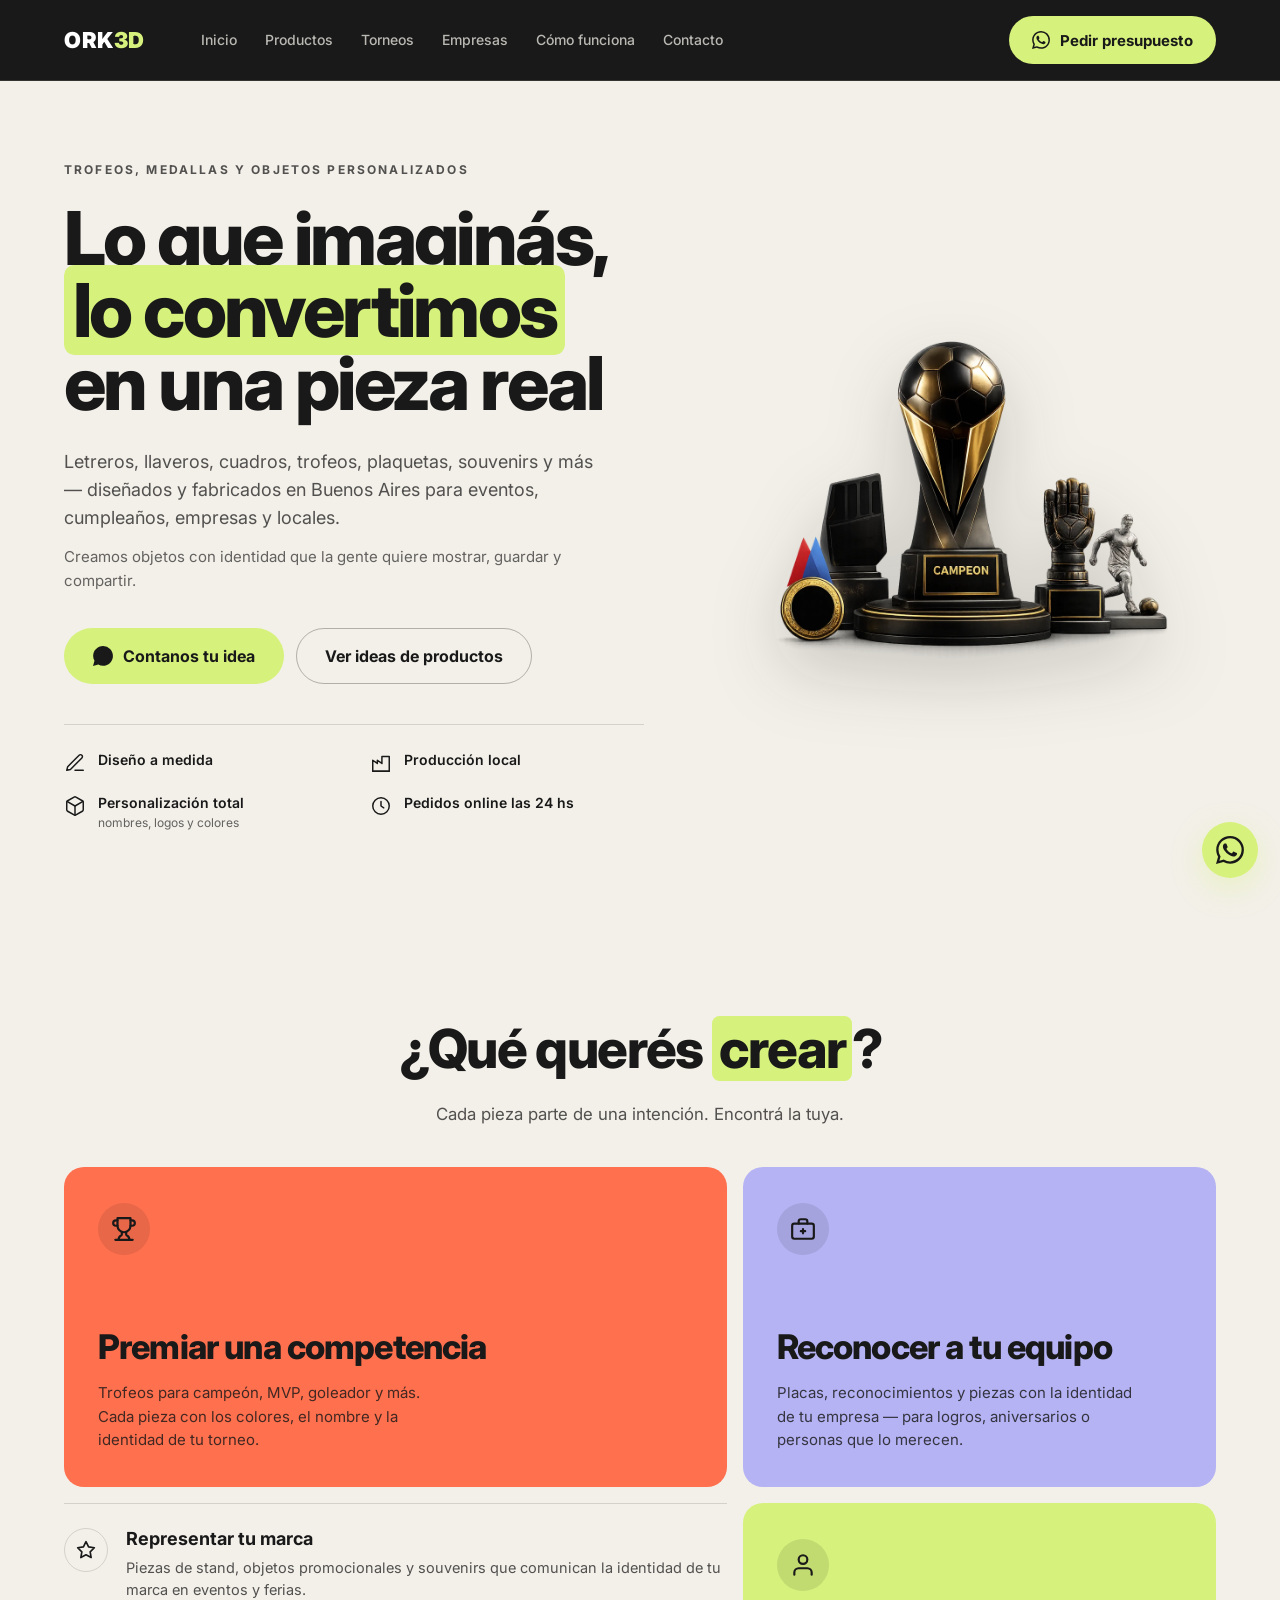
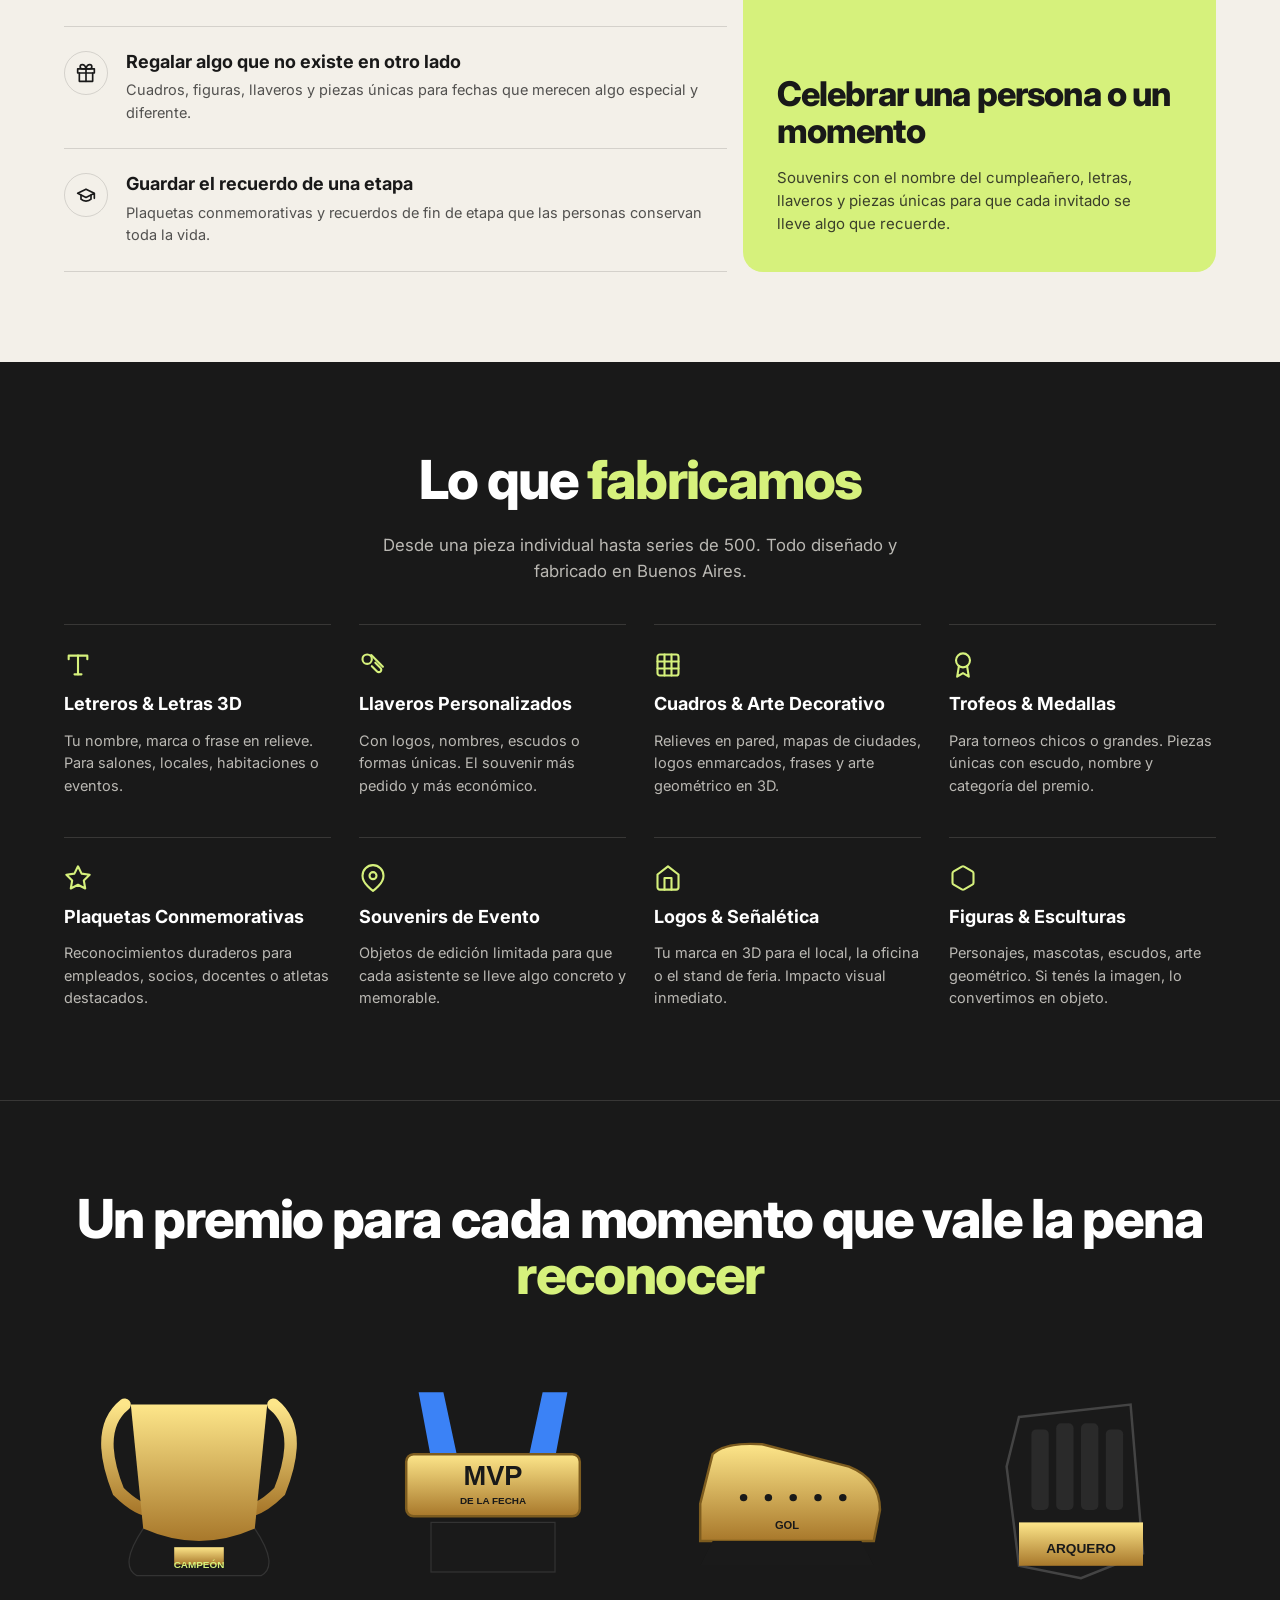
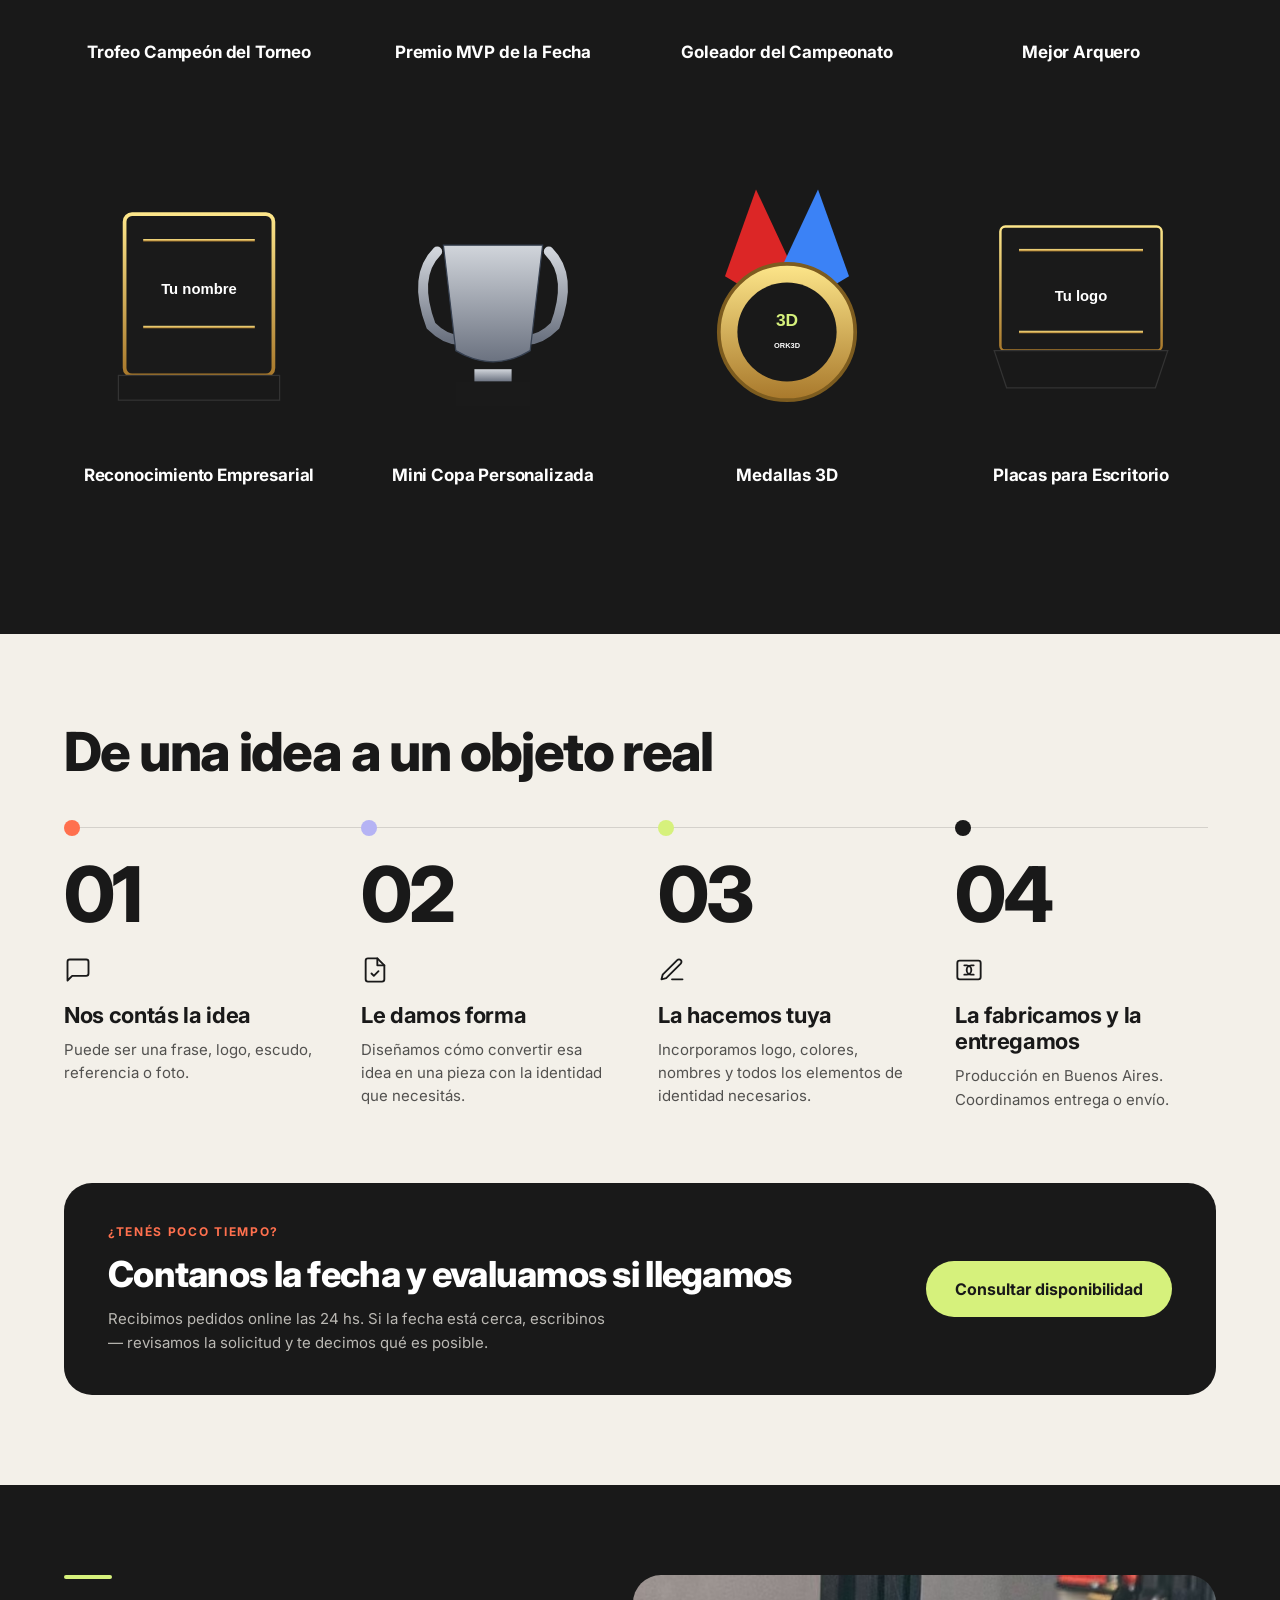
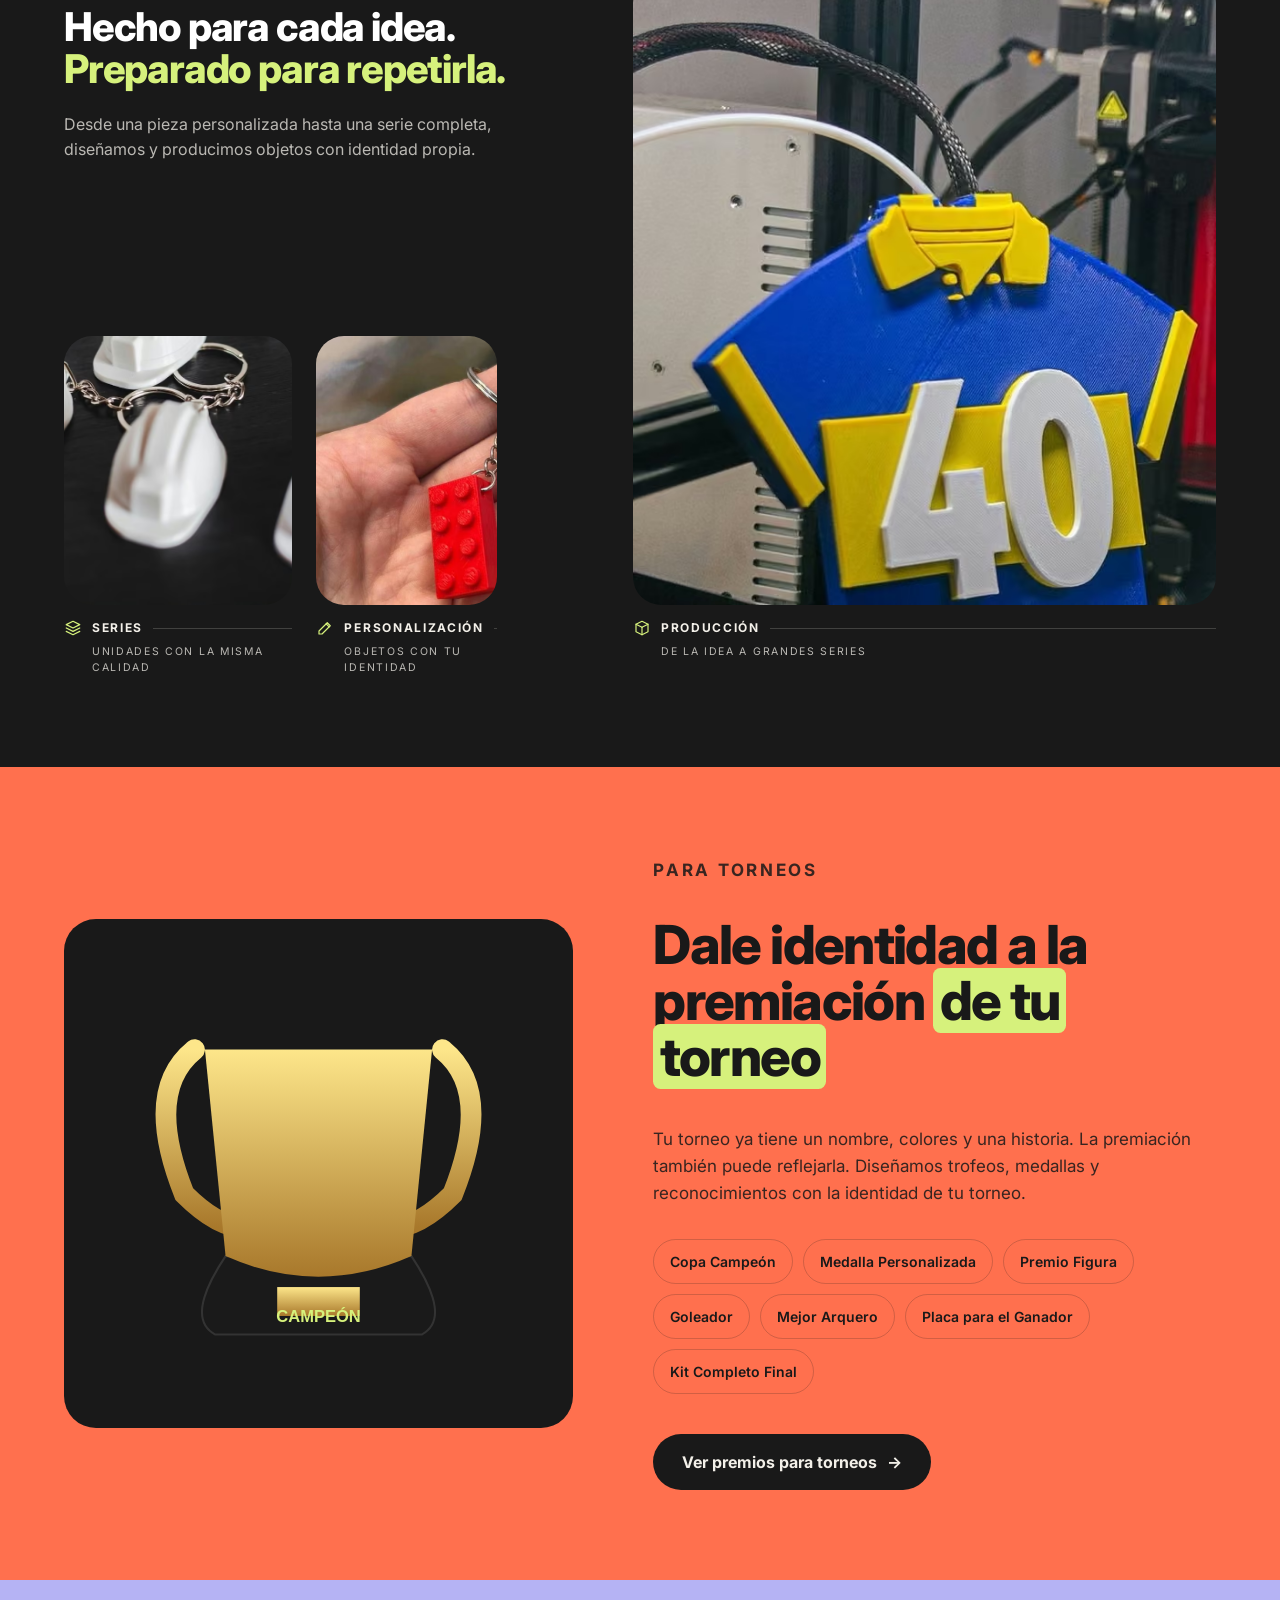
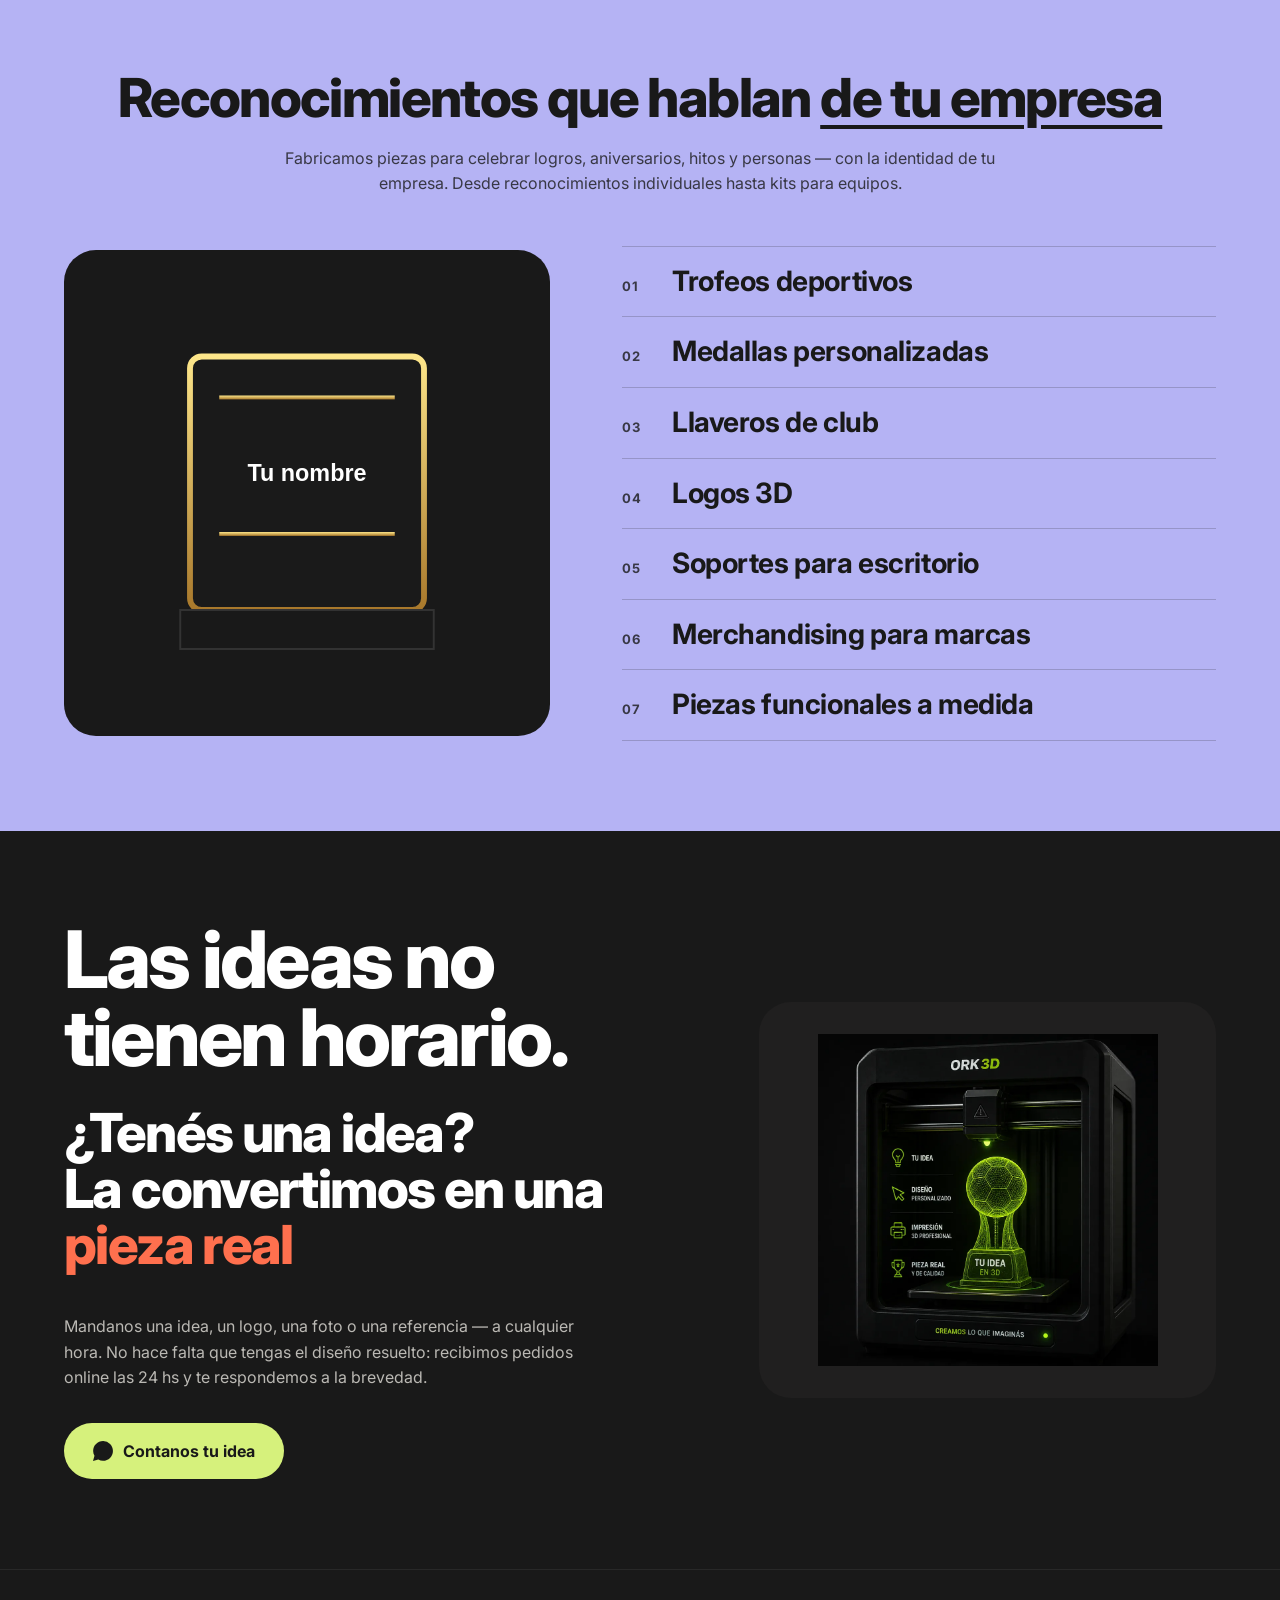
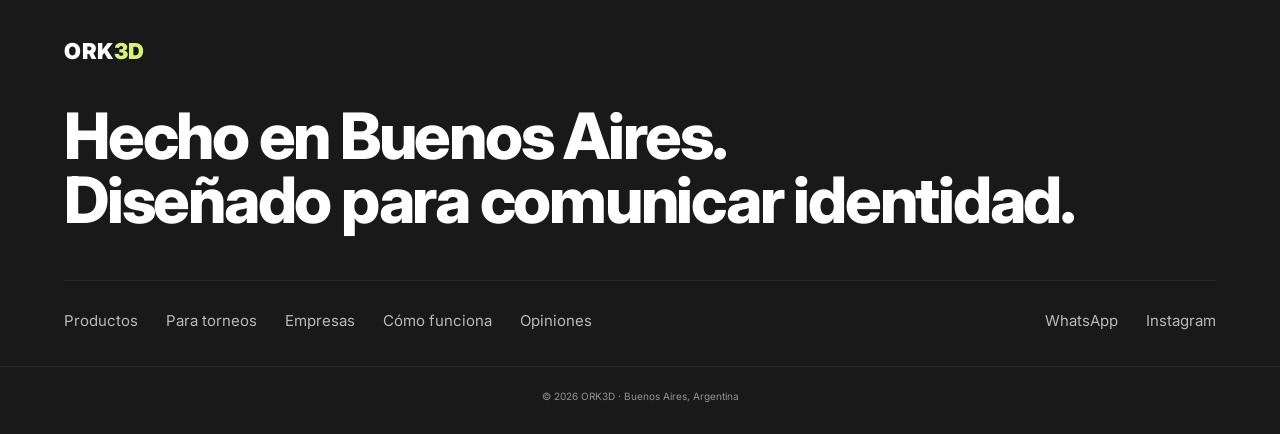
==== index.html @ e8052cde "feat(resenas): lanza pagina publica de opiniones /opiniones pasa de página técnicamente accesible a " ====
<!DOCTYPE html>
<html lang="es">
<head>
<meta charset="UTF-8" />
<meta name="viewport" content="width=device-width, initial-scale=1.0" />
<meta name="theme-color" content="#191919" />

<title>ORK3D · Trofeos, medallas y objetos 3D personalizados en Buenos Aires</title>
<meta name="description" content="Diseñamos trofeos, medallas, reconocimientos y objetos personalizados en Buenos Aires. Pedidos online las 24 hs, diseño a medida y producción local." />
<meta name="keywords" content="trofeos 3D, medallas personalizadas, premios torneos, impresión 3D Buenos Aires, regalos corporativos, ORK3D" />
<link rel="canonical" href="https://ork3d.com/" />

<meta property="og:type" content="website" />
<meta property="og:url" content="https://ork3d.com/" />
<meta property="og:title" content="ORK3D · Trofeos y objetos 3D personalizados" />
<meta property="og:description" content="Objetos con identidad: trofeos, reconocimientos y piezas personalizadas diseñadas y fabricadas en Buenos Aires." />
<meta property="og:image" content="https://ork3d.com/assets/img/og-cover.svg" />
<meta property="og:locale" content="es_AR" />

<meta name="twitter:card" content="summary_large_image" />
<meta name="twitter:title" content="ORK3D · Trofeos y objetos 3D personalizados" />
<meta name="twitter:description" content="Objetos con identidad: trofeos, reconocimientos y piezas personalizadas diseñadas y fabricadas en Buenos Aires." />
<meta name="twitter:image" content="https://ork3d.com/assets/img/og-cover.svg" />

<link rel="icon" type="image/svg+xml" href="/assets/img/favicon.svg" />
<link rel="preconnect" href="https://fonts.googleapis.com" />
<link rel="preconnect" href="https://fonts.gstatic.com" crossorigin />
<link href="https://fonts.googleapis.com/css2?family=Inter:wght@400;500;600;700;800;900&display=swap" rel="stylesheet" />
<link rel="stylesheet" href="/assets/css/styles.css?v=13" />

<script type="application/ld+json">
{
  "@context": "https://schema.org",
  "@type": "LocalBusiness",
  "name": "ORK3D",
  "description": "Diseño y fabricación de trofeos, medallas, reconocimientos y objetos personalizados en Buenos Aires.",
  "url": "https://ork3d.com",
  "telephone": "5491132543998",
  "areaServed": "Buenos Aires, Argentina",
  "address": {
    "@type": "PostalAddress",
    "addressLocality": "Buenos Aires",
    "addressCountry": "AR"
  }
}
</script>
</head>
<body>

<header class="nav" id="nav">
  <div class="container nav__inner">
    <a href="#hero" class="nav__logo" aria-label="ORK3D inicio">
      <span class="nav__logo-text">ORK<span class="accent">3D</span></span>
    </a>
    <nav class="nav__links" id="navLinks" aria-label="Navegación principal">
      <a href="#hero">Inicio</a>
      <a href="#fabricamos">Productos</a>
      <a href="/torneos">Torneos</a>
      <a href="#empresas">Empresas</a>
      <a href="#proceso">Cómo funciona</a>
      <a href="#contacto">Contacto</a>
    </nav>
    <a href="#" class="btn btn--primary nav__cta" data-wa>
      <svg viewBox="0 0 24 24" width="18" height="18" aria-hidden="true"><path fill="currentColor" d="M20.52 3.48A11.83 11.83 0 0 0 12.05 0C5.5 0 .18 5.32.18 11.87c0 2.09.55 4.13 1.6 5.93L0 24l6.34-1.66a11.86 11.86 0 0 0 5.7 1.45h.01c6.55 0 11.87-5.32 11.87-11.87 0-3.17-1.23-6.15-3.4-8.44Zm-8.47 18.27h-.01a9.85 9.85 0 0 1-5.02-1.37l-.36-.21-3.76.99 1-3.66-.23-.38a9.83 9.83 0 0 1-1.5-5.25c0-5.44 4.43-9.86 9.88-9.86 2.64 0 5.12 1.03 6.99 2.9a9.8 9.8 0 0 1 2.89 6.97c0 5.45-4.43 9.87-9.88 9.87Zm5.4-7.38c-.3-.15-1.76-.87-2.04-.97-.27-.1-.47-.15-.67.15s-.77.97-.94 1.17c-.17.2-.35.22-.65.07-.3-.15-1.27-.47-2.42-1.5-.89-.79-1.5-1.77-1.67-2.07-.17-.3-.02-.46.13-.61.13-.13.3-.35.45-.52.15-.17.2-.3.3-.5.1-.2.05-.37-.02-.52-.07-.15-.67-1.62-.92-2.22-.24-.58-.49-.5-.67-.51l-.57-.01c-.2 0-.52.07-.79.37s-1.04 1.02-1.04 2.49 1.07 2.89 1.22 3.09c.15.2 2.1 3.21 5.1 4.5.71.31 1.27.5 1.7.64.71.23 1.36.2 1.87.12.57-.08 1.76-.72 2-1.41.25-.7.25-1.29.18-1.41-.07-.13-.27-.2-.57-.35Z"/></svg>
      Pedir presupuesto
    </a>
    <button class="nav__toggle" id="navToggle" aria-label="Abrir menú" aria-expanded="false">
      <span></span><span></span><span></span>
    </button>
  </div>
</header>

<main>

<!-- HERO -->
<section class="hero hero--cream theme-cream" id="hero">
  <div class="container hero__inner">
    <div class="hero__copy">
      <p class="hero__eyebrow">Trofeos, medallas y objetos personalizados</p>
      <h1 class="hero__title">
        Lo que imaginás,
        <span class="hl">lo convertimos</span>
        en una pieza real
      </h1>
      <p class="hero__sub">
        Letreros, llaveros, cuadros, trofeos, plaquetas, souvenirs y más — diseñados y fabricados en Buenos Aires para eventos, cumpleaños, empresas y locales.
      </p>
      <p class="hero__pitch">
        Creamos objetos con identidad que la gente quiere mostrar, guardar y compartir.
      </p>
      <div class="hero__ctas">
        <a href="#" class="btn btn--primary btn--lg" data-wa>
          <svg viewBox="0 0 24 24" width="20" height="20" aria-hidden="true"><path fill="currentColor" d="M20.52 3.48A11.83 11.83 0 0 0 12.05 0C5.5 0 .18 5.32.18 11.87c0 2.09.55 4.13 1.6 5.93L0 24l6.34-1.66a11.86 11.86 0 0 0 5.7 1.45h.01c6.55 0 11.87-5.32 11.87-11.87 0-3.17-1.23-6.15-3.4-8.44Z"/></svg>
          Contanos tu idea
        </a>
        <a href="#productos" class="btn btn--ghost btn--lg">Ver ideas de productos</a>
      </div>
      <ul class="hero__micro">
        <li><svg viewBox="0 0 24 24" fill="none" stroke="currentColor" stroke-width="1.6" stroke-linecap="round" stroke-linejoin="round" aria-hidden="true"><path d="M12 20h9"/><path d="M16.5 3.5a2.121 2.121 0 0 1 3 3L7 19l-4 1 1-4Z"/></svg><span>Diseño a medida</span></li>
        <li><svg viewBox="0 0 24 24" fill="none" stroke="currentColor" stroke-width="1.6" stroke-linecap="round" stroke-linejoin="round" aria-hidden="true"><path d="M3 21V9l5 3.5V9l5 3.5V5h8v16z"/><path d="M3 21h18"/></svg><span>Producción local</span></li>
        <li><svg viewBox="0 0 24 24" fill="none" stroke="currentColor" stroke-width="1.6" stroke-linecap="round" stroke-linejoin="round" aria-hidden="true"><path d="M21 16V8a2 2 0 0 0-1-1.73l-7-4a2 2 0 0 0-2 0l-7 4A2 2 0 0 0 3 8v8a2 2 0 0 0 1 1.73l7 4a2 2 0 0 0 2 0l7-4A2 2 0 0 0 21 16z"/><path d="M3.27 6.96L12 12.01l8.73-5.05"/><path d="M12 22.08V12"/></svg><span>Personalización total<small>nombres, logos y colores</small></span></li>
        <li><svg viewBox="0 0 24 24" fill="none" stroke="currentColor" stroke-width="1.6" stroke-linecap="round" stroke-linejoin="round" aria-hidden="true"><circle cx="12" cy="12" r="9"/><path d="M12 7v5l3 2"/></svg><span>Pedidos online las 24&nbsp;hs</span></li>
      </ul>
    </div>
    <div class="hero__visual" aria-hidden="true">
      <picture>
        <source srcset="/assets/img/trofeos3D.webp?v=2" type="image/webp"/>
        <img src="/assets/img/trofeos3D.png?v=2" alt="" loading="eager" width="600" height="400" />
      </picture>
    </div>
  </div>
</section>

<!-- PARA CADA OCASIÓN -->
<section class="section theme-cream" id="ideal-para">
  <div class="container">
    <h2 class="section__title section__title--center" data-reveal>¿Qué querés <span class="hl">crear</span>?</h2>
    <p class="section__sub">Cada pieza parte de una intención. Encontrá la tuya.</p>
    <div class="ideal">
      <article class="ideal-tile ideal-tile--coral">
        <div class="ideal-tile__icon">
          <svg viewBox="0 0 24 24" fill="none" stroke="currentColor" stroke-width="2" stroke-linecap="round" stroke-linejoin="round" aria-hidden="true"><path d="M6 9H4.5a2.5 2.5 0 0 1 0-5H6"/><path d="M18 9h1.5a2.5 2.5 0 0 0 0-5H18"/><path d="M4 22h16"/><path d="M10 14.66V17c0 .55-.47.98-.97 1.21C7.85 18.75 7 20.24 7 22"/><path d="M14 14.66V17c0 .55.47.98.97 1.21C16.15 18.75 17 20.24 17 22"/><path d="M18 2H6v7a6 6 0 0 0 12 0V2Z"/></svg>
        </div>
        <h3>Premiar una competencia</h3>
        <p>Trofeos para campeón, MVP, goleador y más. Cada pieza con los colores, el nombre y la identidad de tu torneo.</p>
      </article>
      <article class="ideal-tile ideal-tile--lila">
        <div class="ideal-tile__icon">
          <svg viewBox="0 0 24 24" fill="none" stroke="currentColor" stroke-width="2" stroke-linecap="round" stroke-linejoin="round" aria-hidden="true"><rect x="2" y="7" width="20" height="14" rx="2"/><path d="M16 7V5a2 2 0 0 0-2-2h-4a2 2 0 0 0-2 2v2"/><line x1="12" y1="12" x2="12" y2="16"/><line x1="10" y1="14" x2="14" y2="14"/></svg>
        </div>
        <h3>Reconocer a tu equipo</h3>
        <p>Placas, reconocimientos y piezas con la identidad de tu empresa — para logros, aniversarios o personas que lo merecen.</p>
      </article>
      <ul class="ideal-list">
        <li class="ideal-list__item">
          <span class="ideal-list__ico"><svg viewBox="0 0 24 24" fill="none" stroke="currentColor" stroke-width="2" stroke-linecap="round" stroke-linejoin="round" aria-hidden="true"><polygon points="12 2 15.09 8.26 22 9.27 17 14.14 18.18 21.02 12 17.77 5.82 21.02 7 14.14 2 9.27 8.91 8.26 12 2"/></svg></span>
          <div>
            <h3>Representar tu marca</h3>
            <p>Piezas de stand, objetos promocionales y souvenirs que comunican la identidad de tu marca en eventos y ferias.</p>
          </div>
        </li>
        <li class="ideal-list__item">
          <span class="ideal-list__ico"><svg viewBox="0 0 24 24" fill="none" stroke="currentColor" stroke-width="2" stroke-linecap="round" stroke-linejoin="round" aria-hidden="true"><polyline points="20 12 20 22 4 22 4 12"/><rect x="2" y="7" width="20" height="5"/><line x1="12" y1="22" x2="12" y2="7"/><path d="M12 7H7.5a2.5 2.5 0 0 1 0-5C11 2 12 7 12 7Z"/><path d="M12 7h4.5a2.5 2.5 0 0 0 0-5C13 2 12 7 12 7Z"/></svg></span>
          <div>
            <h3>Regalar algo que no existe en otro lado</h3>
            <p>Cuadros, figuras, llaveros y piezas únicas para fechas que merecen algo especial y diferente.</p>
          </div>
        </li>
        <li class="ideal-list__item">
          <span class="ideal-list__ico"><svg viewBox="0 0 24 24" fill="none" stroke="currentColor" stroke-width="2" stroke-linecap="round" stroke-linejoin="round" aria-hidden="true"><path d="M22 10v6M2 10l10-5 10 5-10 5z"/><path d="M6 12v5c3 3 9 3 12 0v-5"/></svg></span>
          <div>
            <h3>Guardar el recuerdo de una etapa</h3>
            <p>Plaquetas conmemorativas y recuerdos de fin de etapa que las personas conservan toda la vida.</p>
          </div>
        </li>
      </ul>
      <article class="ideal-tile ideal-tile--lima">
        <div class="ideal-tile__icon">
          <svg viewBox="0 0 24 24" fill="none" stroke="currentColor" stroke-width="2" stroke-linecap="round" stroke-linejoin="round" aria-hidden="true"><path d="M20 21v-2a4 4 0 0 0-4-4H8a4 4 0 0 0-4 4v2"/><circle cx="12" cy="7" r="4"/></svg>
        </div>
        <h3>Celebrar una persona o un momento</h3>
        <p>Souvenirs con el nombre del cumpleañero, letras, llaveros y piezas únicas para que cada invitado se lleve algo que recuerde.</p>
      </article>
    </div>
  </div>
</section>

<!-- LO QUE FABRICAMOS -->
<section class="section theme-ink" id="fabricamos">
  <div class="container">
    <h2 class="section__title section__title--center" data-reveal>Lo que <span class="accent">fabricamos</span></h2>
    <p class="section__sub">Desde una pieza individual hasta series de 500. Todo diseñado y fabricado en Buenos Aires.</p>
    <div class="grid grid--4 grid--fab">
      <article class="card-fab">
        <div class="card-fab__icon"><svg width="28" height="28" viewBox="0 0 24 24" fill="none" stroke="currentColor" stroke-width="1.8" stroke-linecap="round" stroke-linejoin="round"><polyline points="4 7 4 4 20 4 20 7"/><line x1="9" y1="20" x2="15" y2="20"/><line x1="12" y1="4" x2="12" y2="20"/></svg></div>
        <h3>Letreros & Letras 3D</h3>
        <p>Tu nombre, marca o frase en relieve. Para salones, locales, habitaciones o eventos.</p>
      </article>
      <article class="card-fab">
        <div class="card-fab__icon"><svg width="28" height="28" viewBox="0 0 24 24" fill="none" stroke="currentColor" stroke-width="1.8" stroke-linecap="round" stroke-linejoin="round"><circle cx="7" cy="7" r="4"/><path d="M10.5 3.5l10 10"/><path d="M14 10l4.5 4.5a2.12 2.12 0 0 1-3 3L11 13"/></svg></div>
        <h3>Llaveros Personalizados</h3>
        <p>Con logos, nombres, escudos o formas únicas. El souvenir más pedido y más económico.</p>
      </article>
      <article class="card-fab">
        <div class="card-fab__icon"><svg width="28" height="28" viewBox="0 0 24 24" fill="none" stroke="currentColor" stroke-width="1.8" stroke-linecap="round" stroke-linejoin="round"><rect x="3" y="3" width="18" height="18" rx="2"/><path d="M3 9h18M3 15h18M9 3v18M15 3v18"/></svg></div>
        <h3>Cuadros & Arte Decorativo</h3>
        <p>Relieves en pared, mapas de ciudades, logos enmarcados, frases y arte geométrico en 3D.</p>
      </article>
      <article class="card-fab">
        <div class="card-fab__icon"><svg width="28" height="28" viewBox="0 0 24 24" fill="none" stroke="currentColor" stroke-width="1.8" stroke-linecap="round" stroke-linejoin="round"><circle cx="12" cy="8" r="6"/><path d="M15.477 12.89L17 22l-5-3-5 3 1.523-9.11"/></svg></div>
        <h3>Trofeos & Medallas</h3>
        <p>Para torneos chicos o grandes. Piezas únicas con escudo, nombre y categoría del premio.</p>
      </article>
      <article class="card-fab">
        <div class="card-fab__icon"><svg width="28" height="28" viewBox="0 0 24 24" fill="none" stroke="currentColor" stroke-width="1.8" stroke-linecap="round" stroke-linejoin="round"><path d="M12 2l3.09 6.26L22 9.27l-5 4.87 1.18 6.88L12 17.77l-6.18 3.25L7 14.14 2 9.27l6.91-1.01L12 2z"/></svg></div>
        <h3>Plaquetas Conmemorativas</h3>
        <p>Reconocimientos duraderos para empleados, socios, docentes o atletas destacados.</p>
      </article>
      <article class="card-fab">
        <div class="card-fab__icon"><svg width="28" height="28" viewBox="0 0 24 24" fill="none" stroke="currentColor" stroke-width="1.8" stroke-linecap="round" stroke-linejoin="round"><path d="M21 10c0 7-9 13-9 13s-9-6-9-13a9 9 0 0 1 18 0z"/><circle cx="12" cy="10" r="3"/></svg></div>
        <h3>Souvenirs de Evento</h3>
        <p>Objetos de edición limitada para que cada asistente se lleve algo concreto y memorable.</p>
      </article>
      <article class="card-fab">
        <div class="card-fab__icon"><svg width="28" height="28" viewBox="0 0 24 24" fill="none" stroke="currentColor" stroke-width="1.8" stroke-linecap="round" stroke-linejoin="round"><path d="M3 9l9-7 9 7v11a2 2 0 0 1-2 2H5a2 2 0 0 1-2-2z"/><polyline points="9 22 9 12 15 12 15 22"/></svg></div>
        <h3>Logos & Señalética</h3>
        <p>Tu marca en 3D para el local, la oficina o el stand de feria. Impacto visual inmediato.</p>
      </article>
      <article class="card-fab">
        <div class="card-fab__icon"><svg width="28" height="28" viewBox="0 0 24 24" fill="none" stroke="currentColor" stroke-width="1.8" stroke-linecap="round" stroke-linejoin="round"><path d="M21 16V8a2 2 0 0 0-1-1.73l-7-4a2 2 0 0 0-2 0l-7 4A2 2 0 0 0 3 8v8a2 2 0 0 0 1 1.73l7 4a2 2 0 0 0 2 0l7-4A2 2 0 0 0 21 16z"/></svg></div>
        <h3>Figuras & Esculturas</h3>
        <p>Personajes, mascotas, escudos, arte geométrico. Si tenés la imagen, lo convertimos en objeto.</p>
      </article>
    </div>
  </div>
</section>

<!-- PRODUCTOS -->
<section class="section theme-ink" id="productos">
  <div class="container">
    <h2 class="section__title section__title--center" data-reveal>
      Un premio para cada momento que vale la pena <span class="accent">reconocer</span>
    </h2>
    <div class="grid grid--4 grid--products">
      <article class="card-product">
        <div class="card-product__img"><img src="/assets/img/p-trofeo-campeon.svg?v=2" alt="Trofeo campeón del torneo" loading="lazy" width="200" height="200"/></div>
        <h3>Trofeo Campeón del Torneo</h3>
        <a href="https://wa.me/5491132543998?text=Hola%20ORK3D%20%F0%9F%91%8B%0A%0AQuiero%20consultar%20por%20el%20*Trofeo%20Campe%C3%B3n%20del%20Torneo*.%0A%0A*Lo%20necesito%20para%3A*%20%0A*Fecha%20del%20evento%3A*%20%0A*Cantidad%3A*%20%0A*Quiero%20personalizarlo%20con%3A*%20"
           class="card-product__cta" target="_blank" rel="noopener"
           data-product-id="trofeo-campeon" data-product-name="Trofeo Campeón del Torneo"
           aria-label="Consultar Trofeo Campeón del Torneo por WhatsApp">Consultar este premio</a>
      </article>
      <article class="card-product">
        <div class="card-product__img"><img src="/assets/img/p-mvp.svg?v=2" alt="Premio MVP de la fecha" loading="lazy" width="200" height="200"/></div>
        <h3>Premio MVP de la Fecha</h3>
        <a href="https://wa.me/5491132543998?text=Hola%20ORK3D%20%F0%9F%91%8B%0A%0AQuiero%20consultar%20por%20el%20*Premio%20MVP%20de%20la%20Fecha*.%0A%0A*Lo%20necesito%20para%3A*%20%0A*Fecha%3A*%20%0A*Cantidad%3A*%20%0A*Quiero%20personalizarlo%20con%3A*%20"
           class="card-product__cta" target="_blank" rel="noopener"
           data-product-id="mvp" data-product-name="Premio MVP de la Fecha"
           aria-label="Consultar Premio MVP de la Fecha por WhatsApp">Consultar este premio</a>
      </article>
      <article class="card-product">
        <div class="card-product__img"><img src="/assets/img/p-goleador.svg?v=2" alt="Premio goleador del campeonato" loading="lazy" width="200" height="200"/></div>
        <h3>Goleador del Campeonato</h3>
        <a href="https://wa.me/5491132543998?text=Hola%20ORK3D%20%F0%9F%91%8B%0A%0AQuiero%20consultar%20por%20el%20premio%20*Goleador%20del%20Campeonato*.%0A%0A*Lo%20necesito%20para%3A*%20%0A*Fecha%20del%20evento%3A*%20%0A*Cantidad%3A*%20%0A*Quiero%20personalizarlo%20con%3A*%20"
           class="card-product__cta" target="_blank" rel="noopener"
           data-product-id="goleador" data-product-name="Goleador del Campeonato"
           aria-label="Consultar premio Goleador del Campeonato por WhatsApp">Consultar este premio</a>
      </article>
      <article class="card-product">
        <div class="card-product__img"><img src="/assets/img/p-arquero.svg?v=2" alt="Premio mejor arquero" loading="lazy" width="200" height="200"/></div>
        <h3>Mejor Arquero</h3>
        <a href="https://wa.me/5491132543998?text=Hola%20ORK3D%20%F0%9F%91%8B%0A%0AQuiero%20consultar%20por%20el%20premio%20*Mejor%20Arquero*.%0A%0A*Lo%20necesito%20para%3A*%20%0A*Fecha%20del%20evento%3A*%20%0A*Cantidad%3A*%20%0A*Quiero%20personalizarlo%20con%3A*%20"
           class="card-product__cta" target="_blank" rel="noopener"
           data-product-id="arquero" data-product-name="Mejor Arquero"
           aria-label="Consultar premio Mejor Arquero por WhatsApp">Consultar este premio</a>
      </article>
      <article class="card-product">
        <div class="card-product__img"><img src="/assets/img/p-empresarial.svg?v=2" alt="Reconocimiento empresarial" loading="lazy" width="200" height="200"/></div>
        <h3>Reconocimiento Empresarial</h3>
        <a href="https://wa.me/5491132543998?text=Hola%20ORK3D%20%F0%9F%91%8B%0A%0AQuiero%20consultar%20por%20un%20*Reconocimiento%20Empresarial*.%0A%0A*Es%20para%3A*%20%0A*Fecha%20de%20entrega%3A*%20%0A*Cantidad%3A*%20%0A*Quiero%20personalizarlo%20con%3A*%20"
           class="card-product__cta" target="_blank" rel="noopener"
           data-product-id="empresarial" data-product-name="Reconocimiento Empresarial"
           aria-label="Consultar Reconocimiento Empresarial por WhatsApp">Consultar este premio</a>
      </article>
      <article class="card-product">
        <div class="card-product__img"><img src="/assets/img/p-minicopa.svg?v=2" alt="Mini copa personalizada" loading="lazy" width="200" height="200"/></div>
        <h3>Mini Copa Personalizada</h3>
        <a href="https://wa.me/5491132543998?text=Hola%20ORK3D%20%F0%9F%91%8B%0A%0AQuiero%20consultar%20por%20una%20*Mini%20Copa%20Personalizada*.%0A%0A*La%20necesito%20para%3A*%20%0A*Fecha%3A*%20%0A*Cantidad%3A*%20%0A*Quiero%20personalizarla%20con%3A*%20"
           class="card-product__cta" target="_blank" rel="noopener"
           data-product-id="minicopa" data-product-name="Mini Copa Personalizada"
           aria-label="Consultar Mini Copa Personalizada por WhatsApp">Consultar este premio</a>
      </article>
      <article class="card-product">
        <div class="card-product__img"><img src="/assets/img/p-medallas.svg?v=2" alt="Medallas 3D" loading="lazy" width="200" height="200"/></div>
        <h3>Medallas 3D</h3>
        <a href="https://wa.me/5491132543998?text=Hola%20ORK3D%20%F0%9F%91%8B%0A%0AQuiero%20consultar%20por%20*Medallas%203D*.%0A%0A*Las%20necesito%20para%3A*%20%0A*Fecha%3A*%20%0A*Cantidad%3A*%20%0A*Quiero%20personalizarlas%20con%3A*%20"
           class="card-product__cta" target="_blank" rel="noopener"
           data-product-id="medallas" data-product-name="Medallas 3D"
           aria-label="Consultar Medallas 3D por WhatsApp">Consultar este premio</a>
      </article>
      <article class="card-product">
        <div class="card-product__img"><img src="/assets/img/p-placas.svg?v=2" alt="Placas para escritorio" loading="lazy" width="200" height="200"/></div>
        <h3>Placas para Escritorio</h3>
        <a href="https://wa.me/5491132543998?text=Hola%20ORK3D%20%F0%9F%91%8B%0A%0AQuiero%20consultar%20por%20*Placas%20para%20Escritorio*.%0A%0A*Las%20necesito%20para%3A*%20%0A*Fecha%3A*%20%0A*Cantidad%3A*%20%0A*Quiero%20personalizarlas%20con%3A*%20"
           class="card-product__cta" target="_blank" rel="noopener"
           data-product-id="placas" data-product-name="Placas para Escritorio"
           aria-label="Consultar Placas para Escritorio por WhatsApp">Consultar este premio</a>
      </article>
    </div>
  </div>
</section>

<!-- PROCESO -->
<section class="section theme-cream" id="proceso">
  <div class="container">
    <h2 class="section__title" data-reveal>De una idea a un objeto real</h2>
    <ol class="journey">
      <li class="journey__step journey__step--coral" data-reveal>
        <span class="journey__num">01</span>
        <div class="journey__icon" aria-hidden="true">
          <svg viewBox="0 0 24 24" fill="none" stroke="currentColor" stroke-width="1.6" stroke-linecap="round" stroke-linejoin="round"><path d="M21 15a2 2 0 0 1-2 2H7l-4 4V5a2 2 0 0 1 2-2h14a2 2 0 0 1 2 2z"/></svg>
        </div>
        <h3>Nos contás la idea</h3>
        <p>Puede ser una frase, logo, escudo, referencia o foto.</p>
      </li>
      <li class="journey__step journey__step--lila" data-reveal>
        <span class="journey__num">02</span>
        <div class="journey__icon" aria-hidden="true">
          <svg viewBox="0 0 24 24" fill="none" stroke="currentColor" stroke-width="1.6" stroke-linecap="round" stroke-linejoin="round"><path d="M14 2H6a2 2 0 0 0-2 2v16a2 2 0 0 0 2 2h12a2 2 0 0 0 2-2V8z"/><polyline points="14 2 14 8 20 8"/><polyline points="9 15 11 17 15 13"/></svg>
        </div>
        <h3>Le damos forma</h3>
        <p>Diseñamos cómo convertir esa idea en una pieza con la identidad que necesitás.</p>
      </li>
      <li class="journey__step journey__step--lima" data-reveal>
        <span class="journey__num">03</span>
        <div class="journey__icon" aria-hidden="true">
          <svg viewBox="0 0 24 24" fill="none" stroke="currentColor" stroke-width="1.6" stroke-linecap="round" stroke-linejoin="round"><path d="M12 20h9"/><path d="M16.5 3.5a2.121 2.121 0 0 1 3 3L7 19l-4 1 1-4Z"/></svg>
        </div>
        <h3>La hacemos tuya</h3>
        <p>Incorporamos logo, colores, nombres y todos los elementos de identidad necesarios.</p>
      </li>
      <li class="journey__step journey__step--ink" data-reveal>
        <span class="journey__num">04</span>
        <div class="journey__icon" aria-hidden="true">
          <svg viewBox="0 0 24 24" fill="none" stroke="currentColor" stroke-width="1.6" stroke-linecap="round" stroke-linejoin="round"><path d="M16 16h-2a4 4 0 0 1 0-8h2"/><path d="M8 16h2a4 4 0 0 0 0-8H8"/><rect x="2" y="4" width="20" height="16" rx="2"/></svg>
        </div>
        <h3>La fabricamos y la entregamos</h3>
        <p>Producción en Buenos Aires. Coordinamos entrega o envío.</p>
      </li>
    </ol>
    <div class="urgent-strip" data-reveal>
      <div class="urgent-strip__copy">
        <p class="urgent-strip__label">¿Tenés poco tiempo?</p>
        <h3 class="urgent-strip__title">Contanos la fecha y evaluamos si llegamos</h3>
        <p class="urgent-strip__desc">Recibimos pedidos online las 24 hs. Si la fecha está cerca, escribinos — revisamos la solicitud y te decimos qué es posible.</p>
      </div>
      <a href="#"
         class="btn btn--primary btn--lg"
         data-wa
         data-wa-source="process_urgent"
         data-wa-msg="Hola ORK3D &#x1F44B;&#10;Necesito consultar disponibilidad para un pedido con fecha cercana.&#10;&#10;Fecha del evento: &#10;Tipo de pieza: &#10;Cantidad: "
         data-track="click_urgent_order"
         data-track-source="process_urgent">
        Consultar disponibilidad
      </a>
    </div>
  </div>
</section>

<!-- PIEZAS REALES -->
<section class="section theme-ink" id="piezas" aria-labelledby="piezas-titulo">
  <div class="container piezas">
    <div class="piezas__col">
      <div class="piezas__intro">
        <span class="piezas__bar" aria-hidden="true"></span>
        <h2 class="section__title piezas__title" id="piezas-titulo" data-reveal>Hecho para cada idea. <span class="accent">Preparado para repetirla.</span></h2>
        <p class="section__lead piezas__lead">Desde una pieza personalizada hasta una serie completa, diseñamos y producimos objetos con identidad propia.</p>
      </div>
      <div class="piezas__tiles">
        <figure class="mosaic__item mosaic__item--series" data-reveal>
          <picture>
            <source type="image/avif" sizes="(min-width: 1100px) 19vw, 100vw" srcset="/assets/img/fotos/series-640.avif 640w, /assets/img/fotos/series-800.avif 800w">
            <source type="image/webp" sizes="(min-width: 1100px) 19vw, 100vw" srcset="/assets/img/fotos/series-640.webp 640w, /assets/img/fotos/series-800.webp 800w">
            <img src="/assets/img/fotos/series-800.webp" width="800" height="769" loading="lazy" decoding="async" alt="Piezas blancas idénticas impresas en 3D sobre una superficie oscura">
          </picture>
          <figcaption class="mosaic__label">
            <span class="mosaic__head">
              <svg class="mosaic__icon" viewBox="0 0 24 24" aria-hidden="true" focusable="false"><path d="M12 3 3 7.5l9 4.5 9-4.5L12 3Z"/><path d="m3 12 9 4.5 9-4.5"/><path d="m3 16.5 9 4.5 9-4.5"/></svg>
              <span class="mosaic__name">Series</span>
              <span class="mosaic__rule" aria-hidden="true"></span>
            </span>
            <span class="mosaic__caption">Unidades con la misma calidad</span>
          </figcaption>
        </figure>
        <figure class="mosaic__item mosaic__item--small" data-reveal>
          <picture>
            <source type="image/avif" sizes="(min-width: 1100px) 16vw, 260px" srcset="/assets/img/fotos/personalizacion-470.avif 470w">
            <source type="image/webp" sizes="(min-width: 1100px) 16vw, 260px" srcset="/assets/img/fotos/personalizacion-470.webp 470w">
            <img src="/assets/img/fotos/personalizacion-470.webp" width="470" height="700" loading="lazy" decoding="async" alt="Llavero impreso en 3D con forma de ladrillo rojo, sostenido en una mano">
          </picture>
          <figcaption class="mosaic__label">
            <span class="mosaic__head">
              <svg class="mosaic__icon" viewBox="0 0 24 24" aria-hidden="true" focusable="false"><path d="M4 20h4L19 9l-4-4L4 16v4Z"/><path d="m13.5 6.5 4 4"/></svg>
              <span class="mosaic__name">Personalización</span>
              <span class="mosaic__rule" aria-hidden="true"></span>
            </span>
            <span class="mosaic__caption">Objetos con tu identidad</span>
          </figcaption>
        </figure>
      </div>
    </div>
    <figure class="mosaic__item mosaic__item--main" data-reveal>
      <picture>
        <source type="image/avif" sizes="(min-width: 1100px) 40vw, 100vw" srcset="/assets/img/fotos/produccion-retrato-640.avif 640w, /assets/img/fotos/produccion-retrato-740.avif 740w">
        <source type="image/webp" sizes="(min-width: 1100px) 40vw, 100vw" srcset="/assets/img/fotos/produccion-retrato-640.webp 640w, /assets/img/fotos/produccion-retrato-740.webp 740w">
        <img src="/assets/img/fotos/produccion-retrato-740.webp" width="740" height="800" loading="lazy" decoding="async" alt="Pieza personalizada con el número 40 frente a una impresora 3D en producción">
      </picture>
      <figcaption class="mosaic__label">
        <span class="mosaic__head">
          <svg class="mosaic__icon" viewBox="0 0 24 24" aria-hidden="true" focusable="false"><path d="M12 3 4 7v10l8 4 8-4V7l-8-4Z"/><path d="M4 7l8 4 8-4"/><path d="M12 11v10"/></svg>
          <span class="mosaic__name">Producción</span>
          <span class="mosaic__rule" aria-hidden="true"></span>
        </span>
        <span class="mosaic__caption">De la idea a grandes series</span>
      </figcaption>
    </figure>
  </div>
</section>

<!-- TORNEOS -->
<section class="section theme-coral" id="torneos">
  <div class="container feature">
    <div class="feature__tile" aria-hidden="true" data-reveal>
      <img src="/assets/img/p-trofeo-campeon.svg?v=2" alt="" loading="lazy" width="520" height="520"/>
    </div>
    <div class="feature__copy">
      <p class="feature__eyebrow">Para torneos</p>
      <h2 class="section__title" data-reveal>
        Dale identidad a la premiación <span class="hl">de tu torneo</span>
      </h2>
      <p>Tu torneo ya tiene un nombre, colores y una historia. La premiación también puede reflejarla. Diseñamos trofeos, medallas y reconocimientos con la identidad de tu torneo.</p>
      <ul class="kit">
        <li><strong>Copa Campeón</strong></li>
        <li><strong>Medalla Personalizada</strong></li>
        <li><strong>Premio Figura</strong></li>
        <li><strong>Goleador</strong></li>
        <li><strong>Mejor Arquero</strong></li>
        <li><strong>Placa para el Ganador</strong></li>
        <li><strong>Kit Completo Final</strong></li>
      </ul>
      <a href="/torneos" class="btn btn--ink btn--lg btn--arrow">Ver premios para torneos</a>
    </div>
  </div>
</section>

<!-- EMPRESAS -->
<section class="section theme-lila" id="empresas">
  <div class="container">
    <h2 class="section__title section__title--center" data-reveal>
      Reconocimientos que hablan <span class="ul">de tu empresa</span>
    </h2>
    <p class="section__lead">
      Fabricamos piezas para celebrar logros, aniversarios, hitos y personas — con la identidad de tu empresa. Desde reconocimientos individuales hasta kits para equipos.
    </p>
    <div class="empresas">
      <div class="empresas__tile" aria-hidden="true" data-reveal>
        <img src="/assets/img/p-empresarial.svg?v=2" alt="" loading="lazy" width="520" height="520"/>
      </div>
      <ol class="index-list" data-reveal>
        <li><span>01</span>Trofeos deportivos</li>
        <li><span>02</span>Medallas personalizadas</li>
        <li><span>03</span>Llaveros de club</li>
        <li><span>04</span>Logos 3D</li>
        <li><span>05</span>Soportes para escritorio</li>
        <li><span>06</span>Merchandising para marcas</li>
        <li><span>07</span>Piezas funcionales a medida</li>
      </ol>
    </div>
  </div>
</section>

<!-- CTA FINAL -->
<section class="section theme-ink" id="contacto">
  <div class="container cta-final">
    <div class="cta-final__copy">
      <p class="cta-final__tagline" data-reveal>Las ideas no tienen horario.</p>
      <h2 class="section__title" data-reveal>
        ¿Tenés una idea? <br/>La convertimos en una <span class="coral">pieza real</span>
      </h2>
      <p>Mandanos una idea, un logo, una foto o una referencia — a cualquier hora. No hace falta que tengas el diseño resuelto: recibimos pedidos online las 24 hs y te respondemos a la brevedad.</p>
      <a href="#" class="btn btn--primary btn--lg"
         data-wa
         data-wa-source="footer_24h"
         data-wa-msg="Hola, tengo una idea y quiero saber si pueden hacerla en ORK3D.">
        <svg viewBox="0 0 24 24" width="20" height="20" aria-hidden="true"><path fill="currentColor" d="M20.52 3.48A11.83 11.83 0 0 0 12.05 0C5.5 0 .18 5.32.18 11.87c0 2.09.55 4.13 1.6 5.93L0 24l6.34-1.66a11.86 11.86 0 0 0 5.7 1.45h.01c6.55 0 11.87-5.32 11.87-11.87 0-3.17-1.23-6.15-3.4-8.44Z"/></svg>
        Contanos tu idea
      </a>
    </div>
    <div class="cta-final__media" aria-hidden="true">
      <picture>
        <source srcset="/assets/img/printer.webp" type="image/webp"/>
        <img src="/assets/img/printer.png" alt="" loading="lazy" width="320" height="313"/>
      </picture>
    </div>
  </div>
</section>

</main>

<footer class="footer">
  <div class="container footer__inner">
    <div class="footer__brand">
      <span class="nav__logo-text">ORK<span class="accent">3D</span></span>
      <p>Hecho en Buenos Aires.<br/>Diseñado para comunicar identidad.</p>
    </div>
    <div class="footer__links">
      <a href="#productos">Productos</a>
      <a href="/torneos">Para torneos</a>
      <a href="#empresas">Empresas</a>
      <a href="#proceso">Cómo funciona</a>
      <a href="/opiniones">Opiniones</a>
    </div>
    <div class="footer__social">
      <a href="#" data-wa aria-label="WhatsApp">WhatsApp</a>
      <a href="https://www.instagram.com/estudio.ork/" target="_blank" rel="noopener" aria-label="Instagram">Instagram</a>
    </div>
  </div>
  <div class="footer__bottom">
    <small>© <span id="year"></span> ORK3D · Buenos Aires, Argentina</small>
  </div>
</footer>

<a href="#" class="wa-fab" data-wa aria-label="Pedir presupuesto por WhatsApp">
  <svg viewBox="0 0 24 24" width="28" height="28" aria-hidden="true"><path fill="currentColor" d="M20.52 3.48A11.83 11.83 0 0 0 12.05 0C5.5 0 .18 5.32.18 11.87c0 2.09.55 4.13 1.6 5.93L0 24l6.34-1.66a11.86 11.86 0 0 0 5.7 1.45h.01c6.55 0 11.87-5.32 11.87-11.87 0-3.17-1.23-6.15-3.4-8.44Zm-8.47 18.27h-.01a9.85 9.85 0 0 1-5.02-1.37l-.36-.21-3.76.99 1-3.66-.23-.38a9.83 9.83 0 0 1-1.5-5.25c0-5.44 4.43-9.86 9.88-9.86 2.64 0 5.12 1.03 6.99 2.9a9.8 9.8 0 0 1 2.89 6.97c0 5.45-4.43 9.87-9.88 9.87Zm5.4-7.38c-.3-.15-1.76-.87-2.04-.97-.27-.1-.47-.15-.67.15s-.77.97-.94 1.17c-.17.2-.35.22-.65.07-.3-.15-1.27-.47-2.42-1.5-.89-.79-1.5-1.77-1.67-2.07-.17-.3-.02-.46.13-.61.13-.13.3-.35.45-.52.15-.17.2-.3.3-.5.1-.2.05-.37-.02-.52-.07-.15-.67-1.62-.92-2.22-.24-.58-.49-.5-.67-.51l-.57-.01c-.2 0-.52.07-.79.37s-1.04 1.02-1.04 2.49 1.07 2.89 1.22 3.09c.15.2 2.1 3.21 5.1 4.5.71.31 1.27.5 1.7.64.71.23 1.36.2 1.87.12.57-.08 1.76-.72 2-1.41.25-.7.25-1.29.18-1.41-.07-.13-.27-.2-.57-.35Z"/></svg>
</a>

<script src="/config.js"></script>
<script src="/assets/js/main.js?v=2"></script>
</body>
</html>
---- assets/css/styles.css ----
/* ================================
   ORK3D · Landing styles
   ================================ */

:root {
  --color-black: #191919;
  --color-cream: #F3F0E9;
  --color-coral: #FF704E;
  --color-lime: #D6F17C;
  --color-lilac: #B5B3F4;
  --color-error: #B42318;

  --bg-primary: var(--color-cream);
  --bg-dark: var(--color-black);
  --surface-dark: var(--color-black);
  --text-primary: var(--color-black);
  --text-inverse: var(--color-cream);
  --accent-primary: var(--color-lime);
  --border-subtle: rgba(243,240,233,0.12);

  --bg: var(--color-black);
  --bg-2: color-mix(in srgb, var(--color-black), var(--color-cream) 3%);
  --bg-3: color-mix(in srgb, var(--color-black), var(--color-cream) 5%);
  --bg-4: color-mix(in srgb, var(--color-black), var(--color-cream) 8%);
  --line: color-mix(in srgb, var(--color-black), var(--color-cream) 12%);
  --line-soft: color-mix(in srgb, var(--color-black), var(--color-cream) 7%);
  --text: #ffffff;
  --text-dim: rgba(243,240,233,0.74);
  --text-mute: rgba(243,240,233,0.56);
  --accent: var(--color-lime);
  --accent-2: color-mix(in srgb, var(--color-lime) 86%, #000);
  --accent-glow: rgba(214,241,124,0.3);
  --radius: 14px;
  --radius-lg: 20px;
  --shadow: 0 10px 40px rgba(0,0,0,0.45);
  --container: 1200px;
}

* { box-sizing: border-box; }

html, body {
  margin: 0;
  padding: 0;
  background: var(--bg);
  color: var(--text);
  font-family: 'Inter', -apple-system, BlinkMacSystemFont, 'Segoe UI', Roboto, sans-serif;
  font-size: 16px;
  line-height: 1.55;
  -webkit-font-smoothing: antialiased;
  -moz-osx-font-smoothing: grayscale;
  scroll-behavior: smooth;
}

img { max-width: 100%; height: auto; display: block; }
a { color: inherit; text-decoration: none; }
button { font-family: inherit; cursor: pointer; }

.container {
  max-width: var(--container);
  margin: 0 auto;
  padding: 0 24px;
}

.accent { color: var(--accent); }

/* ============== NAV ============== */
.nav {
  position: sticky;
  top: 0;
  z-index: 50;
  background: var(--surface-dark);
  border-bottom: 1px solid var(--border-subtle);
  --bg: var(--surface-dark);
  --text-dim: rgba(243,240,233,0.74);
}
.nav__inner {
  display: flex;
  align-items: center;
  justify-content: space-between;
  gap: 24px;
  padding: 16px 24px;
}
.nav__logo-text {
  font-weight: 900;
  font-size: 22px;
  letter-spacing: 0.5px;
}
.nav__links {
  display: flex;
  gap: 28px;
  flex: 1;
  margin-left: 32px;
}
.nav__links a {
  font-size: 14px;
  font-weight: 500;
  color: var(--text-dim);
  transition: color .15s ease;
}
.nav__links a:hover { color: var(--text); }
.nav__cta {
  white-space: nowrap;
}
.nav__toggle {
  display: none;
  background: transparent;
  border: 0;
  padding: 8px;
  flex-direction: column;
  gap: 5px;
}
.nav__toggle span {
  width: 22px;
  height: 2px;
  background: var(--text);
  display: block;
  transition: transform .2s ease;
}

/* ============== BUTTONS ============== */
.btn {
  display: inline-flex;
  align-items: center;
  justify-content: center;
  gap: 10px;
  min-height: 48px;
  padding: 0 22px;
  border-radius: 999px;
  border: 1px solid transparent;
  font-size: 15px;
  font-weight: 700;
  line-height: 1;
  white-space: nowrap;
  cursor: pointer;
  transition: transform .2s ease, background-color .2s ease, color .2s ease, border-color .2s ease, box-shadow .2s ease;
}
.btn svg { flex-shrink: 0; }
.btn--lg { min-height: 56px; padding: 0 28px; font-size: 16px; }
.btn:active { transform: scale(.98); }
.btn--primary {
  background: var(--accent);
  color: var(--color-black);
}
.btn--primary:hover {
  background: var(--accent-2);
  transform: translateY(-1px);
  box-shadow: 0 8px 24px var(--accent-glow);
}
.btn--ghost {
  background: transparent;
  color: var(--text);
  border-color: var(--line);
}
.btn--ghost:hover {
  border-color: var(--accent);
  color: var(--accent);
}
.btn--ink {
  background: var(--color-black);
  color: var(--color-cream);
}
.btn--ink:hover {
  background: var(--color-cream);
  color: var(--color-black);
  transform: translateY(-1px);
}
.btn--arrow::after {
  content: "→";
  display: inline-block;
  transition: transform .2s ease;
}
.btn--arrow:hover::after { transform: translateX(3px); }
:focus-visible {
  outline: 2px solid var(--accent);
  outline-offset: 3px;
}
.theme-cream :focus-visible,
.theme-coral :focus-visible,
.theme-lila :focus-visible {
  outline-color: var(--color-black);
}

/* ============== REVEAL ============== */
html.js [data-reveal] {
  opacity: 0;
  transform: translateY(16px);
  transition: opacity .7s ease, transform .7s ease;
}
html.js [data-reveal].is-in {
  opacity: 1;
  transform: none;
}
@media (prefers-reduced-motion: reduce) {
  html.js [data-reveal] { opacity: 1; transform: none; transition: none; }
}

/* ============== HERO ============== */
.hero {
  position: relative;
  overflow: hidden;
  padding: 80px 0 100px;
  background:
    radial-gradient(900px 500px at 70% 30%, rgba(214,241,124,0.08), transparent 60%),
    radial-gradient(600px 400px at 20% 80%, rgba(120,80,255,0.06), transparent 60%),
    var(--bg);
}
.hero__bg {
  position: absolute; inset: 0;
  background-image:
    linear-gradient(rgba(255,255,255,0.025) 1px, transparent 1px),
    linear-gradient(90deg, rgba(255,255,255,0.025) 1px, transparent 1px);
  background-size: 40px 40px;
  mask-image: radial-gradient(ellipse at center, #000 30%, transparent 75%);
  -webkit-mask-image: radial-gradient(ellipse at center, #000 30%, transparent 75%);
  pointer-events: none;
}
.hero__inner {
  position: relative;
  display: grid;
  grid-template-columns: 1.05fr 0.95fr;
  gap: 48px;
  align-items: center;
}
.hero__title {
  font-size: clamp(36px, 5vw, 56px);
  line-height: 1.05;
  letter-spacing: -0.02em;
  font-weight: 900;
  margin: 0 0 24px;
  text-transform: none;
}
.hero__sub {
  font-size: 17px;
  color: var(--text-dim);
  max-width: 560px;
  margin: 0 0 12px;
}
.hero__pitch {
  font-size: 15px;
  color: var(--text-mute);
  max-width: 540px;
  margin: 0 0 32px;
}
.hero__ctas {
  display: flex;
  flex-wrap: wrap;
  gap: 12px;
  margin-bottom: 32px;
}
.hero__micro {
  list-style: none;
  padding: 26px 0 0;
  margin: 0;
  border-top: 1px solid var(--border-subtle);
  display: grid;
  grid-template-columns: repeat(2, minmax(0, 1fr));
  gap: 20px 32px;
}
.hero__micro li {
  display: flex;
  align-items: flex-start;
  gap: 12px;
  font-size: 14px;
  font-weight: 600;
  line-height: 1.3;
  color: var(--text);
}
.hero__micro svg {
  flex-shrink: 0;
  width: 22px;
  height: 22px;
  margin-top: 1px;
}
.hero__micro small {
  display: block;
  margin-top: 3px;
  font-size: 12px;
  font-weight: 400;
  color: var(--text-mute);
}
.hero__visual {
  position: relative;
  display: flex;
  justify-content: center;
  align-items: center;
  filter: drop-shadow(0 28px 36px rgba(25,25,25,0.2));
}
.hero__visual img { width: 100%; max-width: 600px; }

.hero--cream .hero__eyebrow {
  margin: 0 0 22px;
  font-size: 12px;
  font-weight: 700;
  letter-spacing: 0.18em;
  text-transform: uppercase;
  color: var(--text-dim);
}
.hero--cream .hero__title {
  font-size: clamp(40px, 5.8vw, 86px);
  line-height: 0.98;
  letter-spacing: -0.035em;
  font-weight: 800;
  text-transform: none;
  text-wrap: balance;
  margin: 0 0 28px;
  color: var(--text-primary);
}
.hero--cream .hero__sub { font-size: 18px; max-width: 540px; margin: 0 0 14px; }
.hero--cream .hero__pitch { font-size: 15px; max-width: 520px; margin: 0 0 36px; }
.hero--cream .hero__ctas { margin-bottom: 40px; }
.hero--cream .btn--ghost { color: var(--text-primary); border-color: rgba(25,25,25,0.3); }
.hero--cream .btn--ghost:hover { color: var(--text-primary); border-color: var(--text-primary); }

@media (max-width: 980px) {
  .hero--cream .hero__visual { order: 0; max-width: 480px; margin: 12px auto 0; }
}

/* ============== SECTIONS ============== */
.section {
  padding: 90px 0;
  background: var(--bg);
}
.section--dark {
  background: var(--bg);
  border-top: 1px solid var(--line-soft);
  border-bottom: 1px solid var(--line-soft);
}
.section--cta {
  background: var(--bg);
  border-top: 1px solid var(--line-soft);
}
.section__title {
  font-size: clamp(34px, 4.2vw, 56px);
  font-weight: 800;
  line-height: 1.05;
  letter-spacing: -0.03em;
  text-transform: none;
  margin: 0 0 40px;
}
.section__title--center {
  text-align: center;
}
.section__lead {
  text-align: center;
  max-width: 720px;
  margin: -20px auto 50px;
  color: var(--text-dim);
  font-size: 16px;
}

/* ============== THEMES (paleta ORK3D) ============== */
.theme-cream {
  --text: var(--text-primary);
  --text-dim: rgba(25,25,25,0.74);
  --text-mute: rgba(25,25,25,0.66);
  --line: rgba(25,25,25,0.14);
  --line-soft: rgba(25,25,25,0.08);
  --border-subtle: rgba(25,25,25,0.14);
  background: var(--bg-primary);
  color: var(--text-primary);
}
.theme-ink {
  background: var(--bg-dark);
}
.theme-ink + .theme-ink {
  border-top: 1px solid var(--border-subtle);
}
.theme-coral {
  --text: var(--color-black);
  --text-dim: rgba(25,25,25,0.86);
  --text-mute: rgba(25,25,25,0.72);
  --border-subtle: rgba(25,25,25,0.2);
  background: var(--color-coral);
  color: var(--color-black);
}
.theme-lila {
  --text: var(--color-black);
  --text-dim: rgba(25,25,25,0.8);
  --text-mute: rgba(25,25,25,0.7);
  --border-subtle: rgba(25,25,25,0.2);
  background: var(--color-lilac);
  color: var(--color-black);
}
.hl {
  background: var(--accent-primary);
  color: var(--color-black);
  padding: 0 0.12em;
  border-radius: 0.14em;
  box-decoration-break: clone;
  -webkit-box-decoration-break: clone;
}
.ul {
  text-decoration: underline;
  text-decoration-thickness: 0.08em;
  text-underline-offset: 0.14em;
}
.coral { color: var(--color-coral); }
.grid.grid--fab { gap: 40px 28px; }
.grid.grid--products { gap: 44px 24px; }
@media (max-width: 560px) {
  .grid.grid--fab { gap: 32px 20px; }
  .grid.grid--products { gap: 32px 14px; }
}

/* ============== GRIDS ============== */
.grid {
  display: grid;
  gap: 20px;
}
.grid--3 {
  grid-template-columns: repeat(3, 1fr);
}
.grid--4 {
  grid-template-columns: repeat(4, 1fr);
}

/* ============== SECTION SUBTITLE ============== */
.section__sub {
  text-align: center;
  color: var(--text-dim);
  font-size: 1.05rem;
  max-width: 580px;
  margin: -16px auto 40px;
}

/* ============== CARD FAB ============== */
.card-fab {
  display: flex;
  flex-direction: column;
  gap: 14px;
  padding-top: 26px;
  border-top: 1px solid var(--border-subtle);
  transition: border-top-color .2s ease;
}
.card-fab:hover { border-top-color: var(--accent); }
.card-fab__icon {
  width: 28px; height: 28px;
  color: var(--accent);
  flex-shrink: 0;
}
.card-fab h3 {
  font-size: 18px;
  font-weight: 700;
  line-height: 1.25;
  color: var(--text);
  margin: 0;
}
.card-fab p {
  font-size: 14.5px;
  line-height: 1.55;
  color: var(--text-dim);
  margin: 0;
}

/* ============== IDEAL · ¿QUÉ QUERÉS CREAR? ============== */
.ideal {
  display: grid;
  grid-template-columns: 7fr 5fr;
  gap: 16px;
}
.ideal-tile {
  display: flex;
  flex-direction: column;
  gap: 16px;
  min-height: 320px;
  padding: 36px 34px;
  border-radius: var(--radius-lg);
  color: var(--color-black);
}
.ideal-tile--coral { background: var(--color-coral); }
.ideal-tile--lila { background: var(--color-lilac); }
.ideal-tile--lima { background: var(--color-lime); }
.ideal-tile__icon {
  width: 52px; height: 52px;
  border-radius: 50%;
  background: rgba(25,25,25,0.1);
  display: flex;
  align-items: center;
  justify-content: center;
}
.ideal-tile__icon svg { width: 26px; height: 26px; }
.ideal-tile h3 {
  margin: auto 0 0;
  font-size: clamp(26px, 2.8vw, 34px);
  font-weight: 800;
  line-height: 1.08;
  letter-spacing: -0.025em;
}
.ideal-tile p {
  margin: 0;
  max-width: 40ch;
  font-size: 15px;
  line-height: 1.55;
  color: rgba(25,25,25,0.82);
}
.ideal-list {
  list-style: none;
  margin: 0;
  padding: 0;
  display: flex;
  flex-direction: column;
  justify-content: center;
}
.ideal-list__item {
  display: grid;
  grid-template-columns: 44px 1fr;
  gap: 18px;
  align-items: start;
  padding: 24px 0;
  border-top: 1px solid var(--border-subtle);
}
.ideal-list__item:last-child { border-bottom: 1px solid var(--border-subtle); }
.ideal-list__ico {
  width: 44px; height: 44px;
  border: 1px solid var(--border-subtle);
  border-radius: 50%;
  display: flex;
  align-items: center;
  justify-content: center;
  color: var(--text);
}
.ideal-list__ico svg { width: 20px; height: 20px; }
.ideal-list h3 {
  margin: 0 0 6px;
  font-size: 18px;
  font-weight: 700;
  line-height: 1.25;
  color: var(--text);
}
.ideal-list p {
  margin: 0;
  font-size: 14.5px;
  line-height: 1.55;
  color: var(--text-dim);
}
@media (max-width: 980px) {
  .ideal { grid-template-columns: 1fr; }
  .ideal-tile { min-height: 0; }
}

/* ============== CARDS PRODUCT ============== */
.card-product {
  display: flex;
  flex-direction: column;
  align-items: center;
  text-align: center;
  transition: transform .2s ease;
}
.card-product:hover { transform: translateY(-3px); }
.card-product__img {
  width: 100%;
  aspect-ratio: 1 / 1;
  margin-bottom: 18px;
  display: flex;
  align-items: center;
  justify-content: center;
}
.card-product__img img { width: 92%; height: 92%; object-fit: contain; }
.card-product h3 {
  min-height: 2.5em;
  display: flex;
  align-items: center;
  justify-content: center;
  margin: 0 0 14px;
  font-size: 17px;
  font-weight: 700;
  line-height: 1.25;
  letter-spacing: -0.01em;
  color: var(--text);
}
.card-product__cta {
  display: inline-block;
  padding: 9px 16px;
  font-size: 13px;
  font-weight: 700;
  line-height: 1.2;
  white-space: nowrap;
  color: var(--color-black);
  background: var(--accent);
  border-radius: 100px;
  opacity: 0;
  transform: translateY(4px);
  transition: opacity .2s ease, transform .2s ease;
  pointer-events: none;
}
.card-product:hover .card-product__cta {
  opacity: 1;
  transform: translateY(0);
  pointer-events: auto;
}
.card-product__cta:focus-visible {
  opacity: 1;
  transform: translateY(0);
  pointer-events: auto;
  outline: 2px solid var(--accent);
  outline-offset: 3px;
}
@media (hover: none), (max-width: 768px) {
  .card-product__cta {
    opacity: 1;
    transform: none;
    pointer-events: auto;
    font-size: 11px;
    padding: 8px 12px;
  }
}

/* ============== PROCESO (editorial, home) ============== */
.journey {
  list-style: none;
  margin: 0;
  padding: 0;
  display: grid;
  grid-template-columns: repeat(4, minmax(0, 1fr));
  gap: 48px 36px;
  position: relative;
}
.journey::before {
  content: "";
  position: absolute;
  top: 7px;
  left: 8px;
  right: 8px;
  height: 1px;
  background: var(--border-subtle);
}
.journey__step {
  position: relative;
  padding-top: 40px;
}
.journey__step::before {
  content: "";
  position: absolute;
  top: 0;
  left: 0;
  width: 16px;
  height: 16px;
  border-radius: 50%;
  background: var(--color-coral);
}
.journey__step--lila::before { background: var(--color-lilac); }
.journey__step--lima::before { background: var(--color-lime); }
.journey__step--ink::before { background: var(--color-black); }
.journey__num {
  display: block;
  margin-bottom: 26px;
  font-size: clamp(56px, 6vw, 88px);
  font-weight: 800;
  line-height: 0.9;
  letter-spacing: -0.045em;
  color: var(--text);
}
.journey__icon {
  width: 28px;
  height: 28px;
  margin-bottom: 18px;
  color: var(--text);
}
.journey__icon svg { width: 100%; height: 100%; }
.journey__step h3 {
  margin: 0 0 10px;
  font-size: 22px;
  font-weight: 700;
  line-height: 1.2;
  letter-spacing: -0.015em;
  color: var(--text);
}
.journey__step p {
  margin: 0;
  max-width: 28ch;
  font-size: 15px;
  line-height: 1.55;
  color: var(--text-dim);
}
@media (max-width: 980px) {
  .journey {
    grid-template-columns: 1fr;
    gap: 40px;
  }
  .journey::before { display: none; }
  .journey__step { padding: 0 0 0 44px; }
  .journey__step::before { top: 6px; }
  .journey__step:not(:last-child)::after {
    content: "";
    position: absolute;
    left: 7px;
    top: 28px;
    bottom: -40px;
    width: 1px;
    background: var(--border-subtle);
  }
  .journey__num { font-size: 56px; margin-bottom: 14px; }
  .journey__icon { margin-bottom: 14px; }
  .journey__step p { max-width: 48ch; }
}

/* ============== TORNEOS (coral) ============== */
.feature {
  display: grid;
  grid-template-columns: 0.95fr 1.05fr;
  gap: 80px;
  align-items: center;
}
.feature__tile {
  aspect-ratio: 1 / 1;
  background: var(--bg-dark);
  border-radius: 32px;
  padding: 48px;
  display: flex;
  align-items: center;
  justify-content: center;
}
.feature__tile img {
  width: 100%;
  height: 100%;
  object-fit: contain;
}
.feature__eyebrow {
  margin: 0 0 18px;
  font-size: 12px;
  font-weight: 700;
  letter-spacing: 0.16em;
  text-transform: uppercase;
  color: var(--text);
}
.feature__copy p {
  color: var(--text-dim);
  font-size: 17px;
  line-height: 1.6;
  margin: 0 0 32px;
  max-width: 52ch;
}
.kit {
  list-style: none;
  padding: 0;
  margin: 0 0 40px;
  display: flex;
  flex-wrap: wrap;
  gap: 10px;
}
.kit li {
  border: 1px solid var(--border-subtle);
  border-radius: 999px;
  padding: 9px 16px;
}
.kit strong {
  color: var(--text);
  font-size: 14px;
  font-weight: 600;
}
@media (max-width: 980px) {
  .feature { grid-template-columns: 1fr; gap: 48px; }
  .feature__tile { max-width: 420px; width: 100%; margin: 0 auto; }
}

/* ============== EMPRESAS (lila) ============== */
.empresas {
  display: grid;
  grid-template-columns: 0.9fr 1.1fr;
  gap: 72px;
  align-items: center;
}
.empresas__tile {
  aspect-ratio: 1 / 1;
  background: var(--bg-dark);
  border-radius: 32px;
  padding: 48px;
  display: flex;
  align-items: center;
  justify-content: center;
}
.empresas__tile img {
  width: 100%;
  height: 100%;
  object-fit: contain;
}
.index-list {
  list-style: none;
  margin: 0;
  padding: 0;
  border-top: 1px solid var(--border-subtle);
}
.index-list li {
  display: flex;
  align-items: baseline;
  gap: 22px;
  padding: 18px 0;
  border-bottom: 1px solid var(--border-subtle);
  font-size: clamp(20px, 2.2vw, 28px);
  font-weight: 700;
  letter-spacing: -0.015em;
  line-height: 1.2;
  color: var(--text);
}
.index-list span {
  min-width: 28px;
  font-size: 13px;
  font-weight: 700;
  letter-spacing: 0.08em;
  color: var(--text-dim);
}
@media (max-width: 980px) {
  .empresas { grid-template-columns: 1fr; gap: 48px; }
  .empresas__tile { max-width: 420px; width: 100%; margin: 0 auto; }
}
@media (max-width: 560px) {
  .index-list li { gap: 16px; }
}

/* ============== CIERRE DE MARCA ============== */
.cta-final {
  display: grid;
  grid-template-columns: 1.4fr 1fr;
  gap: 56px;
  align-items: center;
}
.cta-final__copy .cta-final__tagline {
  margin: 0 0 28px;
  font-size: clamp(40px, 6.2vw, 92px);
  font-weight: 800;
  line-height: 0.98;
  letter-spacing: -0.035em;
  color: var(--text);
}
.cta-final__copy p {
  color: var(--text-dim);
  font-size: 16px;
  line-height: 1.6;
  margin: 0 0 32px;
  max-width: 540px;
}
.cta-final__media {
  display: flex;
  justify-content: center;
  background: var(--bg-2);
  border-radius: 32px;
  padding: 32px;
  overflow: hidden;
}
.cta-final__media img {
  width: 100%;
  max-width: 340px;
  height: auto;
}
@media (max-width: 980px) {
  .cta-final { grid-template-columns: 1fr; gap: 40px; }
  .cta-final__media { max-width: 420px; width: 100%; margin: 0 auto; }
}

/* ============== GALLERY ============== */
/* ============== FOOTER ============== */
.footer {
  background: var(--bg-dark);
  border-top: 1px solid var(--line-soft);
  padding: 64px 0 28px;
}
.footer__inner {
  display: grid;
  grid-template-columns: 1fr auto;
  gap: 28px 48px;
  margin-bottom: 32px;
}
.footer__brand {
  grid-column: 1 / -1;
  display: flex;
  flex-direction: column;
  gap: 36px;
  padding-bottom: 48px;
  border-bottom: 1px solid var(--line-soft);
}
.footer__brand p {
  margin: 0;
  font-size: clamp(36px, 5vw, 72px);
  font-weight: 800;
  line-height: 1;
  letter-spacing: -0.035em;
  color: var(--text);
}
.footer__links, .footer__social {
  display: flex;
  flex-wrap: wrap;
  gap: 14px 28px;
}
.footer__links a, .footer__social a {
  color: var(--text-dim);
  font-size: 15px;
  padding-bottom: 2px;
  background-image: linear-gradient(currentColor, currentColor);
  background-repeat: no-repeat;
  background-size: 0 1px;
  background-position: 0 100%;
  transition: background-size .25s ease, color .2s ease;
}
.footer__links a:hover, .footer__social a:hover {
  color: var(--text);
  background-size: 100% 1px;
}
.footer__bottom {
  border-top: 1px solid var(--line-soft);
  padding-top: 20px;
  text-align: center;
  color: var(--text-mute);
  font-size: 12px;
}
@media (max-width: 980px) {
  .footer__inner { grid-template-columns: 1fr; }
}
@media (max-width: 560px) {
  .footer__brand p { font-size: 40px; }
  .footer__links, .footer__social { gap: 12px 22px; }
}

/* ============== WA FAB ============== */
.wa-fab {
  position: fixed;
  bottom: 22px;
  right: 22px;
  width: 56px;
  height: 56px;
  background: #25D366;
  color: #fff;
  border-radius: 50%;
  display: flex;
  align-items: center;
  justify-content: center;
  box-shadow: 0 10px 30px rgba(37,211,102,0.4);
  z-index: 100;
  transition: transform .15s ease, box-shadow .15s ease;
}
.wa-fab:hover {
  transform: scale(1.06);
  box-shadow: 0 14px 36px rgba(37,211,102,0.55);
}

/* ============== RESPONSIVE ============== */
@media (max-width: 980px) {
  .hero { padding: 56px 0 72px; }
  .hero__inner { grid-template-columns: 1fr; gap: 32px; }
  .hero__visual { order: -1; max-width: 380px; margin: 0 auto; }
  .grid--3 { grid-template-columns: repeat(2, 1fr); }
  .grid--4 { grid-template-columns: repeat(2, 1fr); }
  .nav__links { display: none; position: absolute; top: 100%; left: 0; right: 0; background: var(--bg); border-bottom: 1px solid var(--line); flex-direction: column; padding: 20px 24px; gap: 16px; margin: 0; }
  .nav__links.is-open { display: flex; }
  .nav__cta { display: none; }
  .nav__toggle { display: flex; }
  .section { padding: 64px 0; }
}
@media (max-width: 560px) {
  .grid--3 { grid-template-columns: 1fr; }
  .grid--4 { grid-template-columns: 1fr 1fr; gap: 12px; }
  .grid--products { grid-template-columns: 1fr 1fr; }
  .container { padding: 0 18px; }
  .hero__title { font-size: 34px; }
  .btn--lg { width: 100%; justify-content: center; }
  .hero__ctas { flex-direction: column; align-items: stretch; }
}

/* Reduced motion */
@media (prefers-reduced-motion: reduce) {
  * { transition: none !important; animation: none !important; }
  html { scroll-behavior: auto; }
}

/* ============== TORNEOS HERO ============== */
.hero--torneos { padding: 80px 0 90px; }
.hero__copy--center { text-align: center; max-width: 760px; margin: 0 auto; }
.hero__copy--center .hero__sub { margin-left: auto; margin-right: auto; }
.hero__copy--center .hero__ctas { justify-content: center; }
.hero__badge {
  display: inline-block;
  font-size: 12px;
  font-weight: 700;
  text-transform: uppercase;
  letter-spacing: 0.1em;
  color: var(--accent);
  border: 1px solid rgba(214,241,124,0.3);
  border-radius: 999px;
  padding: 5px 14px;
  margin-bottom: 24px;
}
.hero__benefits {
  list-style: none;
  padding: 0;
  display: flex;
  flex-wrap: wrap;
  justify-content: center;
  gap: 10px 24px;
  margin: 0 0 32px;
}
.hero__benefits li {
  font-size: 14px;
  color: var(--text-dim);
  display: flex;
  align-items: center;
  gap: 8px;
}
.hero__benefits li::before {
  content: '';
  width: 6px; height: 6px;
  background: var(--accent);
  border-radius: 50%;
  flex-shrink: 0;
}
.hero__microcopy {
  font-size: 13px;
  color: var(--text-mute);
  margin: 16px 0 0;
}

/* ============== AWARD CARDS ============== */
.award-card {
  background: var(--bg-3);
  border: 1px solid var(--line);
  border-radius: var(--radius);
  padding: 28px 24px;
  transition: border-color .15s, transform .15s;
}
.award-card:hover {
  border-color: rgba(214,241,124,0.3);
  transform: translateY(-3px);
}
.award-card__icon {
  width: 48px; height: 48px;
  background: rgba(214,241,124,0.08);
  border-radius: 12px;
  display: flex;
  align-items: center;
  justify-content: center;
  color: var(--accent);
  margin-bottom: 18px;
}
.award-card h3 {
  font-size: 15px;
  font-weight: 700;
  text-transform: uppercase;
  letter-spacing: 0.02em;
  margin: 0 0 10px;
}
.award-card > p {
  font-size: 14px;
  color: var(--text-dim);
  margin: 0 0 12px;
}
.award-card ul {
  list-style: none;
  padding: 0; margin: 0;
  display: flex; flex-direction: column; gap: 6px;
}
.award-card ul li {
  font-size: 13px;
  color: var(--text-mute);
  display: flex; align-items: center; gap: 8px;
}
.award-card ul li::before {
  content: '';
  width: 4px; height: 4px;
  background: var(--accent);
  border-radius: 50%;
  flex-shrink: 0;
}
.section__cta-bottom { text-align: center; margin-top: 40px; }

/* ============== IDENTITY TAGS ============== */
.identity-tags {
  display: flex;
  flex-wrap: wrap;
  gap: 10px;
  justify-content: center;
  margin-top: 24px;
}
.identity-tag {
  background: var(--bg-3);
  border: 1px solid var(--line);
  border-radius: 999px;
  padding: 8px 18px;
  font-size: 14px;
  color: var(--text-dim);
  font-weight: 500;
}

/* ============== BENEFIT LIST (reducir riesgo) ============== */
.benefit-list {
  list-style: none;
  padding: 0; margin: 32px auto 0;
  max-width: 680px;
  display: grid;
  grid-template-columns: repeat(2, 1fr);
  gap: 14px;
}
.benefit-list li {
  display: flex;
  align-items: flex-start;
  gap: 12px;
  font-size: 15px;
  color: var(--text-dim);
}
.benefit-list__check {
  width: 22px; height: 22px;
  background: rgba(214,241,124,0.1);
  border-radius: 50%;
  display: flex;
  align-items: center;
  justify-content: center;
  flex-shrink: 0;
  margin-top: 1px;
  color: var(--accent);
}
@media (max-width: 560px) { .benefit-list { grid-template-columns: 1fr; } }

/* ============== DEADLINE / FECHA ============== */
.deadline-box { max-width: 600px; margin: 0 auto; text-align: center; }
.deadline-input-wrap {
  display: flex;
  gap: 12px;
  align-items: center;
  margin: 24px 0 12px;
  flex-wrap: wrap;
  justify-content: center;
}
.deadline-input {
  background: var(--bg-3);
  border: 1px solid var(--line);
  border-radius: var(--radius);
  padding: 14px 18px;
  color: var(--text);
  font-size: 15px;
  font-family: inherit;
  outline: none;
  transition: border-color .15s;
  min-width: 180px;
}
.deadline-input:focus { border-color: var(--accent); }
.deadline-hint { font-size: 13px; color: var(--text-mute); margin: 0; }

/* ============== FAQ ============== */
.faq { max-width: 760px; margin: 0 auto; display: flex; flex-direction: column; gap: 8px; }
.faq__item {
  background: var(--bg-2);
  border: 1px solid var(--line);
  border-radius: var(--radius);
  overflow: hidden;
  transition: border-color .15s;
}
.faq__item[open] { border-color: rgba(214,241,124,0.25); }
.faq__item summary {
  list-style: none;
  padding: 18px 22px;
  font-size: 15px;
  font-weight: 600;
  cursor: pointer;
  display: flex;
  align-items: center;
  justify-content: space-between;
  gap: 16px;
  user-select: none;
}
.faq__item summary::-webkit-details-marker { display: none; }
.faq__chevron {
  width: 18px; height: 18px;
  color: var(--text-mute);
  transition: transform .2s;
  flex-shrink: 0;
}
.faq__item[open] .faq__chevron { transform: rotate(180deg); color: var(--accent); }
.faq__answer {
  padding: 0 22px 18px;
  font-size: 14px;
  color: var(--text-dim);
  line-height: 1.7;
}
.faq__answer p { margin: 0; }

/* ============== STICKY CTA MOBILE ============== */
.sticky-cta {
  display: none;
  position: fixed;
  bottom: 0; left: 0; right: 0;
  padding: 12px 20px 16px;
  background: rgba(10,10,10,0.96);
  backdrop-filter: blur(10px);
  -webkit-backdrop-filter: blur(10px);
  border-top: 1px solid var(--line);
  z-index: 200;
  justify-content: center;
  transform: translateY(100%);
  transition: transform .3s ease;
}
.sticky-cta.is-visible { transform: translateY(0); }
.sticky-cta .btn { width: 100%; max-width: 400px; justify-content: center; }
@media (max-width: 980px) {
  .sticky-cta { display: flex; }
  .sticky-active .wa-fab { display: none; }
}

/* ============== REGALOS EMPRESARIALES ============== */

/* Hero variant */
.hero--empresas { padding: 80px 0 90px; }

/* Utility */
.br-desktop { display: none; }
@media (min-width: 640px) { .br-desktop { display: inline; } }

/* Concept cards (S2) */
.concept-cards {
  display: flex;
  gap: 16px;
  justify-content: center;
  align-items: stretch;
  margin: 40px auto 16px;
  max-width: 720px;
  flex-wrap: wrap;
}
.concept-card {
  flex: 1;
  min-width: 180px;
  max-width: 220px;
  background: var(--bg-3);
  border: 1px solid var(--line);
  border-radius: var(--radius);
  padding: 20px;
  opacity: 0.7;
  transition: border-color .15s, opacity .15s;
}
.concept-card--featured {
  border-color: rgba(214,241,124,0.4);
  opacity: 1;
  box-shadow: 0 0 0 1px rgba(214,241,124,0.12), var(--shadow);
}
.concept-card__brand {
  display: flex;
  align-items: center;
  justify-content: space-between;
  margin-bottom: 16px;
  padding-bottom: 12px;
  border-bottom: 1px solid var(--line);
}
.concept-card__company {
  font-size: 10px;
  font-weight: 700;
  letter-spacing: 0.12em;
  text-transform: uppercase;
  color: var(--text-mute);
}
.concept-card__logo-block {
  display: flex;
  gap: 4px;
  align-items: center;
}
.concept-card__dot {
  width: 7px; height: 7px;
  background: var(--line);
  border-radius: 50%;
}
.concept-card__dot--accent { background: var(--accent); }
.concept-card__body {
  display: flex;
  flex-direction: column;
  gap: 6px;
}
.concept-card__name {
  font-size: 18px;
  font-weight: 800;
  letter-spacing: 0.04em;
  color: var(--text);
}
.concept-card--featured .concept-card__name { color: var(--accent); }
.concept-card__msg {
  font-size: 11px;
  color: var(--text-mute);
  line-height: 1.4;
}
.concept-caption {
  text-align: center;
  font-size: 13px;
  color: var(--text-mute);
  margin: 0;
}

/* Gift cards (S3) */
.gift-grid { grid-template-columns: repeat(3, 1fr); gap: 20px; margin-top: 40px; }
@media (max-width: 980px) { .gift-grid { grid-template-columns: 1fr; } }
.gift-card {
  background: var(--bg-3);
  border: 1px solid var(--line);
  border-radius: var(--radius-lg);
  padding: 28px 24px;
  display: flex;
  flex-direction: column;
  gap: 14px;
  transition: border-color .15s, transform .15s;
}
.gift-card:hover {
  border-color: var(--line-soft);
  transform: translateY(-3px);
}
.gift-card--featured {
  border-color: rgba(214,241,124,0.35);
  background: var(--bg-4);
}
.gift-card--featured:hover { border-color: rgba(214,241,124,0.55); }
.gift-card__head {
  display: flex;
  align-items: center;
  justify-content: space-between;
  gap: 12px;
}
.gift-card__icon {
  width: 48px; height: 48px;
  background: rgba(214,241,124,0.07);
  border-radius: 12px;
  display: flex;
  align-items: center;
  justify-content: center;
  color: var(--accent);
  flex-shrink: 0;
}
.gift-card--featured .gift-card__icon { background: rgba(214,241,124,0.14); }
.gift-card__label {
  font-size: 10px;
  font-weight: 700;
  letter-spacing: 0.12em;
  text-transform: uppercase;
  color: var(--text-mute);
  background: var(--bg);
  border: 1px solid var(--line);
  border-radius: 999px;
  padding: 4px 10px;
}
.gift-card__label--accent {
  color: var(--accent);
  border-color: rgba(214,241,124,0.3);
  background: rgba(214,241,124,0.07);
}
.gift-card h3 {
  font-size: 16px;
  font-weight: 700;
  margin: 0;
  line-height: 1.3;
}
.gift-card > p {
  font-size: 14px;
  color: var(--text-dim);
  margin: 0;
  flex: 1;
}
.gift-card__features {
  list-style: none;
  padding: 0; margin: 0;
  display: flex; flex-direction: column; gap: 6px;
}
.gift-card__features li {
  font-size: 13px;
  color: var(--text-mute);
  display: flex; align-items: center; gap: 8px;
}
.gift-card__features li::before {
  content: '';
  width: 4px; height: 4px;
  background: var(--accent);
  border-radius: 50%;
  flex-shrink: 0;
}
.gift-card .btn { align-self: flex-start; margin-top: auto; }

/* Name list / personalización a escala (S4) */
.name-list {
  max-width: 560px;
  margin: 40px auto 0;
  display: flex;
  flex-direction: column;
  gap: 10px;
}
.name-item {
  background: var(--bg-3);
  border: 1px solid var(--line);
  border-radius: var(--radius);
  padding: 14px 18px;
  display: flex;
  align-items: center;
  gap: 16px;
}
.name-item--muted { opacity: 0.5; }
.name-item--more {
  background: transparent;
  border-style: dashed;
  border-color: var(--line);
  justify-content: center;
  color: var(--text-mute);
  font-size: 14px;
  font-style: italic;
}
.name-item__name {
  font-size: 15px;
  font-weight: 700;
  letter-spacing: 0.04em;
  color: var(--accent);
  min-width: 90px;
}
.name-item__msg {
  font-size: 13px;
  color: var(--text-dim);
  flex: 1;
}
.name-item__badge {
  font-size: 11px;
  font-weight: 600;
  color: var(--accent);
  background: rgba(214,241,124,0.08);
  border: 1px solid rgba(214,241,124,0.2);
  border-radius: 999px;
  padding: 3px 10px;
  white-space: nowrap;
}

/* Quote form (S6) */
.quote-form-wrap {
  max-width: 700px;
  margin: 0 auto;
}
.quote-form-header {
  text-align: center;
  margin-bottom: 40px;
}
.quote-form { display: flex; flex-direction: column; gap: 20px; }
.form-row {
  display: flex;
  gap: 16px;
}
.form-row--2 > * { flex: 1; }
@media (max-width: 560px) { .form-row { flex-direction: column; } }
.form-group { display: flex; flex-direction: column; gap: 6px; }
.form-label {
  font-size: 13px;
  font-weight: 600;
  color: var(--text-dim);
}
.form-required { color: var(--accent); margin-left: 2px; }
.form-optional { font-size: 12px; color: var(--text-mute); font-weight: 400; }
.form-input {
  background: var(--bg-4);
  border: 1px solid var(--line);
  border-radius: 10px;
  padding: 12px 14px;
  font-size: 15px;
  font-family: inherit;
  color: var(--text);
  width: 100%;
  transition: border-color .15s;
  appearance: none;
  -webkit-appearance: none;
}
.form-input::placeholder { color: var(--text-mute); }
.form-input:focus {
  outline: none;
  border-color: rgba(214,241,124,0.5);
  background: var(--bg-3);
}
.form-input[aria-invalid="true"] {
  border-color: #f87171;
}
.form-select {
  background-image: url("data:image/svg+xml,%3Csvg xmlns='http://www.w3.org/2000/svg' width='12' height='12' viewBox='0 0 24 24' fill='none' stroke='%238a8a8a' stroke-width='2'%3E%3Cpolyline points='6 9 12 15 18 9'/%3E%3C/svg%3E");
  background-repeat: no-repeat;
  background-position: right 14px center;
  padding-right: 36px;
  cursor: pointer;
}
.form-textarea { resize: vertical; min-height: 100px; }
.form-error {
  font-size: 12px;
  color: #f87171;
  min-height: 16px;
}
.form-logo-note {
  font-size: 13px;
  color: var(--text-mute);
  display: flex;
  align-items: center;
  gap: 8px;
  margin: 0;
  padding: 12px 14px;
  background: var(--bg-3);
  border-radius: 10px;
  border: 1px solid var(--line-soft);
}
.form-submit-row { display: flex; justify-content: center; }
.form-submit-btn { position: relative; }
.btn-text { display: inline; }
.btn-loading { display: none; }
.form-submit-btn.is-loading .btn-text { display: none; }
.form-submit-btn.is-loading .btn-loading { display: inline; }
.form-state {
  display: flex;
  align-items: center;
  gap: 10px;
  padding: 14px 16px;
  border-radius: 10px;
  font-size: 14px;
}
.form-state[hidden] { display: none; }
.form-state--error {
  background: rgba(248,113,113,0.1);
  border: 1px solid rgba(248,113,113,0.3);
  color: #f87171;
}
.form-state--success {
  flex-direction: column;
  text-align: center;
  background: rgba(214,241,124,0.06);
  border: 1px solid rgba(214,241,124,0.2);
  padding: 40px 24px;
  gap: 16px;
  color: var(--accent);
}
.form-state--success h3 {
  margin: 0;
  font-size: 18px;
  color: var(--text);
}
.form-state--success p {
  margin: 0;
  font-size: 14px;
  color: var(--text-dim);
}

/* Identity pillars (S7) */
.identity-tagline {
  font-size: clamp(18px, 3vw, 22px);
  font-weight: 700;
  color: var(--text);
  text-align: center;
  margin: 0 0 48px;
  letter-spacing: -0.01em;
}
.identity-pillars {
  display: grid;
  grid-template-columns: repeat(4, 1fr);
  gap: 20px;
}
@media (max-width: 980px) { .identity-pillars { grid-template-columns: repeat(2, 1fr); } }
@media (max-width: 480px) { .identity-pillars { grid-template-columns: 1fr; } }
.identity-pillar {
  background: var(--bg-3);
  border: 1px solid var(--line);
  border-radius: var(--radius);
  padding: 24px 20px;
}
.identity-pillar__icon {
  width: 44px; height: 44px;
  background: rgba(214,241,124,0.08);
  border-radius: 10px;
  display: flex;
  align-items: center;
  justify-content: center;
  color: var(--accent);
  margin-bottom: 16px;
}
.identity-pillar h3 {
  font-size: 14px;
  font-weight: 700;
  text-transform: uppercase;
  letter-spacing: 0.05em;
  margin: 0 0 8px;
}
.identity-pillar p {
  font-size: 13px;
  color: var(--text-dim);
  margin: 0;
  line-height: 1.6;
}

/* Mercado Libre placeholder (S8) */
.ml-inner {
  display: flex;
  align-items: center;
  justify-content: space-between;
  gap: 40px;
  padding: 40px;
  background: var(--bg-4);
  border: 1px solid var(--line);
  border-radius: var(--radius-lg);
}
.ml-copy { flex: 1; }
.ml-eyebrow {
  font-size: 11px;
  font-weight: 700;
  text-transform: uppercase;
  letter-spacing: 0.12em;
  color: var(--text-mute);
  display: block;
  margin-bottom: 10px;
}
.ml-title {
  font-size: clamp(18px, 3vw, 22px);
  font-weight: 700;
  margin: 0 0 10px;
}
.ml-sub {
  font-size: 14px;
  color: var(--text-dim);
  margin: 0;
}
.ml-icon {
  flex-shrink: 0;
  width: 64px; height: 64px;
  background: rgba(214,241,124,0.05);
  border-radius: 50%;
  display: flex;
  align-items: center;
  justify-content: center;
  color: var(--text-mute);
}
@media (max-width: 640px) {
  .ml-inner { flex-direction: column; align-items: flex-start; padding: 28px 20px; gap: 20px; }
  .ml-icon { display: none; }
}

/* ============== VELOCIDAD / PEDIDOS 24 HS ============== */
.urgent-strip {
  --text: #ffffff;
  --text-dim: rgba(243,240,233,0.74);
  --border-subtle: rgba(243,240,233,0.14);
  margin-top: 72px;
  background: var(--bg-dark);
  color: var(--text);
  border-radius: 28px;
  padding: 40px 44px;
  display: flex;
  align-items: center;
  justify-content: space-between;
  gap: 32px;
}
.urgent-strip__copy {
  flex: 1;
  min-width: 0;
}
.urgent-strip__label {
  margin: 0 0 14px;
  font-size: 12px;
  font-weight: 700;
  letter-spacing: 0.14em;
  text-transform: uppercase;
  color: var(--color-coral);
}
.urgent-strip__title {
  margin: 0 0 12px;
  font-size: clamp(26px, 2.8vw, 36px);
  font-weight: 800;
  line-height: 1.1;
  letter-spacing: -0.02em;
  color: var(--text);
}
.urgent-strip__desc {
  margin: 0;
  max-width: 56ch;
  font-size: 15px;
  line-height: 1.6;
  color: var(--text-dim);
}
.urgent-strip .btn { flex-shrink: 0; }
@media (max-width: 720px) {
  .urgent-strip {
    flex-direction: column;
    align-items: stretch;
    padding: 28px 24px;
  }
  .urgent-strip .btn { width: 100%; }
}

/* ============== DEADLINE NOTE (torneos) ============== */
.deadline-note {
  font-size: 13px;
  color: var(--accent);
  font-weight: 600;
  margin-top: 8px;
}

/* ============== SPRINT 4 · VARIANTES POR TEMA Y QA ============== */
[id] { scroll-margin-top: 88px; }

.theme-coral .accent,
.theme-cream .accent {
  color: var(--color-black);
  background: var(--accent-primary);
  padding: 0 0.12em;
  border-radius: 0.14em;
  box-decoration-break: clone;
  -webkit-box-decoration-break: clone;
}
.theme-lila .accent {
  color: var(--color-black);
  text-decoration: underline;
  text-decoration-thickness: 0.08em;
  text-underline-offset: 0.14em;
}

.theme-coral .btn--primary,
.theme-lila .btn--primary {
  background: var(--color-black);
  color: var(--color-cream);
}
.theme-coral .btn--primary:hover,
.theme-lila .btn--primary:hover {
  background: var(--color-cream);
  color: var(--color-black);
  box-shadow: none;
}
.theme-coral .btn--ghost,
.theme-lila .btn--ghost,
.theme-cream .btn--ghost {
  color: var(--color-black);
  border-color: rgba(25,25,25,0.3);
}
.theme-coral .btn--ghost:hover,
.theme-lila .btn--ghost:hover,
.theme-cream .btn--ghost:hover {
  color: var(--color-black);
  border-color: var(--color-black);
}

.theme-coral .hero__badge,
.theme-lila .hero__badge {
  background: var(--color-black);
  border-color: var(--color-black);
  color: var(--color-cream);
}
.theme-coral .hero__benefits li::before { background: var(--color-black); }

.theme-cream .award-card {
  background: transparent;
  border-color: var(--border-subtle);
}
.theme-cream .award-card:hover { border-color: var(--color-black); }
.theme-cream .award-card__icon { background: var(--color-coral); color: var(--color-black); }
.theme-cream .award-card ul li::before { background: var(--color-coral); }
.award-card h3 { font-size: 20px; text-transform: none; letter-spacing: -0.015em; margin-bottom: 12px; }
.award-card > p { font-size: 15px; }

.theme-cream .concept-card,
.theme-cream .name-item:not(.name-item--more) {
  --text: #ffffff;
  --text-dim: rgba(243,240,233,0.74);
  --text-mute: rgba(243,240,233,0.56);
  --line: color-mix(in srgb, var(--color-black), var(--color-cream) 12%);
}
.theme-cream .ml-inner { background: transparent; border-color: var(--border-subtle); }
.identity-pillar h3 { text-transform: none; font-size: 17px; letter-spacing: -0.01em; }

.theme-cream .form-input {
  background: var(--bg-primary);
  border-color: var(--border-subtle);
  color: var(--text-primary);
}
.theme-cream .form-input::placeholder { color: var(--text-mute); }
.theme-cream .form-input:focus { background: var(--bg-primary); border-color: var(--color-black); }
.theme-cream .form-required { color: var(--color-black); }
.theme-cream .form-logo-note { background: transparent; border-color: var(--border-subtle); }
.theme-cream .form-error { color: var(--color-error); }
.theme-cream .form-state--error {
  background: transparent;
  border-color: var(--color-error);
  color: var(--color-error);
}
.theme-cream .form-state--success {
  background: transparent;
  border-color: var(--border-subtle);
  color: var(--text-primary);
}

.deadline-box.theme-ink { padding: 56px 40px; border-radius: 32px; }

.theme-ink .journey__step--ink::before { background: var(--color-cream); }
.journey--6 { grid-template-columns: repeat(3, minmax(0, 1fr)); gap: 56px 36px; }
.journey--6::before { display: none; }
@media (max-width: 980px) {
  .journey--6 { grid-template-columns: 1fr; }
}

.sticky-cta { background: color-mix(in srgb, var(--color-black) 96%, transparent); }
@media (max-width: 980px) {
  body.sticky-active { padding-bottom: 96px; }
}

.wa-fab {
  background: var(--accent);
  color: var(--color-black);
  box-shadow: 0 10px 30px rgba(214,241,124,0.35);
}
.wa-fab:hover { box-shadow: 0 14px 36px rgba(214,241,124,0.5); }

@media (max-width: 560px) {
  .name-item { flex-wrap: wrap; gap: 6px 14px; }
  .name-item__msg { flex-basis: 100%; }
}
.theme-cream .concept-card { opacity: 1; }
.theme-cream .form-input[aria-invalid="true"] { border-color: var(--color-error); }
.theme-ink {
  --text: #ffffff;
  --text-dim: rgba(243,240,233,0.74);
  --text-mute: rgba(243,240,233,0.56);
  --line: color-mix(in srgb, var(--color-black), var(--color-cream) 12%);
  --border-subtle: rgba(243,240,233,0.14);
  background: var(--bg-dark);
  color: var(--text);
}
.theme-ink .accent {
  color: var(--accent);
  background: none;
  padding: 0;
  border-radius: 0;
}
.wa-fab:focus-visible {
  outline: 2px solid var(--color-cream);
  outline-offset: 3px;
  box-shadow: 0 0 0 5px var(--color-black);
}

/* ============== FOTOGRAFÍA · PIEZAS REALES ============== */
.piezas {
  display: flex;
  flex-direction: column;
  gap: 48px;
}
.piezas__col { display: contents; }
.piezas__intro { order: 1; }
.piezas__bar {
  display: block;
  width: 48px;
  height: 4px;
  margin-bottom: 28px;
  border-radius: 2px;
  background: var(--color-lime);
}
.piezas__title {
  margin: 0;
  text-align: left;
  font-size: clamp(34px, 3.1vw, 46px);
  line-height: 1.05;
}
.piezas__title .accent { display: block; }
.piezas__lead {
  margin: 22px 0 0;
  max-width: 470px;
  text-align: left;
}
.mosaic__item { margin: 0; min-width: 0; }
.mosaic__item--main { order: 2; }
.piezas__tiles {
  order: 3;
  display: flex;
  flex-direction: column;
  gap: 48px;
}
.mosaic__item picture { display: block; }
.mosaic__item img {
  display: block;
  width: 100%;
  height: auto;
  border-radius: 28px;
}
.mosaic__item--series { max-width: 560px; }
.mosaic__item--small { max-width: 260px; }
.mosaic__label { margin: 14px 0 0; color: var(--text-dim); }
.mosaic__head {
  display: flex;
  align-items: center;
  gap: 10px;
}
.mosaic__icon {
  flex: none;
  width: 18px;
  height: 18px;
  fill: none;
  stroke: var(--color-lime);
  stroke-width: 1.6;
  stroke-linecap: round;
  stroke-linejoin: round;
}
.mosaic__name {
  font-size: 12px;
  font-weight: 700;
  letter-spacing: 0.14em;
  text-transform: uppercase;
  color: var(--color-cream);
  white-space: nowrap;
}
.mosaic__rule {
  flex: 1;
  height: 1px;
  background: currentColor;
  opacity: 0.25;
}
.mosaic__caption {
  display: block;
  min-height: 3.2em;
  margin: 6px 0 0 28px;
  font-size: 10.5px;
  letter-spacing: 0.16em;
  text-transform: uppercase;
}
@media (max-width: 1099px) {
  .mosaic__item--main { max-width: 640px; }
}
@media (min-width: 1100px) {
  .piezas {
    display: grid;
    grid-template-columns: minmax(0, 0.88fr) minmax(0, 1fr);
    column-gap: 56px;
    align-items: start;
  }
  .piezas__col {
    display: flex;
    flex-direction: column;
    justify-content: space-between;
    gap: 40px;
    align-self: stretch;
    --tile-h: clamp(260px, 21vw, 300px);
  }
  .piezas__intro,
  .piezas__tiles,
  .mosaic__item--main { order: 0; }
  .piezas__tiles {
    flex-direction: row;
    align-items: flex-end;
    gap: 24px;
  }
  .mosaic__item--series,
  .mosaic__item--small { max-width: none; flex: none; }
  .mosaic__item--series { width: calc(var(--tile-h) * 0.85); }
  .mosaic__item--small { width: calc(var(--tile-h) * 0.67); }
  .mosaic__item--series img,
  .mosaic__item--small img { height: var(--tile-h); object-fit: cover; }
  .mosaic__item--main {
    display: flex;
    flex-direction: column;
    justify-content: space-between;
    align-self: stretch;
  }
}
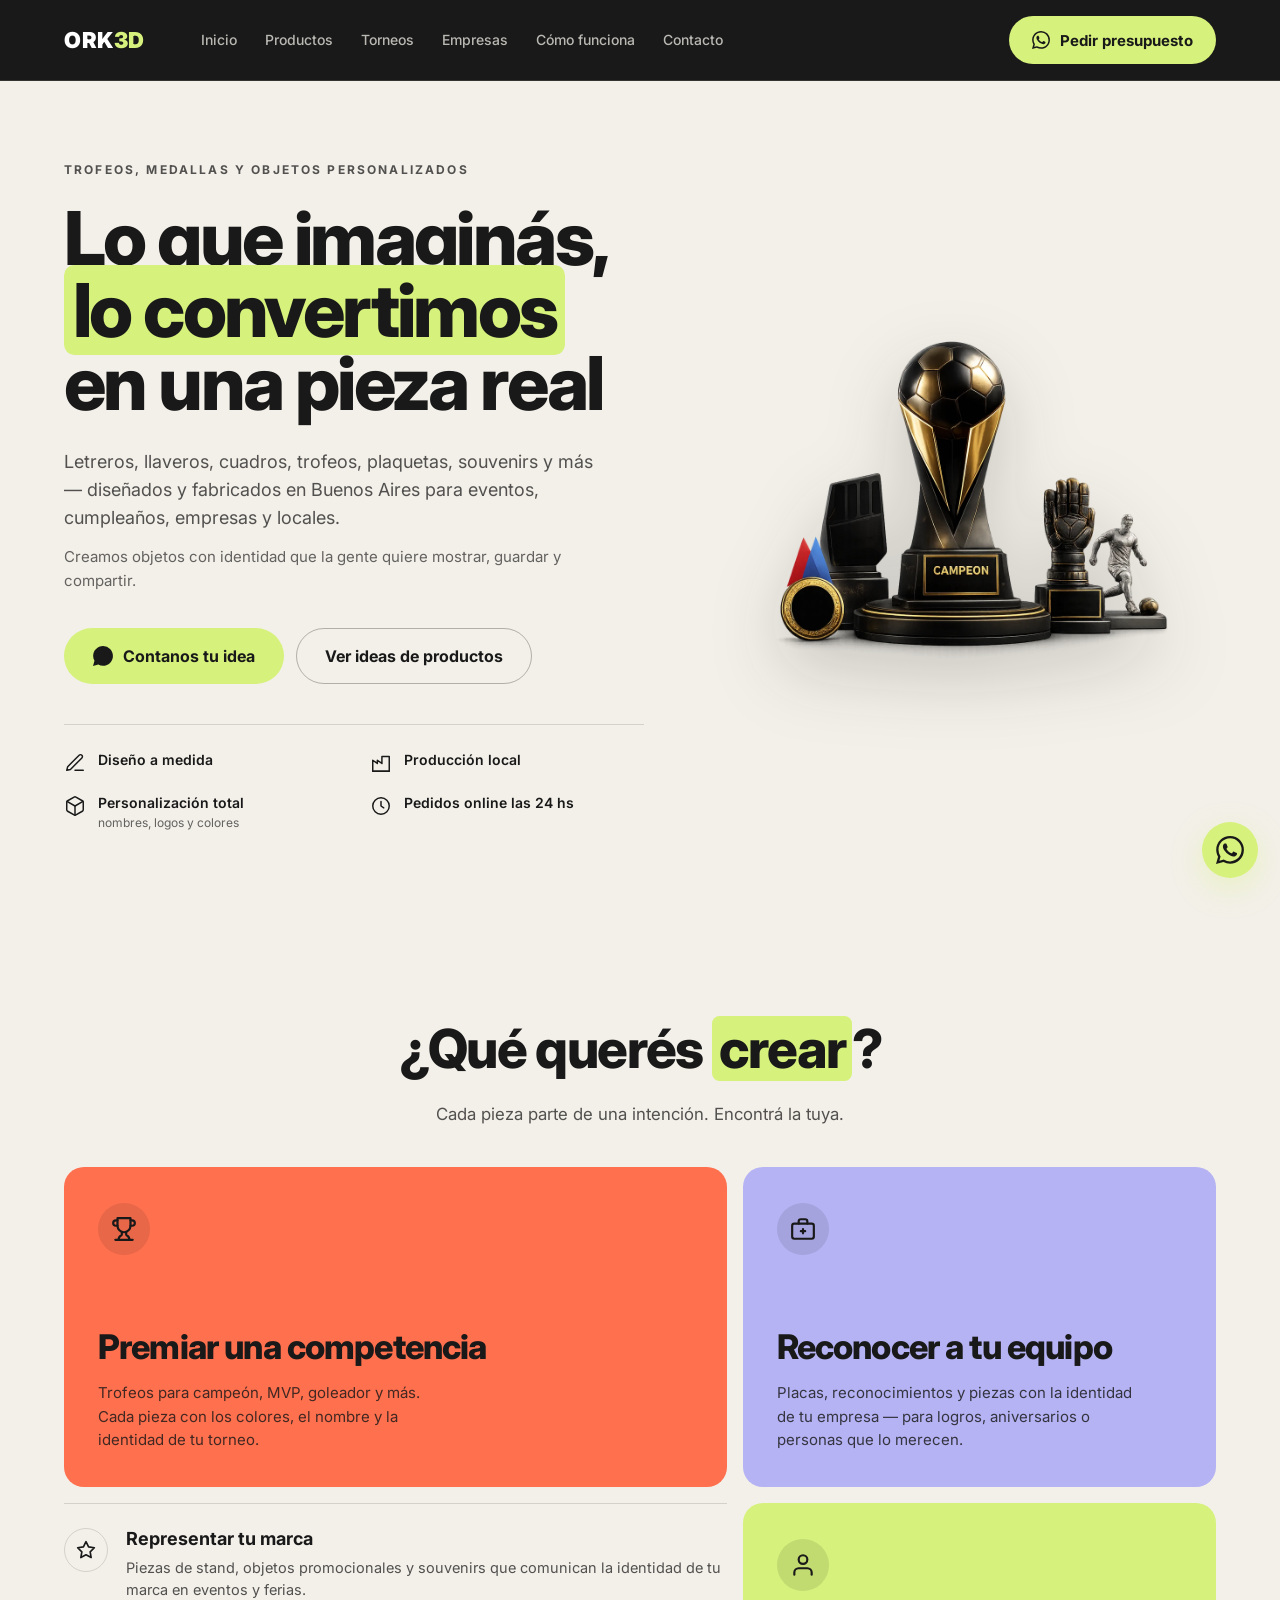
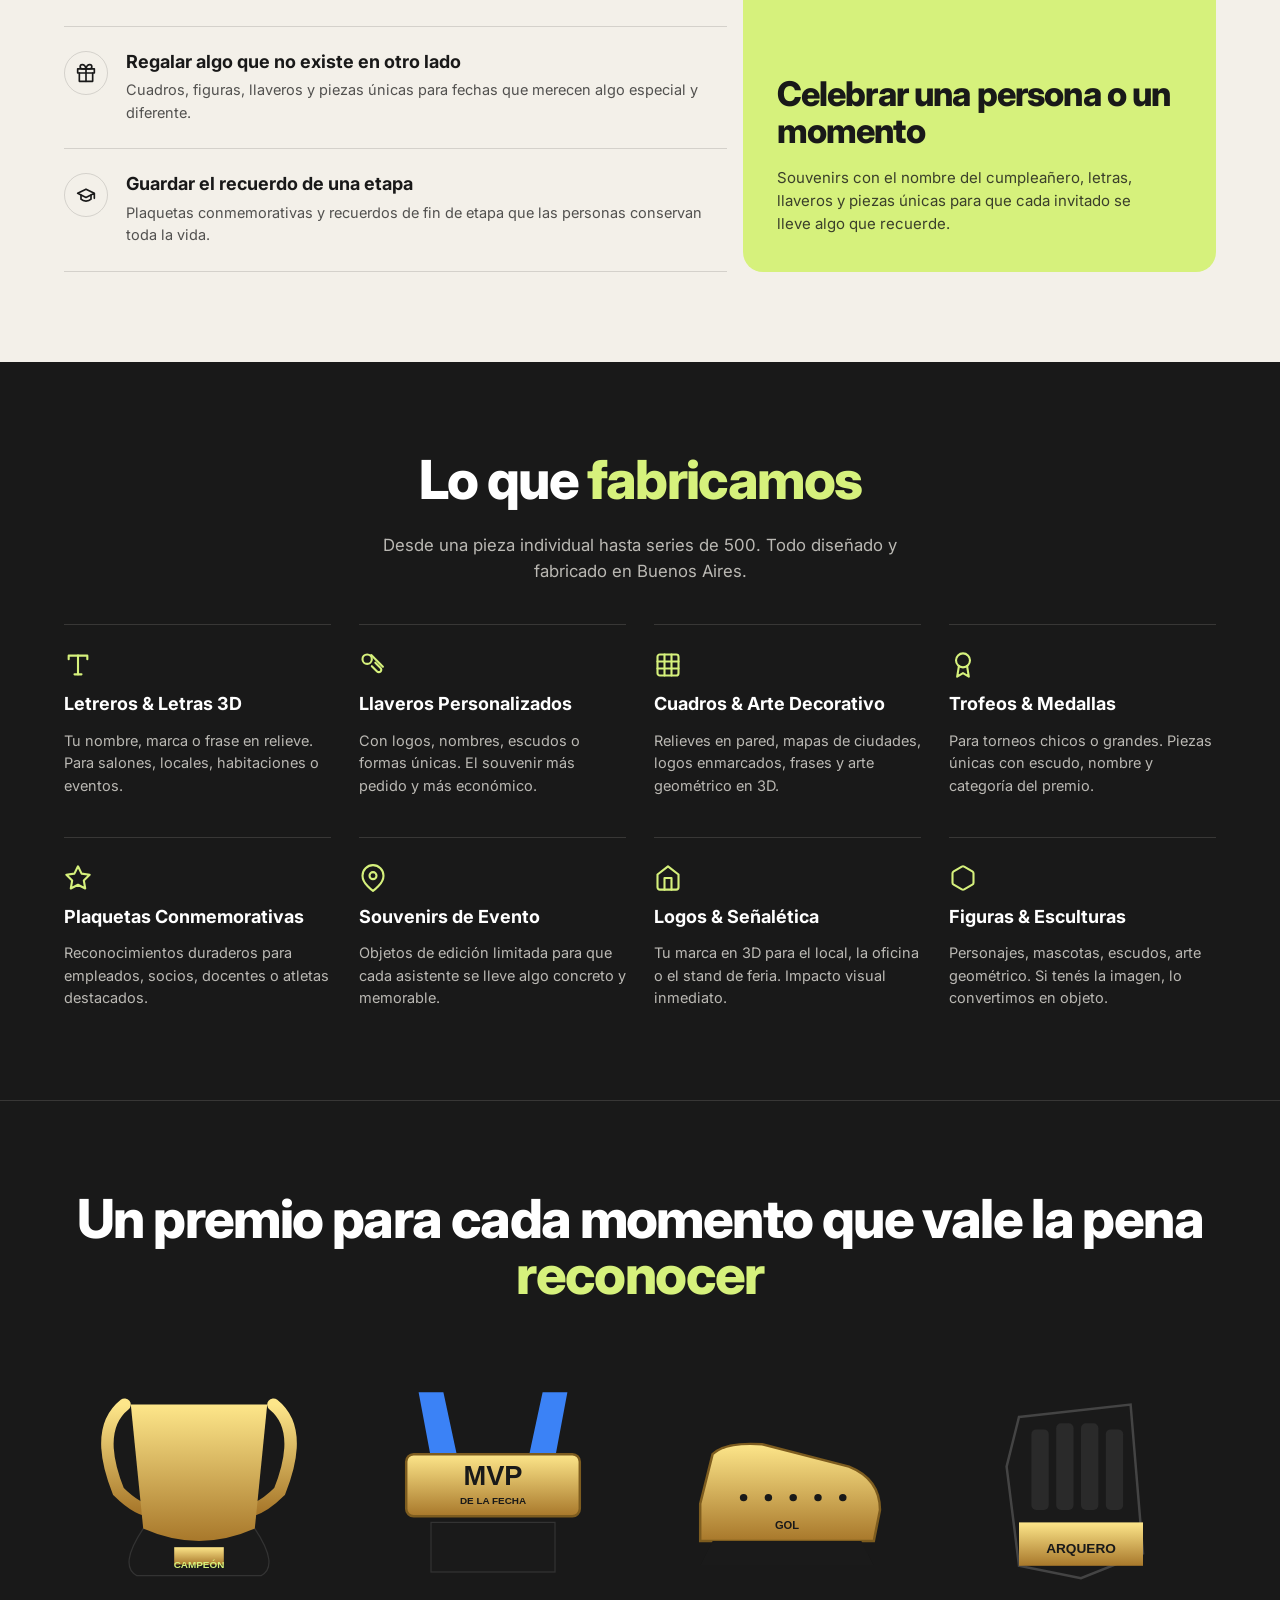
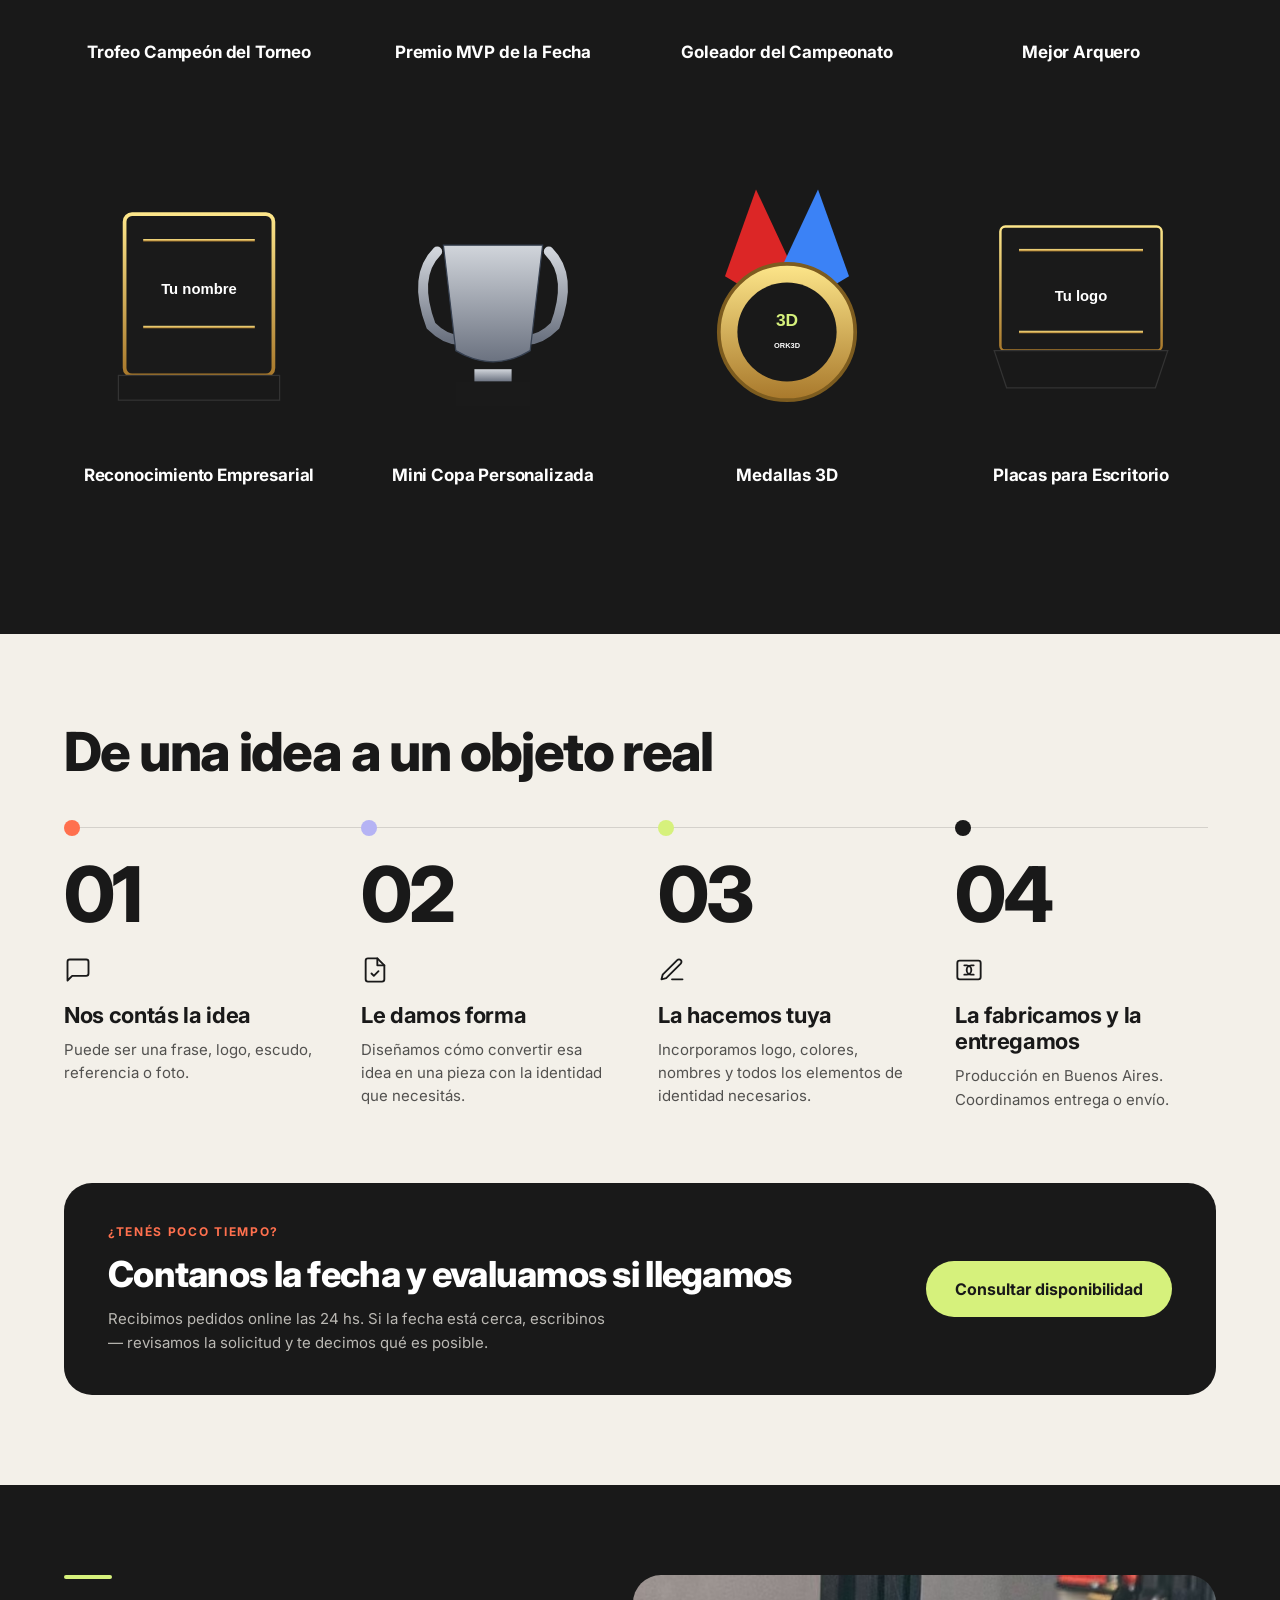
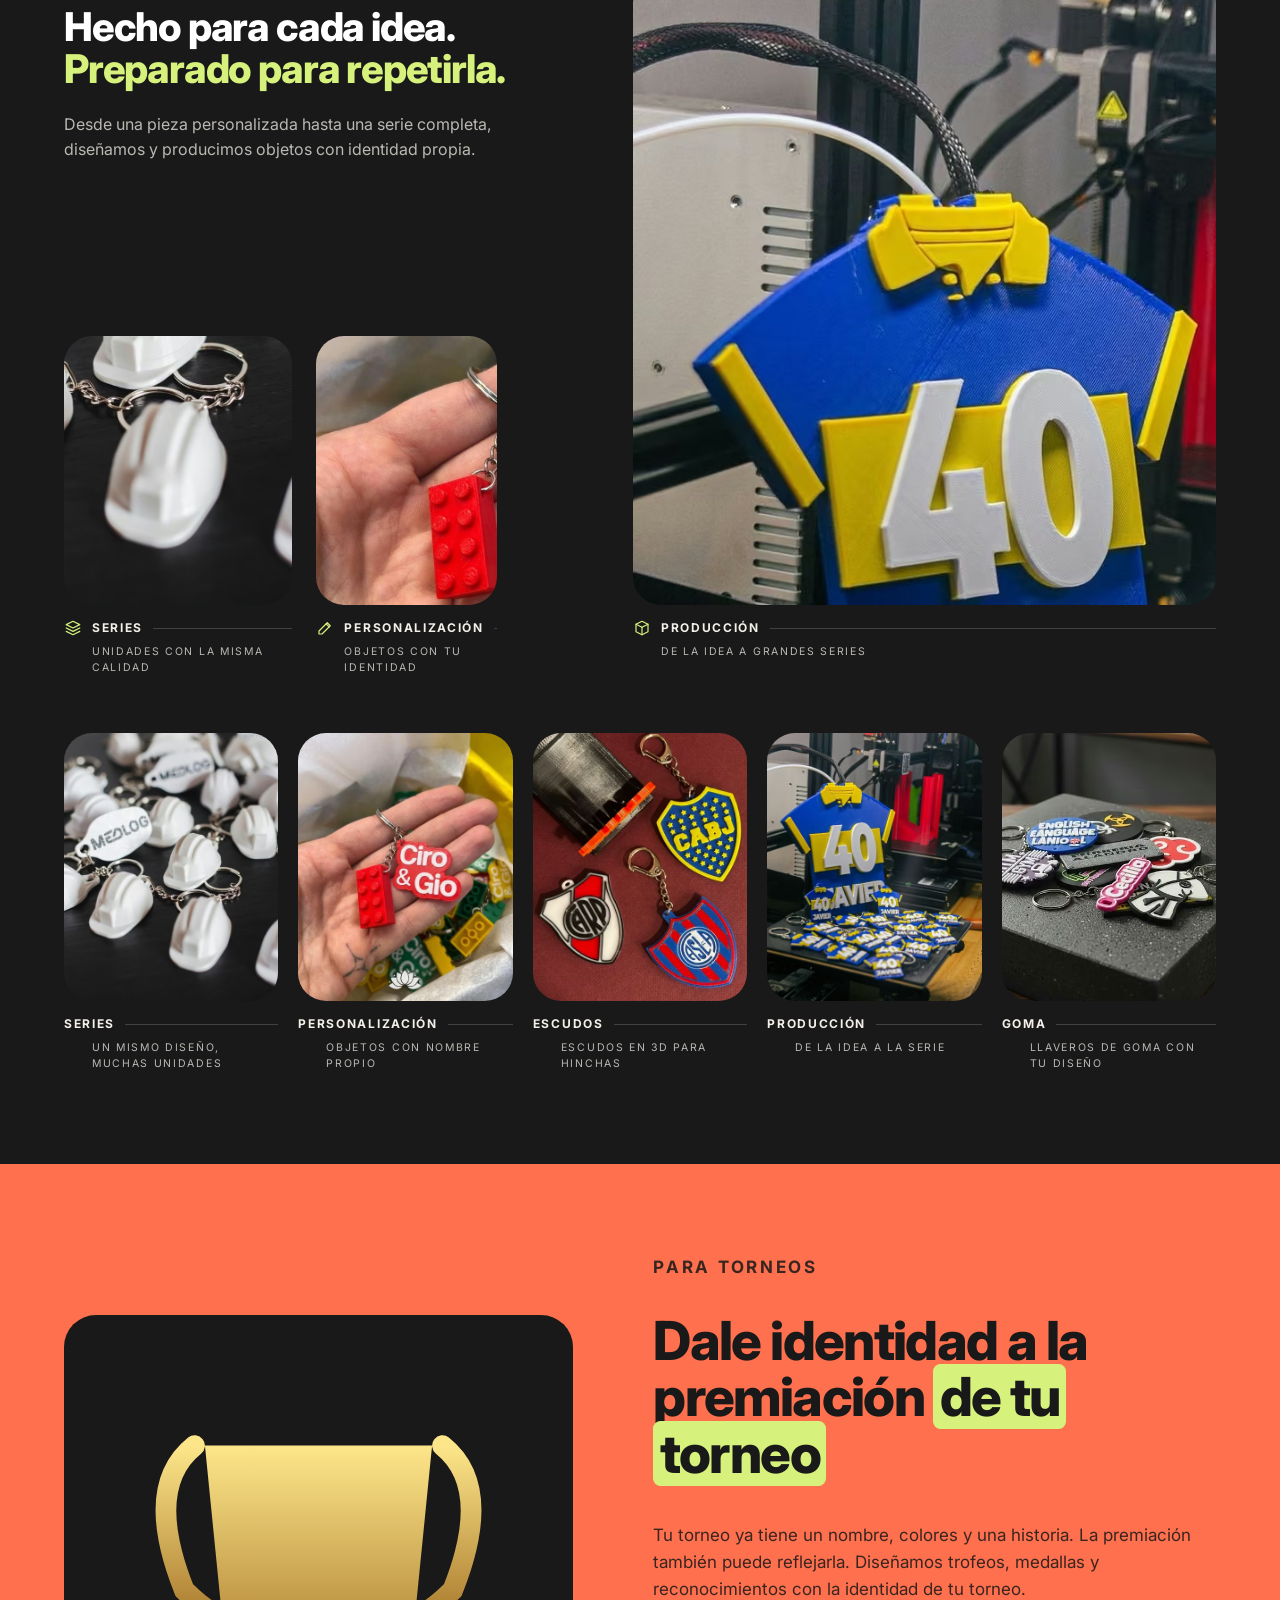
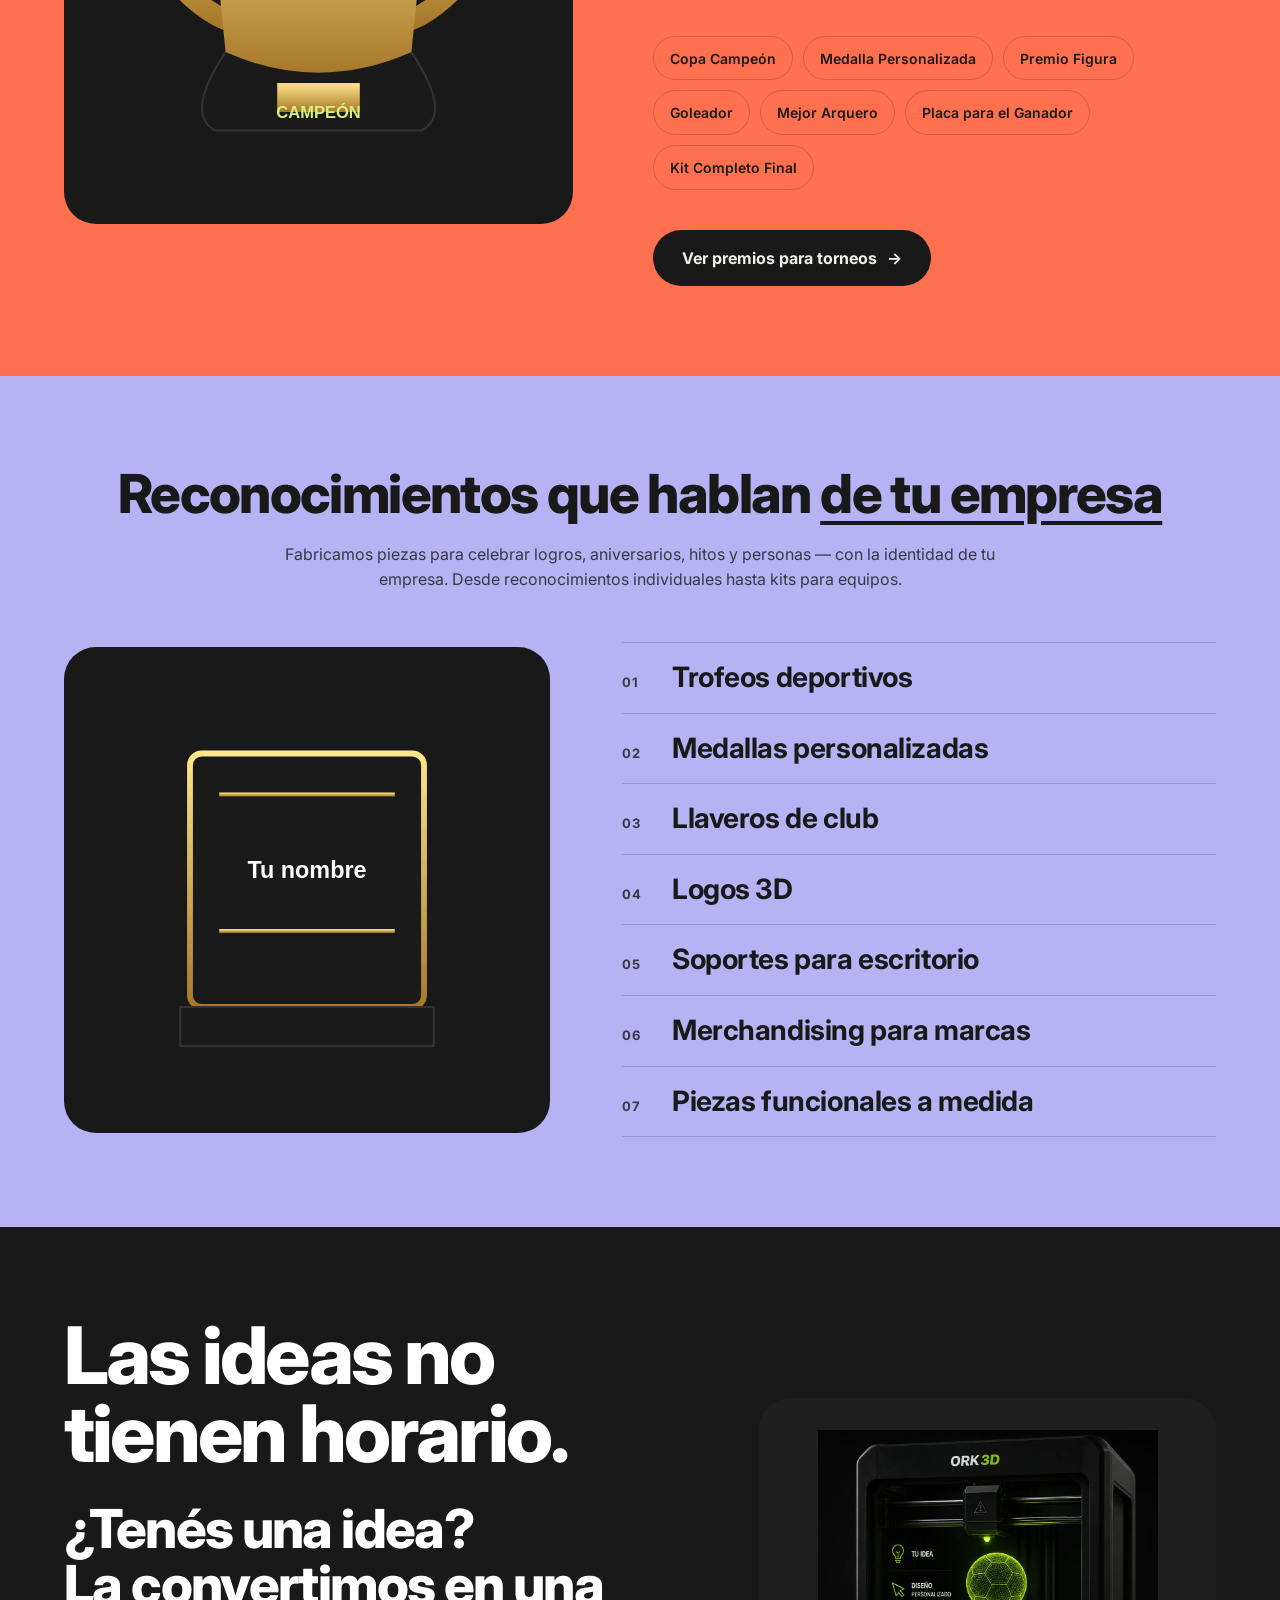
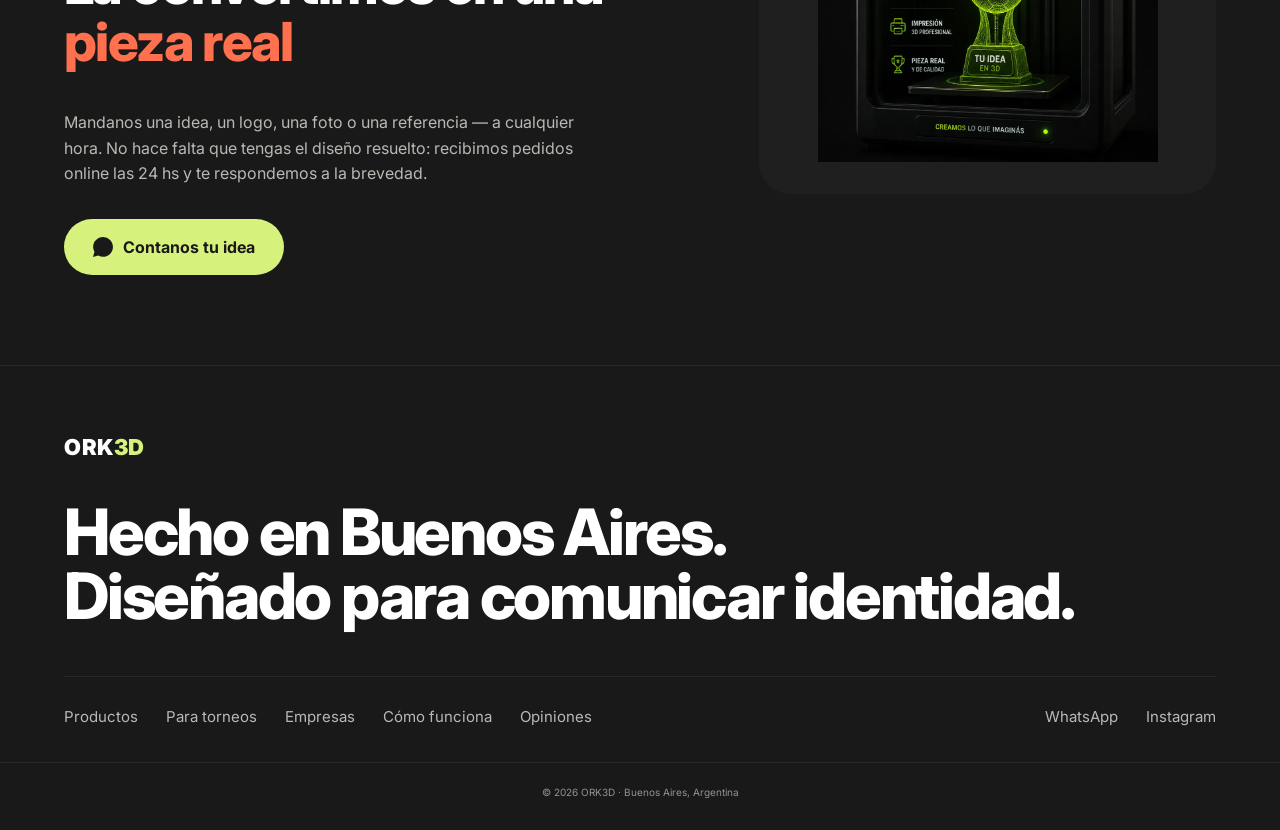
==== commit e513b047: "feat(home): galería de piezas con cinco fotos nuevas debajo del mosaico La sección "Hecho para cada " ====
--- a/index.html
+++ b/index.html
@@ -26,7 +26,7 @@
 <link rel="preconnect" href="https://fonts.googleapis.com" />
 <link rel="preconnect" href="https://fonts.gstatic.com" crossorigin />
 <link href="https://fonts.googleapis.com/css2?family=Inter:wght@400;500;600;700;800;900&display=swap" rel="stylesheet" />
-<link rel="stylesheet" href="/assets/css/styles.css?v=13" />
+<link rel="stylesheet" href="/assets/css/styles.css?v=15" />
 
 <script type="application/ld+json">
 {
@@ -405,6 +405,78 @@
       </figcaption>
     </figure>
   </div>
+  <div class="container piezas__galeria">
+    <figure class="mosaic__item mosaic__item--galeria" data-reveal>
+      <picture>
+        <source type="image/avif" sizes="(min-width: 1100px) 19vw, 50vw" srcset="/assets/img/fotos/piezas-serie-medlog-480.avif 480w, /assets/img/fotos/piezas-serie-medlog-800.avif 800w">
+        <source type="image/webp" sizes="(min-width: 1100px) 19vw, 50vw" srcset="/assets/img/fotos/piezas-serie-medlog-480.webp 480w, /assets/img/fotos/piezas-serie-medlog-800.webp 800w">
+        <img src="/assets/img/fotos/piezas-serie-medlog-800.webp" width="800" height="1000" loading="lazy" decoding="async" alt="Llaveros con forma de casco blanco impresos en 3D, uno con una etiqueta con el logo de la empresa">
+      </picture>
+      <figcaption class="mosaic__label">
+        <span class="mosaic__head">
+          <span class="mosaic__name">Series</span>
+          <span class="mosaic__rule" aria-hidden="true"></span>
+        </span>
+        <span class="mosaic__caption">Un mismo diseño, muchas unidades</span>
+      </figcaption>
+    </figure>
+    <figure class="mosaic__item mosaic__item--galeria" data-reveal>
+      <picture>
+        <source type="image/avif" sizes="(min-width: 1100px) 19vw, 50vw" srcset="/assets/img/fotos/piezas-personalizado-lego-480.avif 480w, /assets/img/fotos/piezas-personalizado-lego-800.avif 800w">
+        <source type="image/webp" sizes="(min-width: 1100px) 19vw, 50vw" srcset="/assets/img/fotos/piezas-personalizado-lego-480.webp 480w, /assets/img/fotos/piezas-personalizado-lego-800.webp 800w">
+        <img src="/assets/img/fotos/piezas-personalizado-lego-800.webp" width="800" height="1000" loading="lazy" decoding="async" alt="Llavero rojo con forma de ladrillo y una placa con texto personalizado, sostenido en una mano">
+      </picture>
+      <figcaption class="mosaic__label">
+        <span class="mosaic__head">
+          <span class="mosaic__name">Personalización</span>
+          <span class="mosaic__rule" aria-hidden="true"></span>
+        </span>
+        <span class="mosaic__caption">Objetos con nombre propio</span>
+      </figcaption>
+    </figure>
+    <figure class="mosaic__item mosaic__item--galeria" data-reveal>
+      <picture>
+        <source type="image/avif" sizes="(min-width: 1100px) 19vw, 50vw" srcset="/assets/img/fotos/piezas-escudos-480.avif 480w, /assets/img/fotos/piezas-escudos-800.avif 800w">
+        <source type="image/webp" sizes="(min-width: 1100px) 19vw, 50vw" srcset="/assets/img/fotos/piezas-escudos-480.webp 480w, /assets/img/fotos/piezas-escudos-800.webp 800w">
+        <img src="/assets/img/fotos/piezas-escudos-800.webp" width="800" height="1067" loading="lazy" decoding="async" alt="Escudos de equipos de fútbol impresos en 3D, algunos con llavero">
+      </picture>
+      <figcaption class="mosaic__label">
+        <span class="mosaic__head">
+          <span class="mosaic__name">Escudos</span>
+          <span class="mosaic__rule" aria-hidden="true"></span>
+        </span>
+        <span class="mosaic__caption">Escudos en 3D para hinchas</span>
+      </figcaption>
+    </figure>
+    <figure class="mosaic__item mosaic__item--galeria" data-reveal>
+      <picture>
+        <source type="image/avif" sizes="(min-width: 1100px) 19vw, 50vw" srcset="/assets/img/fotos/piezas-camiseta-40-480.avif 480w, /assets/img/fotos/piezas-camiseta-40-800.avif 800w">
+        <source type="image/webp" sizes="(min-width: 1100px) 19vw, 50vw" srcset="/assets/img/fotos/piezas-camiseta-40-480.webp 480w, /assets/img/fotos/piezas-camiseta-40-800.webp 800w">
+        <img src="/assets/img/fotos/piezas-camiseta-40-800.webp" width="800" height="1000" loading="lazy" decoding="async" alt="Camiseta azul y amarilla con el número 40 y un nombre, impresa en 3D junto a llaveros iguales">
+      </picture>
+      <figcaption class="mosaic__label">
+        <span class="mosaic__head">
+          <span class="mosaic__name">Producción</span>
+          <span class="mosaic__rule" aria-hidden="true"></span>
+        </span>
+        <span class="mosaic__caption">De la idea a la serie</span>
+      </figcaption>
+    </figure>
+    <figure class="mosaic__item mosaic__item--galeria" data-reveal>
+      <picture>
+        <source type="image/avif" sizes="(min-width: 1100px) 19vw, 50vw" srcset="/assets/img/fotos/piezas-goma-480.avif 480w, /assets/img/fotos/piezas-goma-800.avif 800w">
+        <source type="image/webp" sizes="(min-width: 1100px) 19vw, 50vw" srcset="/assets/img/fotos/piezas-goma-480.webp 480w, /assets/img/fotos/piezas-goma-800.webp 800w">
+        <img src="/assets/img/fotos/piezas-goma-800.webp" width="800" height="800" loading="lazy" decoding="async" alt="Llaveros de goma de colores con diseños variados sobre una base de piedra negra">
+      </picture>
+      <figcaption class="mosaic__label">
+        <span class="mosaic__head">
+          <span class="mosaic__name">Goma</span>
+          <span class="mosaic__rule" aria-hidden="true"></span>
+        </span>
+        <span class="mosaic__caption">Llaveros de goma con tu diseño</span>
+      </figcaption>
+    </figure>
+  </div>
 </section>
 
 <!-- TORNEOS -->
@@ -515,6 +587,6 @@
 </a>
 
 <script src="/config.js"></script>
-<script src="/assets/js/main.js?v=2"></script>
+<script src="/assets/js/main.js?v=3"></script>
 </body>
 </html>
--- a/assets/css/styles.css
+++ b/assets/css/styles.css
@@ -1861,6 +1861,82 @@
 }
 .mosaic__item--series { max-width: 560px; }
 .mosaic__item--small { max-width: 260px; }
+/* Foto ampliada: la foto del mosaico es un botón que abre un <dialog> a pantalla completa (ver setupPhotoLightbox). */
+.mosaic__zoom {
+  display: block;
+  width: 100%;
+  margin: 0;
+  padding: 0;
+  border: 0;
+  border-radius: 28px;
+  background: none;
+  color: inherit;
+  font: inherit;
+  cursor: zoom-in;
+}
+.mosaic__zoom:focus-visible { outline: 2px solid var(--color-lime); outline-offset: 4px; }
+.lightbox {
+  box-sizing: border-box;
+  width: 100vw;
+  height: 100vh;
+  max-width: none;
+  max-height: none;
+  margin: 0;
+  padding: 16px;
+  border: 0;
+  background: transparent;
+}
+.lightbox[open] { display: grid; place-items: center; }
+.lightbox::backdrop { background: rgba(10, 10, 10, 0.96); }
+/* La foto escala hasta la dimensión limitante del viewport conservando su proporción (--ratio lo fija main.js). */
+.lightbox img {
+  display: block;
+  width: min(calc(100vw - 32px), calc((100vh - 110px) * var(--ratio, 1)));
+  height: auto;
+  object-fit: contain;
+  border-radius: 20px;
+}
+.lightbox__caption {
+  position: fixed;
+  right: 16px;
+  bottom: 16px;
+  left: 16px;
+  margin: 0;
+  text-align: center;
+  font-size: 15px;
+  color: rgba(243, 240, 233, 0.86);
+}
+.lightbox__close {
+  position: fixed;
+  top: 16px;
+  right: 16px;
+  width: 44px;
+  height: 44px;
+  border: 1.5px solid rgba(243, 240, 233, 0.7);
+  border-radius: 999px;
+  background: rgba(25, 25, 25, 0.6);
+  color: var(--color-cream);
+  font-size: 26px;
+  line-height: 1;
+  cursor: pointer;
+}
+.lightbox__close:focus-visible { outline: 2px solid var(--color-lime); outline-offset: 3px; }
+html.is-lightbox-open { overflow: hidden; }
+/* Galería de piezas debajo del mosaico: mismo lightbox, tarjetas de igual alto (recorte 4:5). */
+.piezas__galeria {
+  display: grid;
+  grid-template-columns: repeat(2, minmax(0, 1fr));
+  gap: 16px;
+  margin-top: 40px;
+}
+@media (min-width: 640px) {
+  .piezas__galeria { grid-template-columns: repeat(3, minmax(0, 1fr)); gap: 20px; }
+}
+@media (min-width: 1100px) {
+  .piezas__galeria { grid-template-columns: repeat(5, minmax(0, 1fr)); margin-top: 56px; }
+}
+.mosaic__item--galeria { max-width: none; }
+.mosaic__item--galeria img { aspect-ratio: 4 / 5; object-fit: cover; }
 .mosaic__label { margin: 14px 0 0; color: var(--text-dim); }
 .mosaic__head {
   display: flex;
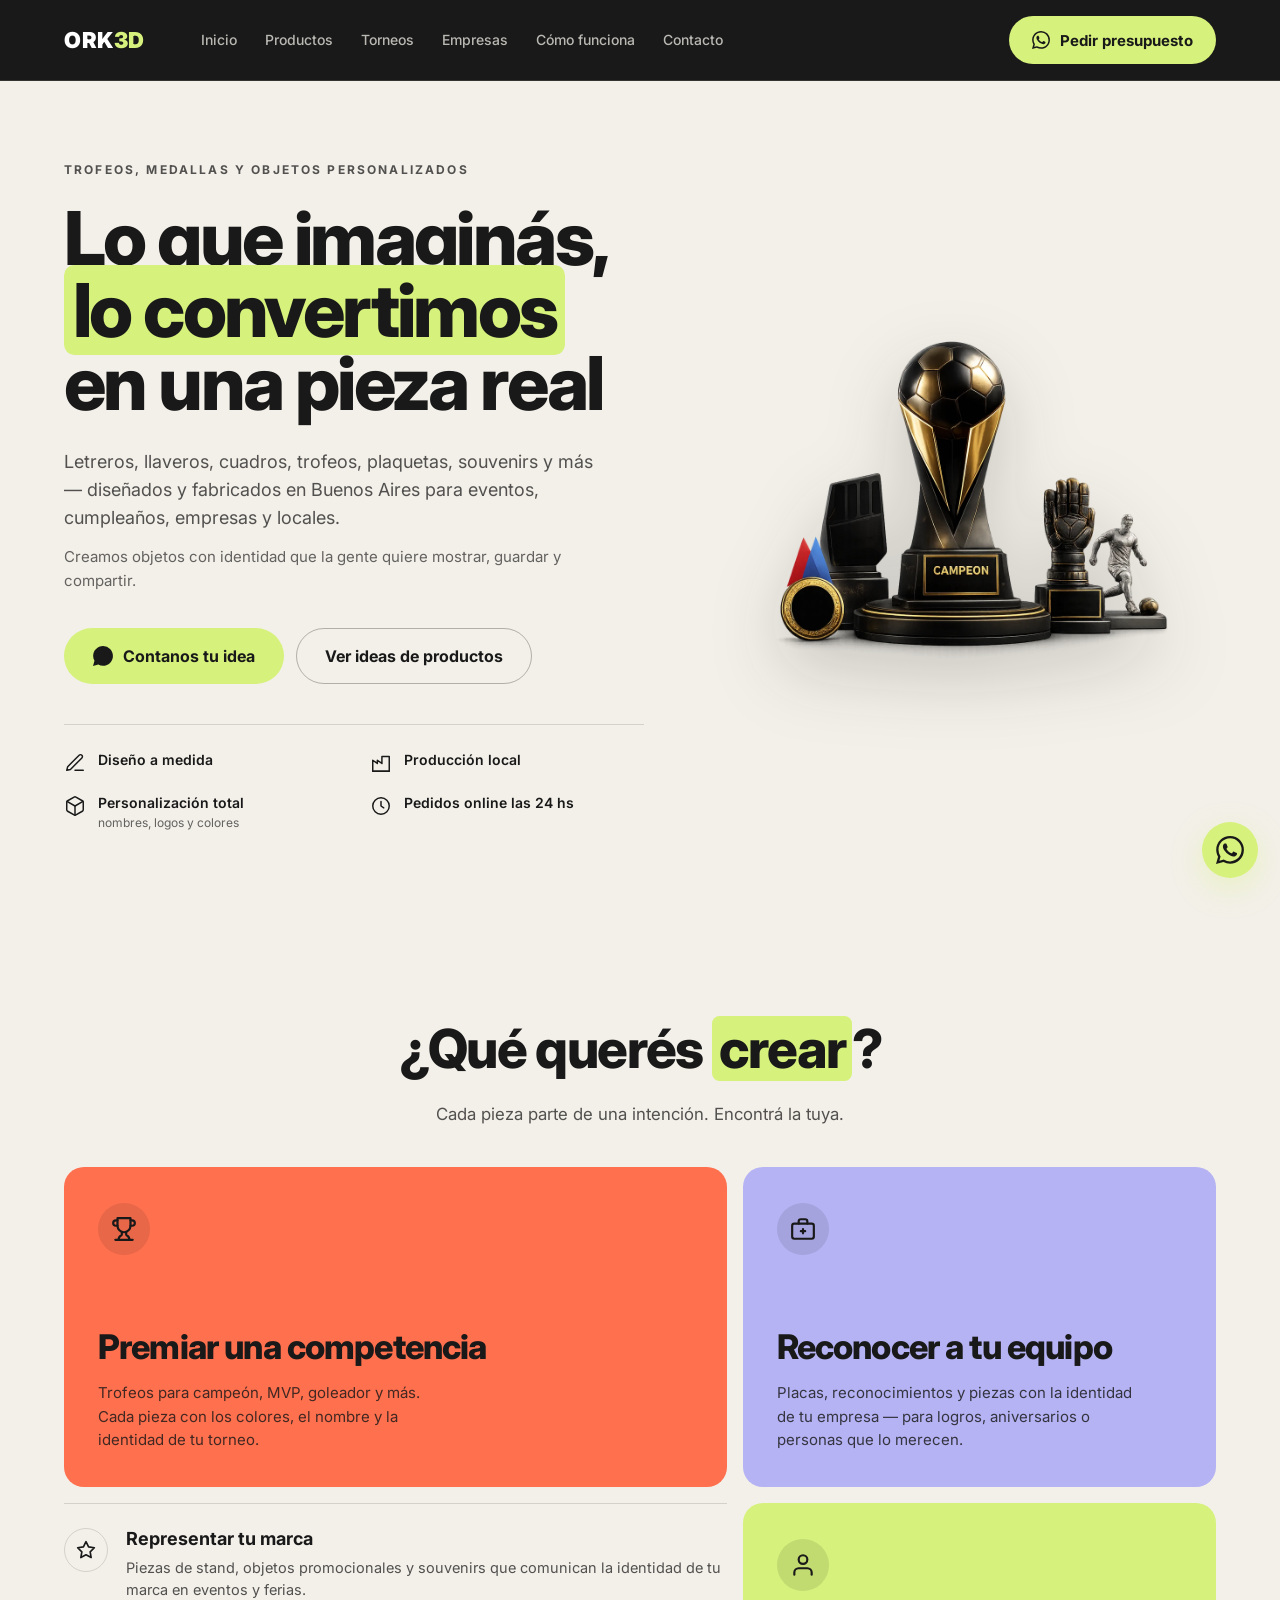
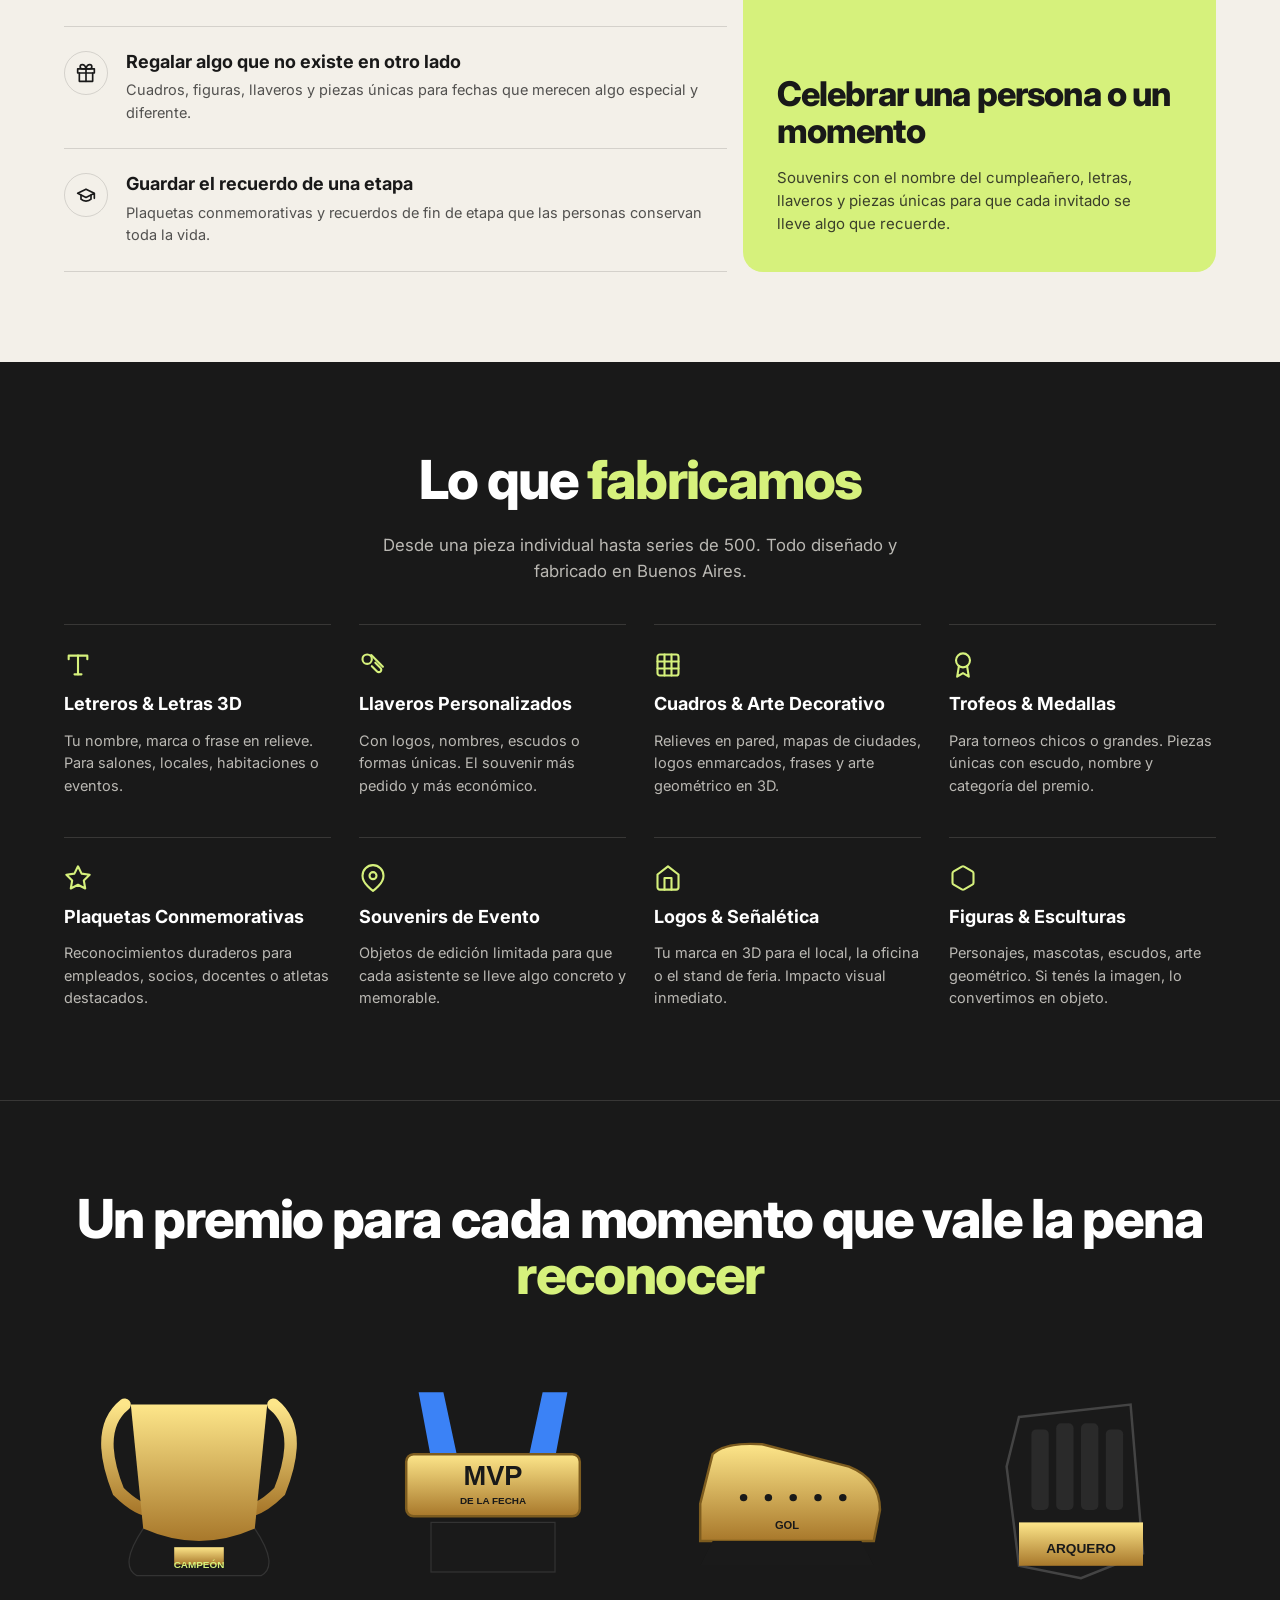
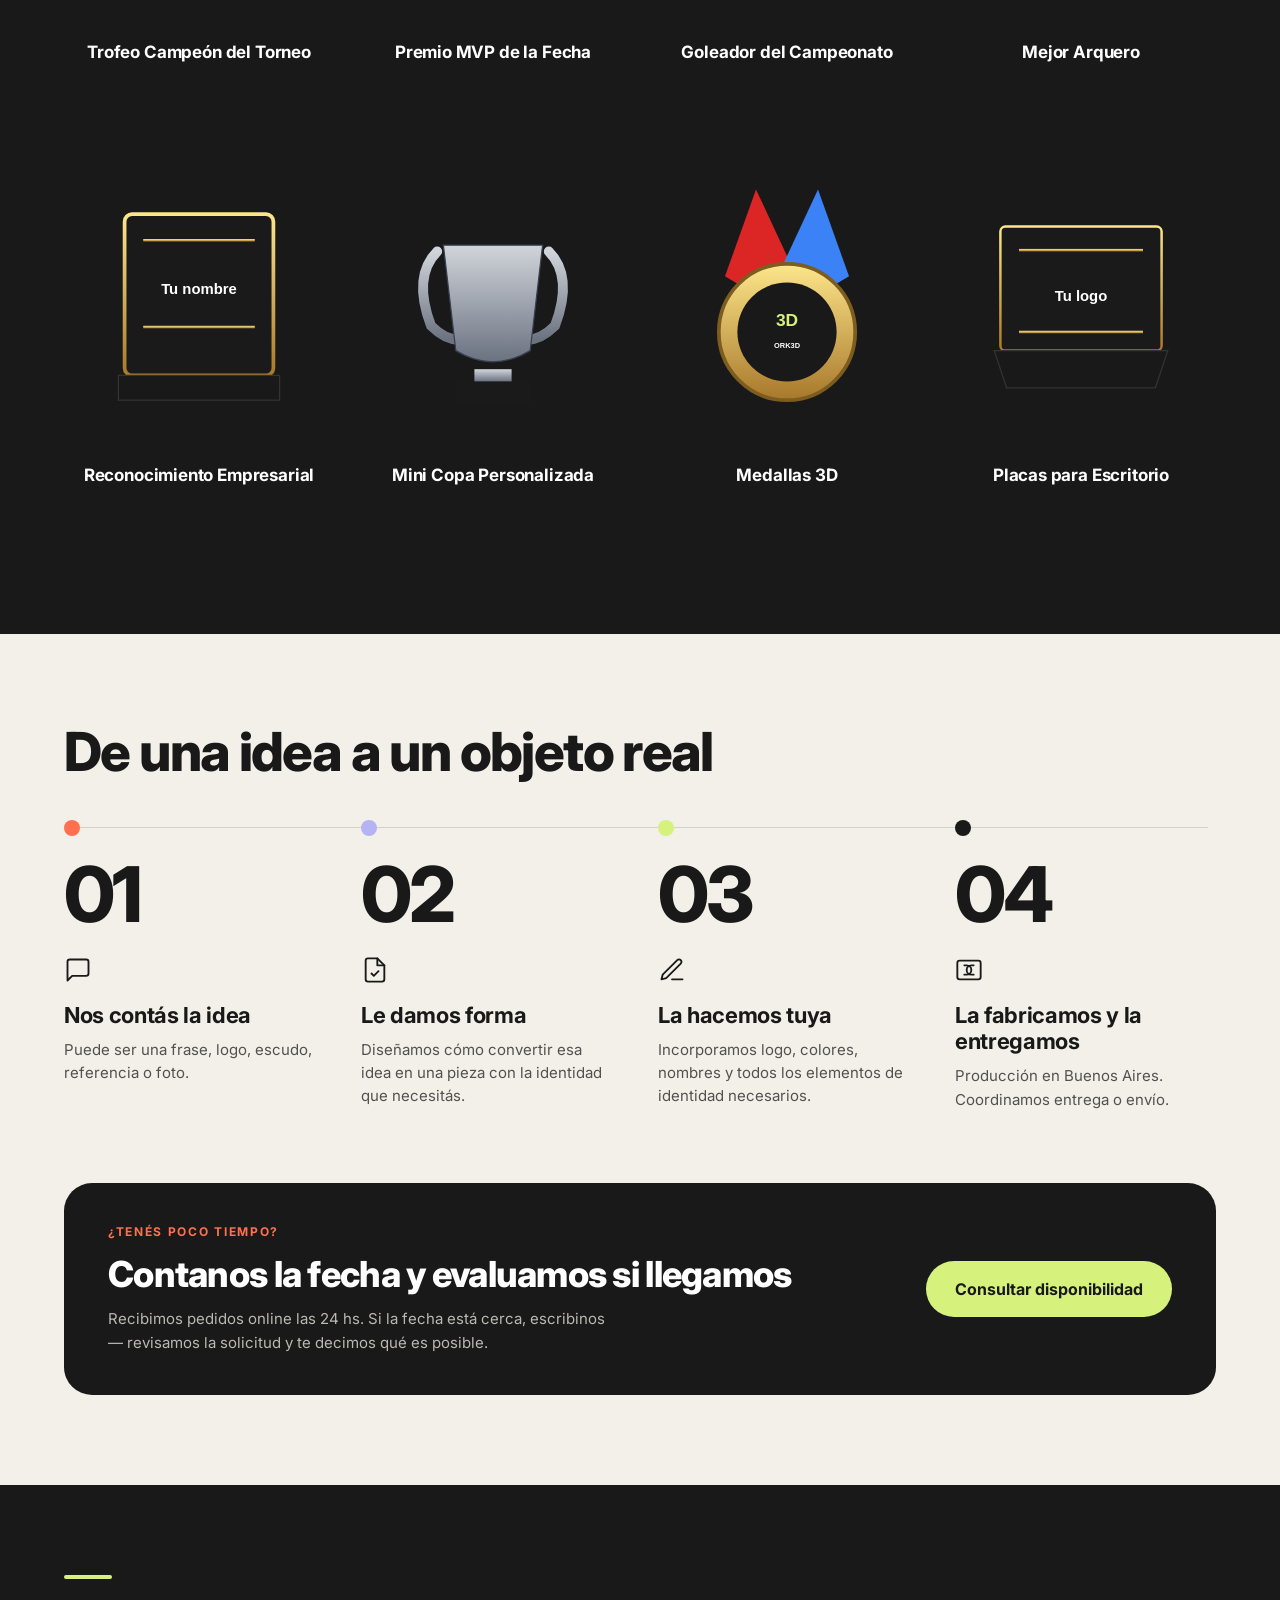
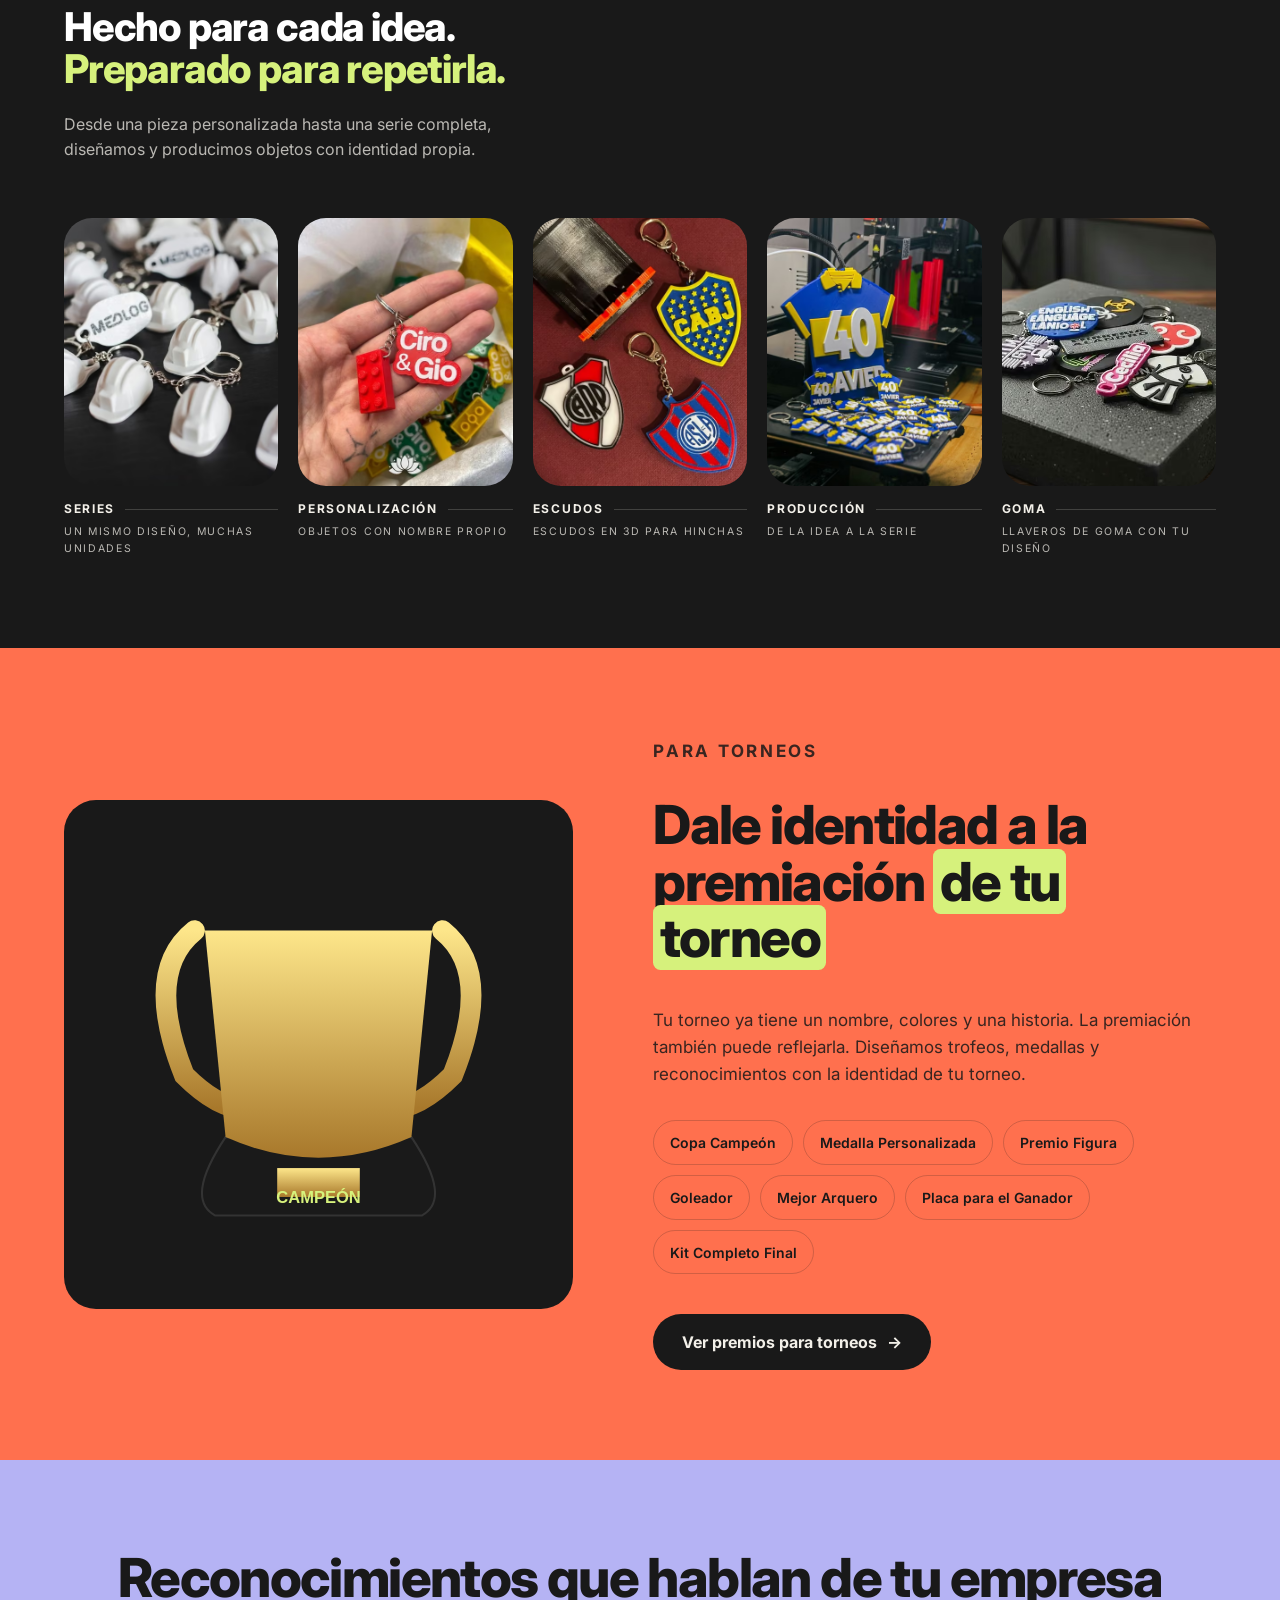
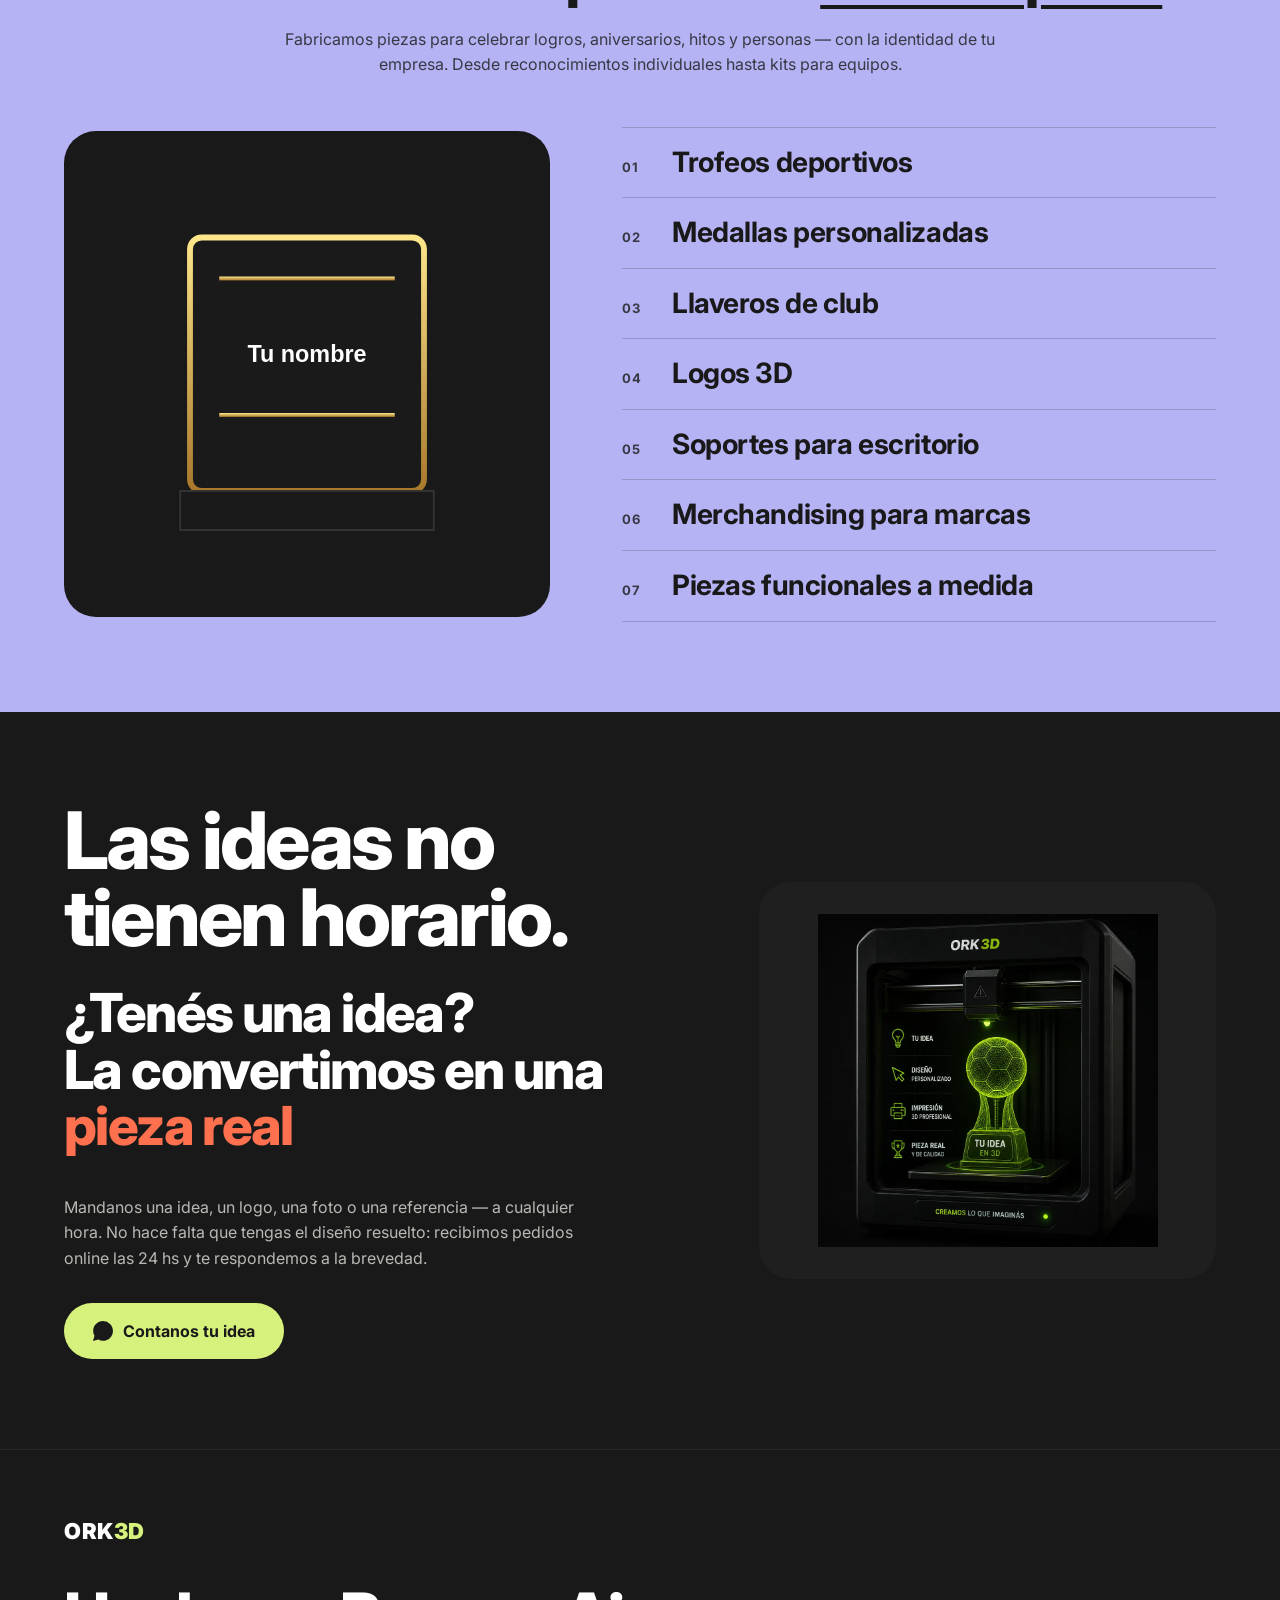
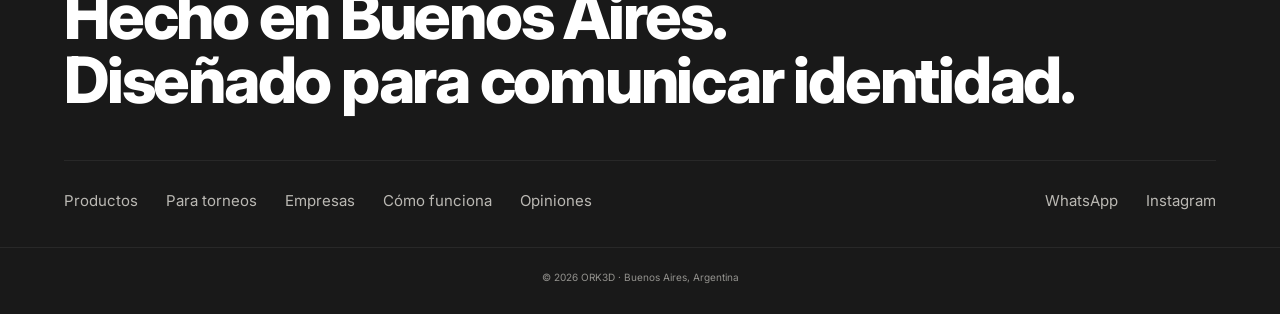
==== commit fc552479: "feat(home): quitar las tres fotos originales de piezas Quita del bloque de piezas las tres fotos ant" ====
--- a/index.html
+++ b/index.html
@@ -26,7 +26,7 @@
 <link rel="preconnect" href="https://fonts.googleapis.com" />
 <link rel="preconnect" href="https://fonts.gstatic.com" crossorigin />
 <link href="https://fonts.googleapis.com/css2?family=Inter:wght@400;500;600;700;800;900&display=swap" rel="stylesheet" />
-<link rel="stylesheet" href="/assets/css/styles.css?v=15" />
+<link rel="stylesheet" href="/assets/css/styles.css?v=16" />
 
 <script type="application/ld+json">
 {
@@ -356,54 +356,7 @@
         <h2 class="section__title piezas__title" id="piezas-titulo" data-reveal>Hecho para cada idea. <span class="accent">Preparado para repetirla.</span></h2>
         <p class="section__lead piezas__lead">Desde una pieza personalizada hasta una serie completa, diseñamos y producimos objetos con identidad propia.</p>
       </div>
-      <div class="piezas__tiles">
-        <figure class="mosaic__item mosaic__item--series" data-reveal>
-          <picture>
-            <source type="image/avif" sizes="(min-width: 1100px) 19vw, 100vw" srcset="/assets/img/fotos/series-640.avif 640w, /assets/img/fotos/series-800.avif 800w">
-            <source type="image/webp" sizes="(min-width: 1100px) 19vw, 100vw" srcset="/assets/img/fotos/series-640.webp 640w, /assets/img/fotos/series-800.webp 800w">
-            <img src="/assets/img/fotos/series-800.webp" width="800" height="769" loading="lazy" decoding="async" alt="Piezas blancas idénticas impresas en 3D sobre una superficie oscura">
-          </picture>
-          <figcaption class="mosaic__label">
-            <span class="mosaic__head">
-              <svg class="mosaic__icon" viewBox="0 0 24 24" aria-hidden="true" focusable="false"><path d="M12 3 3 7.5l9 4.5 9-4.5L12 3Z"/><path d="m3 12 9 4.5 9-4.5"/><path d="m3 16.5 9 4.5 9-4.5"/></svg>
-              <span class="mosaic__name">Series</span>
-              <span class="mosaic__rule" aria-hidden="true"></span>
-            </span>
-            <span class="mosaic__caption">Unidades con la misma calidad</span>
-          </figcaption>
-        </figure>
-        <figure class="mosaic__item mosaic__item--small" data-reveal>
-          <picture>
-            <source type="image/avif" sizes="(min-width: 1100px) 16vw, 260px" srcset="/assets/img/fotos/personalizacion-470.avif 470w">
-            <source type="image/webp" sizes="(min-width: 1100px) 16vw, 260px" srcset="/assets/img/fotos/personalizacion-470.webp 470w">
-            <img src="/assets/img/fotos/personalizacion-470.webp" width="470" height="700" loading="lazy" decoding="async" alt="Llavero impreso en 3D con forma de ladrillo rojo, sostenido en una mano">
-          </picture>
-          <figcaption class="mosaic__label">
-            <span class="mosaic__head">
-              <svg class="mosaic__icon" viewBox="0 0 24 24" aria-hidden="true" focusable="false"><path d="M4 20h4L19 9l-4-4L4 16v4Z"/><path d="m13.5 6.5 4 4"/></svg>
-              <span class="mosaic__name">Personalización</span>
-              <span class="mosaic__rule" aria-hidden="true"></span>
-            </span>
-            <span class="mosaic__caption">Objetos con tu identidad</span>
-          </figcaption>
-        </figure>
-      </div>
-    </div>
-    <figure class="mosaic__item mosaic__item--main" data-reveal>
-      <picture>
-        <source type="image/avif" sizes="(min-width: 1100px) 40vw, 100vw" srcset="/assets/img/fotos/produccion-retrato-640.avif 640w, /assets/img/fotos/produccion-retrato-740.avif 740w">
-        <source type="image/webp" sizes="(min-width: 1100px) 40vw, 100vw" srcset="/assets/img/fotos/produccion-retrato-640.webp 640w, /assets/img/fotos/produccion-retrato-740.webp 740w">
-        <img src="/assets/img/fotos/produccion-retrato-740.webp" width="740" height="800" loading="lazy" decoding="async" alt="Pieza personalizada con el número 40 frente a una impresora 3D en producción">
-      </picture>
-      <figcaption class="mosaic__label">
-        <span class="mosaic__head">
-          <svg class="mosaic__icon" viewBox="0 0 24 24" aria-hidden="true" focusable="false"><path d="M12 3 4 7v10l8 4 8-4V7l-8-4Z"/><path d="M4 7l8 4 8-4"/><path d="M12 11v10"/></svg>
-          <span class="mosaic__name">Producción</span>
-          <span class="mosaic__rule" aria-hidden="true"></span>
-        </span>
-        <span class="mosaic__caption">De la idea a grandes series</span>
-      </figcaption>
-    </figure>
+    </div>
   </div>
   <div class="container piezas__galeria">
     <figure class="mosaic__item mosaic__item--galeria" data-reveal>
--- a/assets/css/styles.css
+++ b/assets/css/styles.css
@@ -1937,6 +1937,7 @@
 }
 .mosaic__item--galeria { max-width: none; }
 .mosaic__item--galeria img { aspect-ratio: 4 / 5; object-fit: cover; }
+.mosaic__item--galeria .mosaic__caption { margin-left: 0; }
 .mosaic__label { margin: 14px 0 0; color: var(--text-dim); }
 .mosaic__head {
   display: flex;
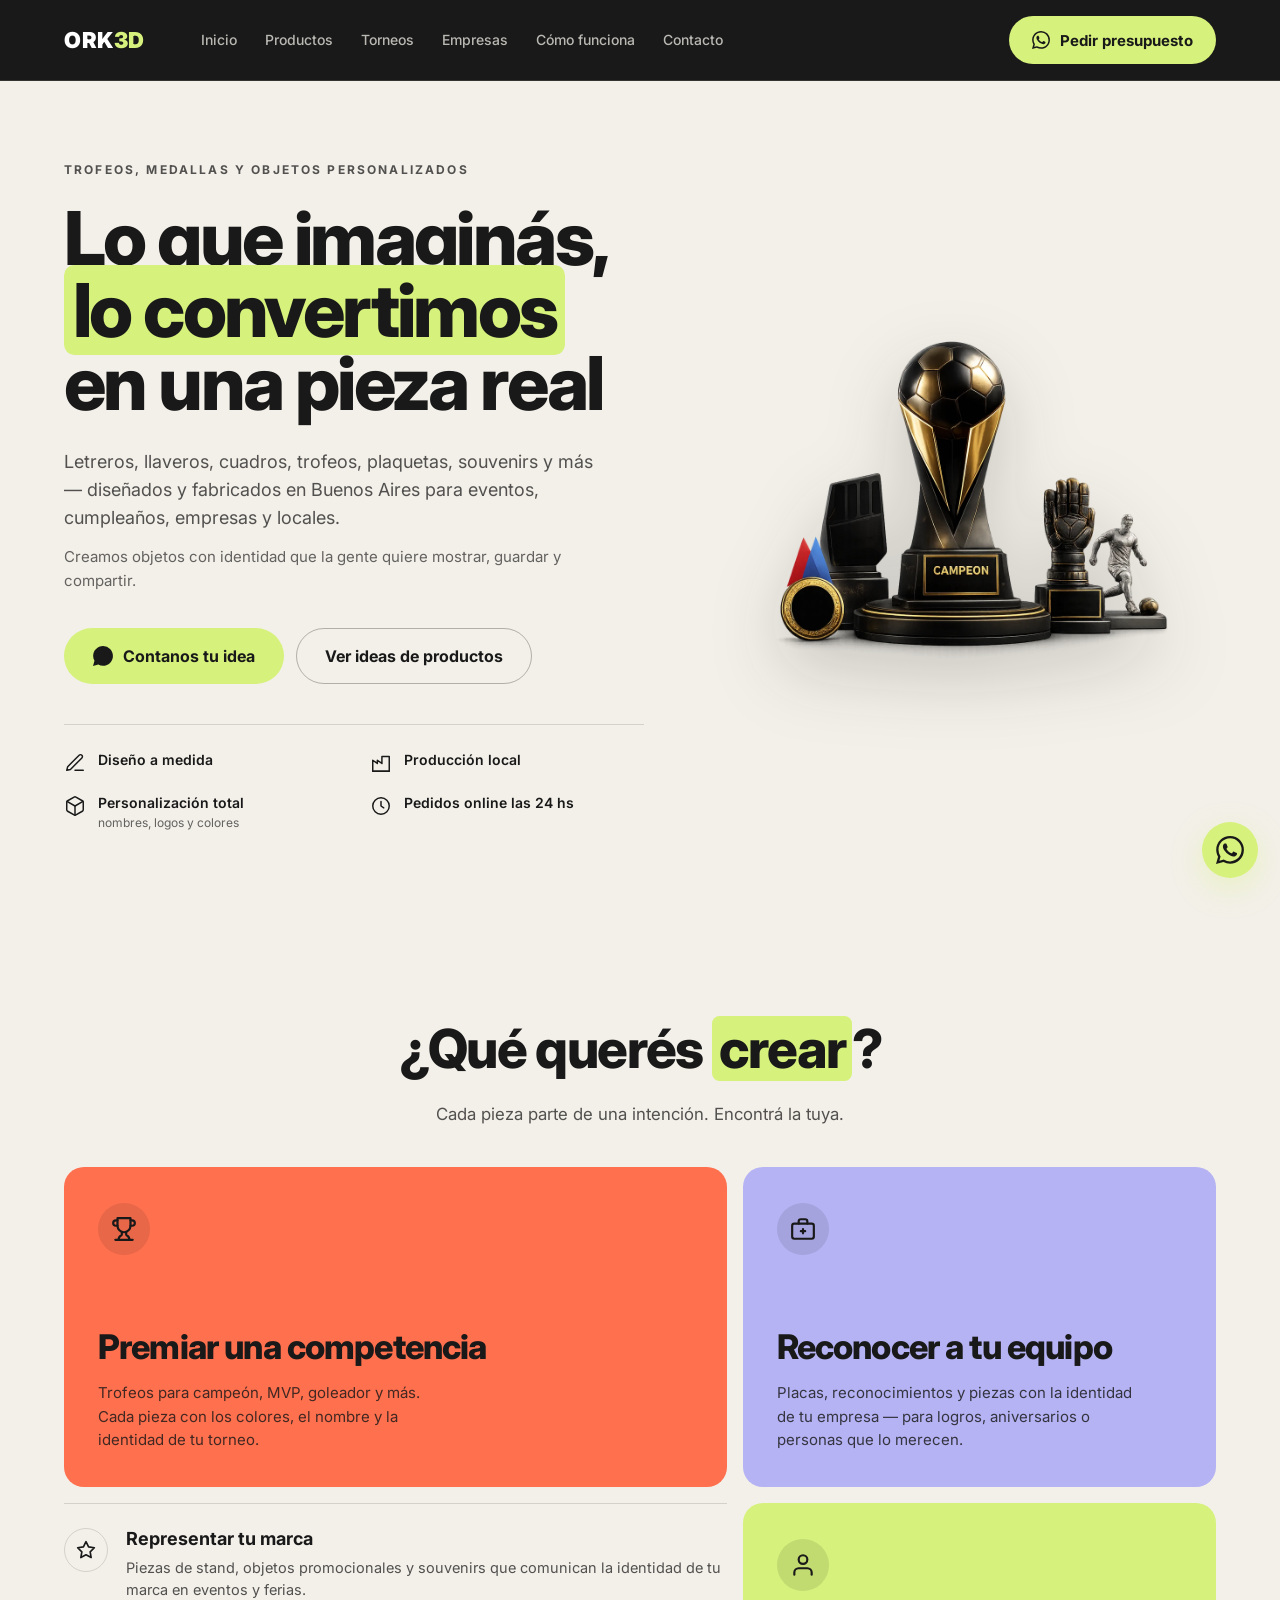
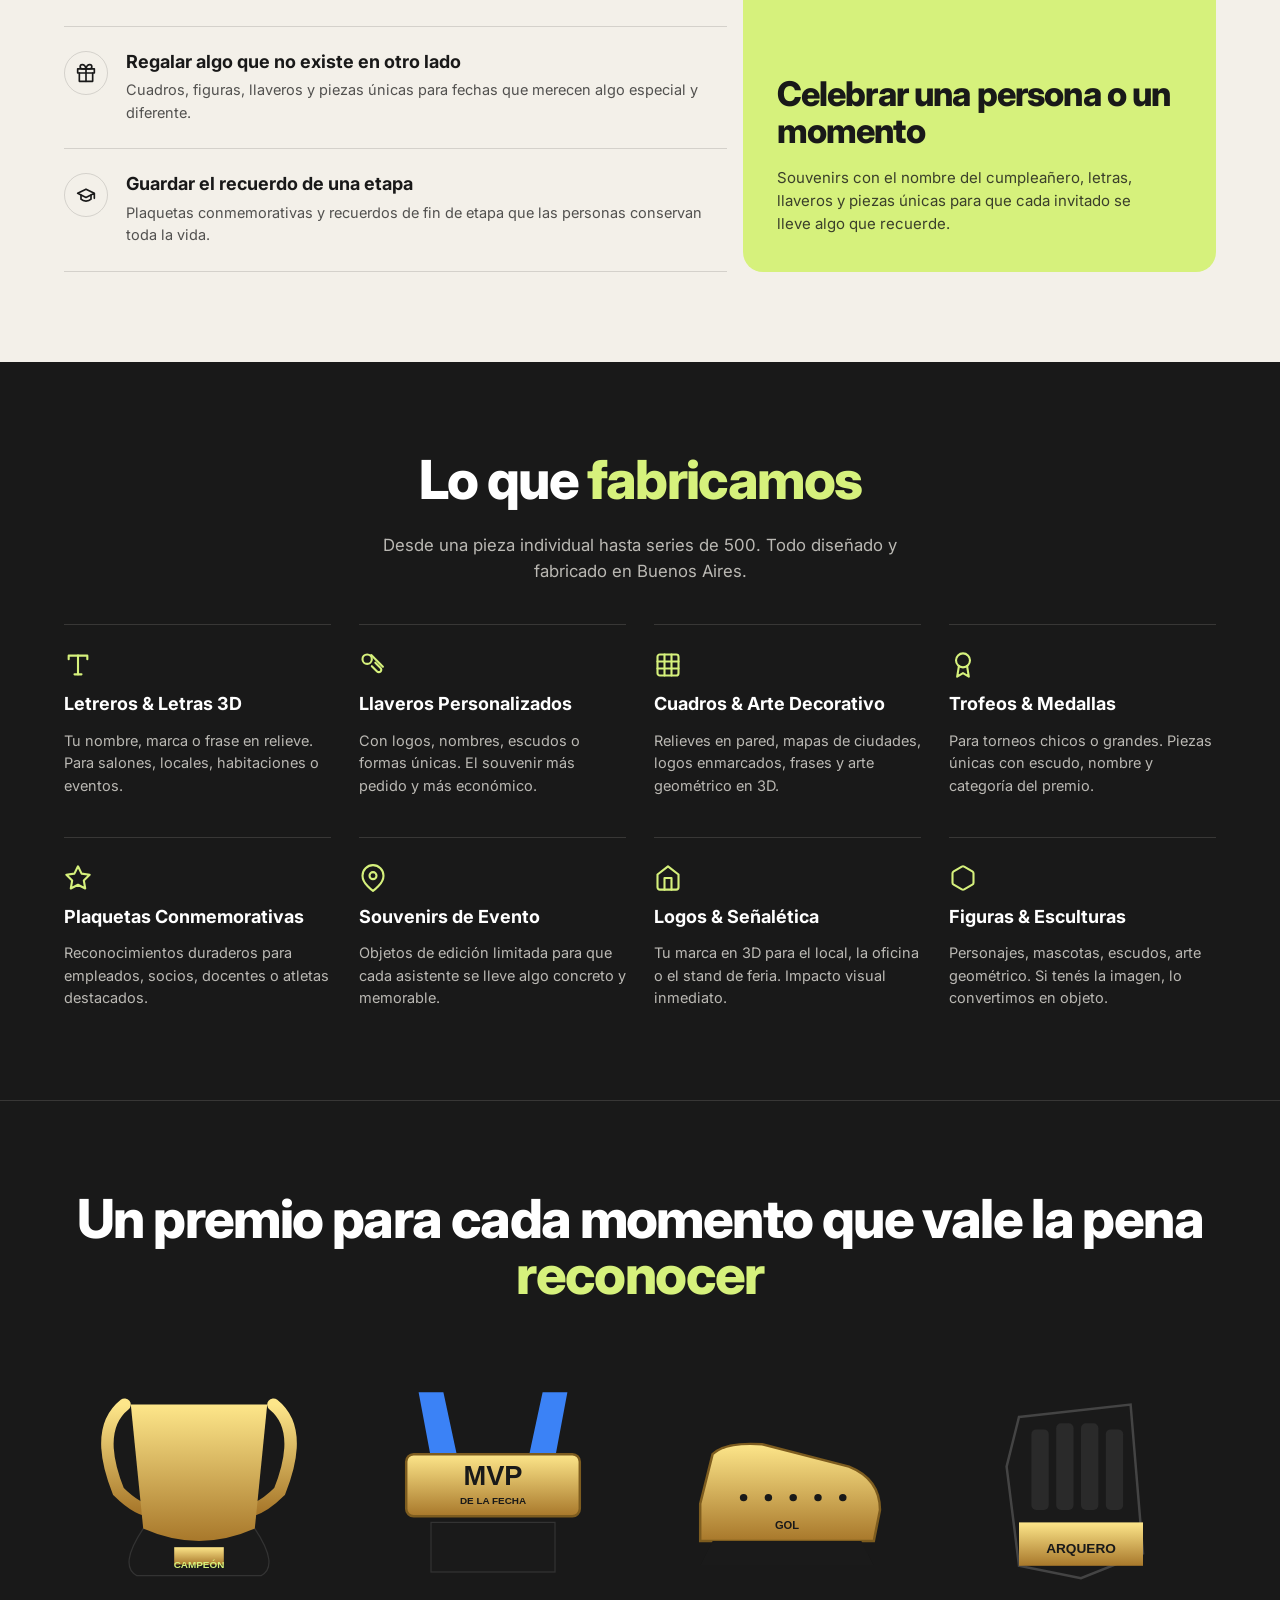
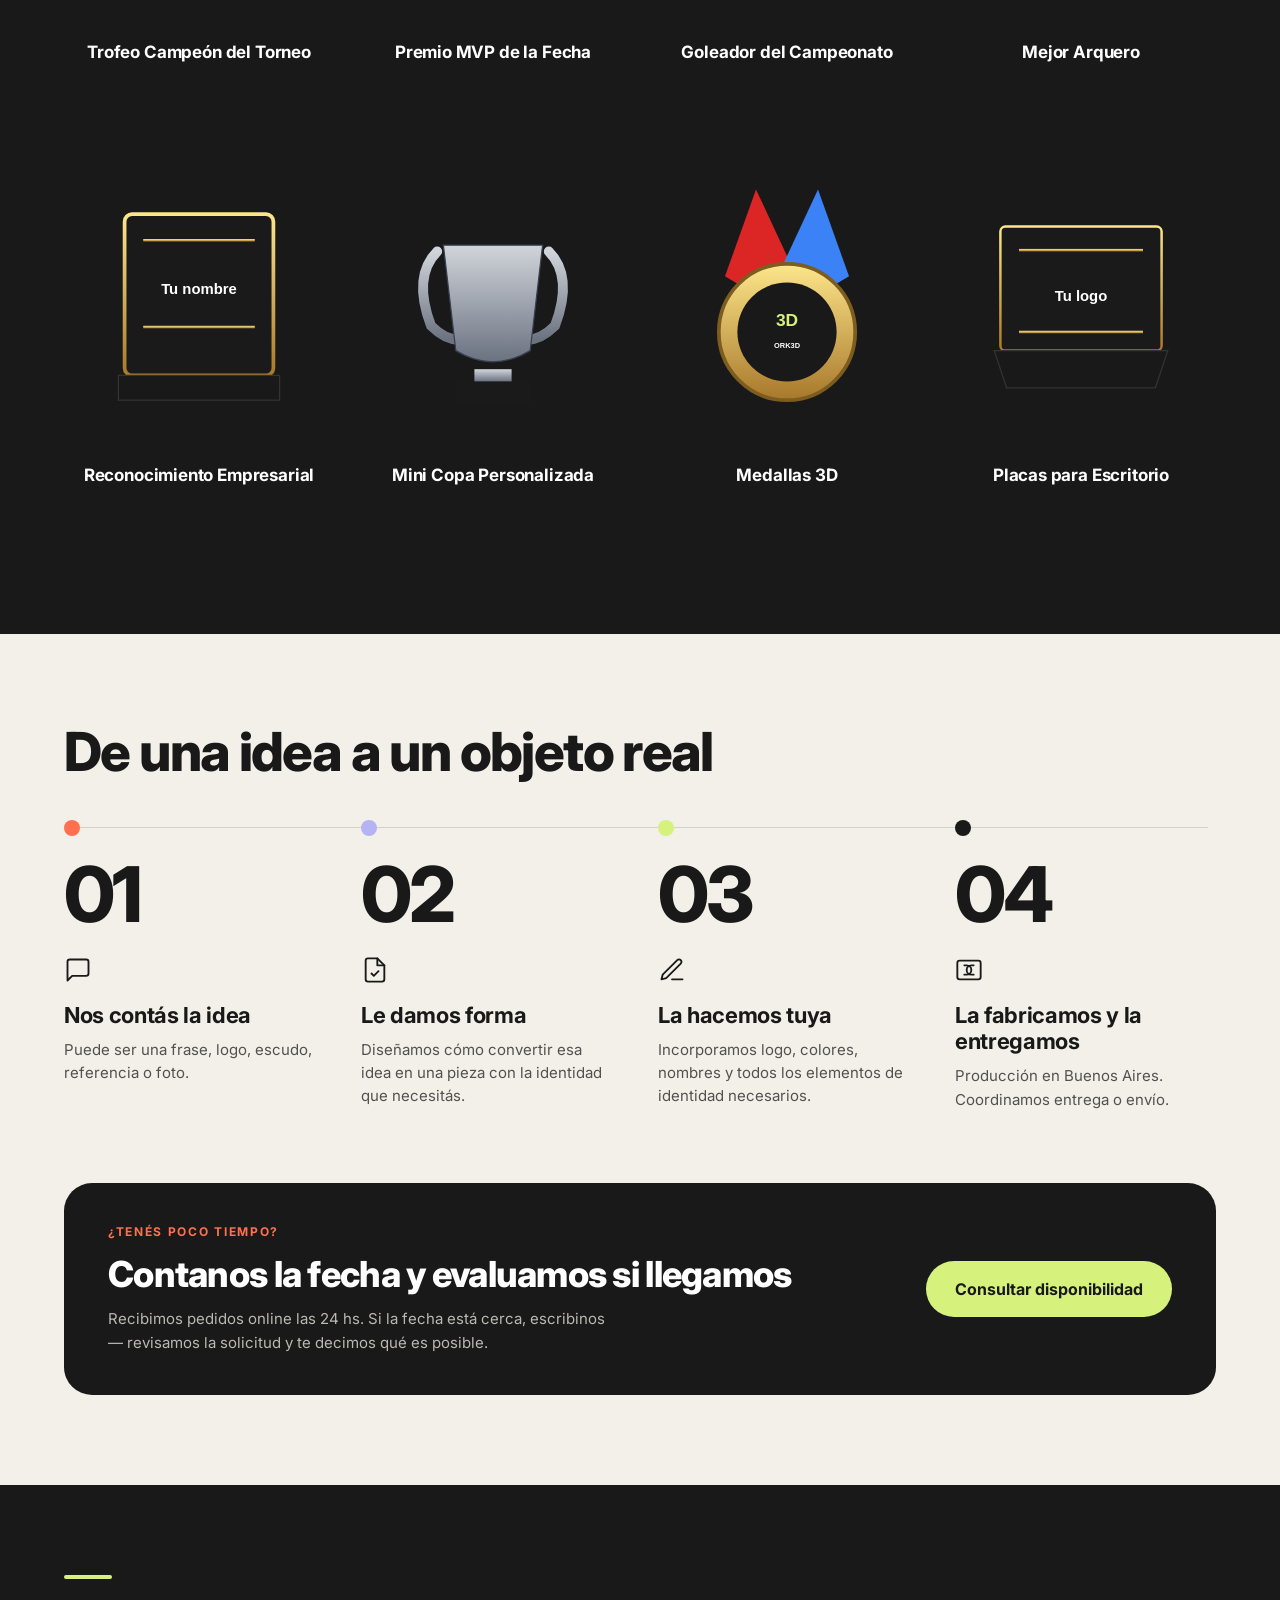
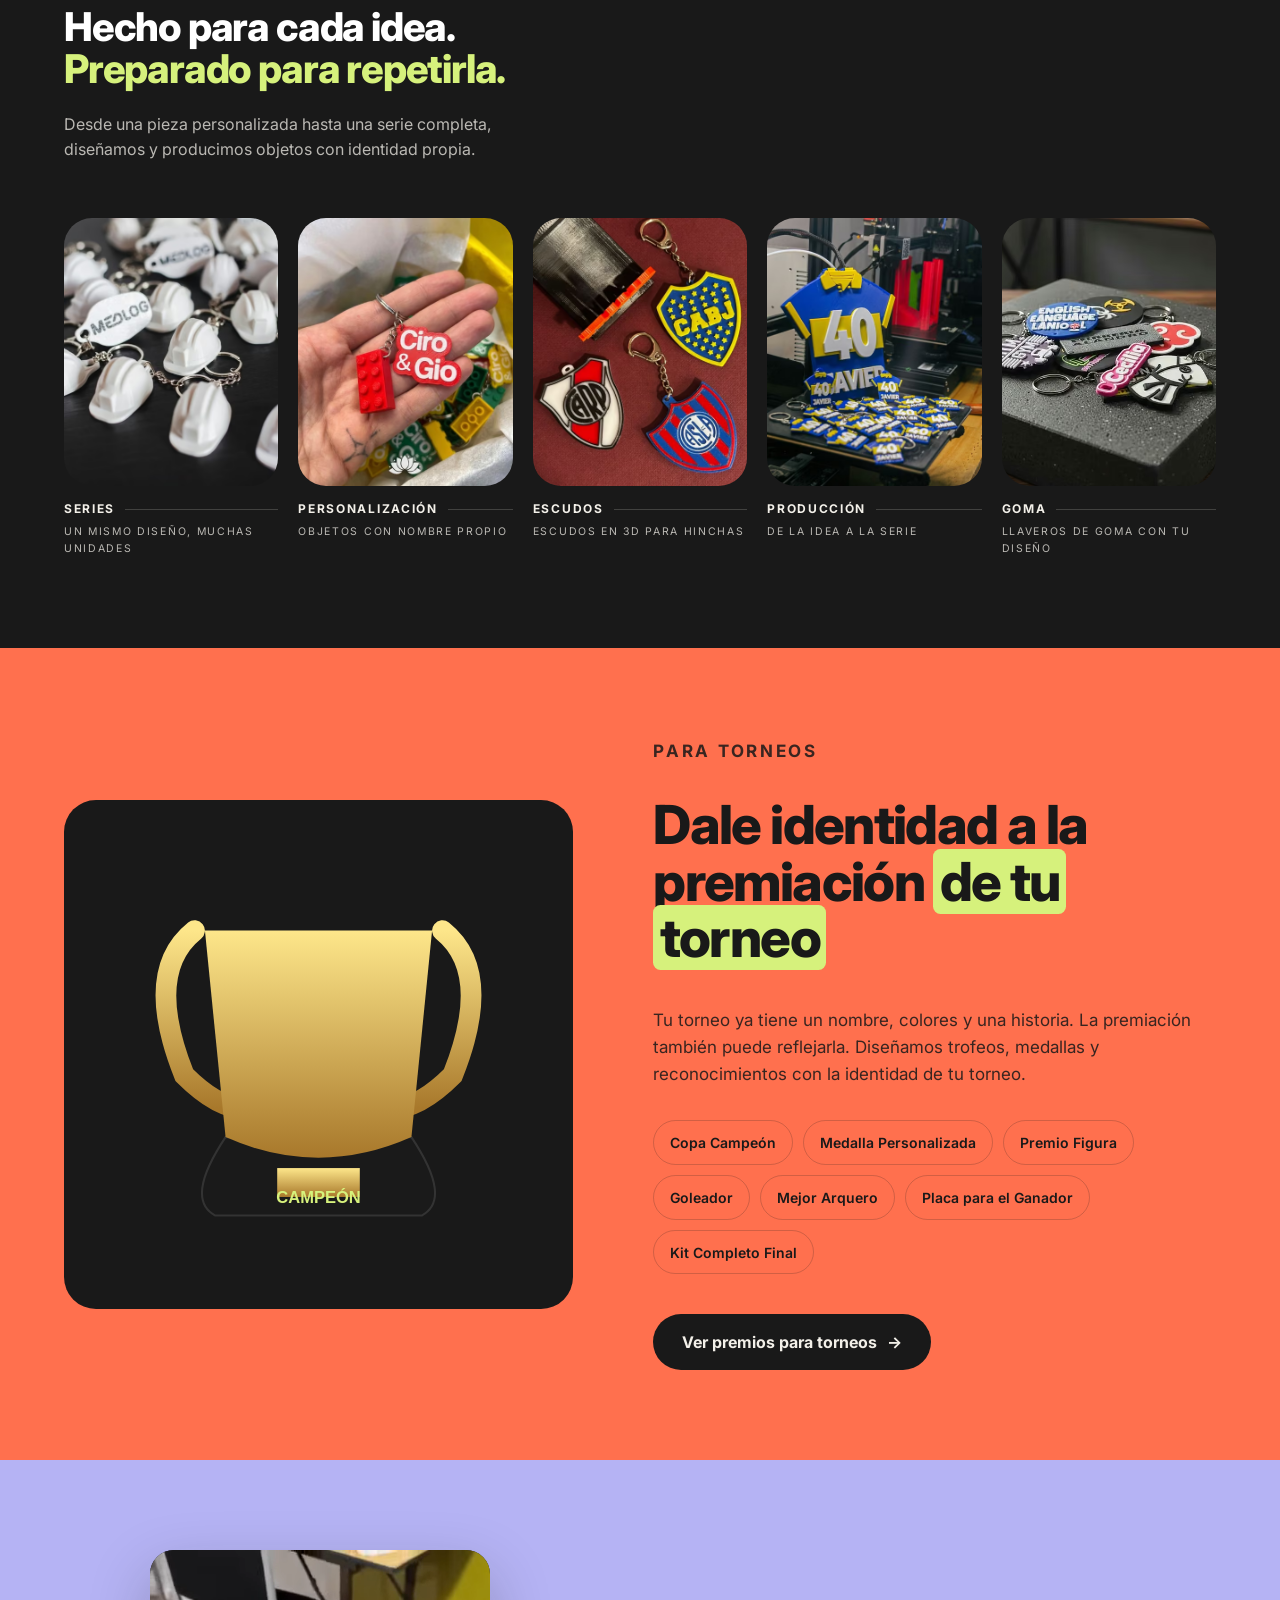
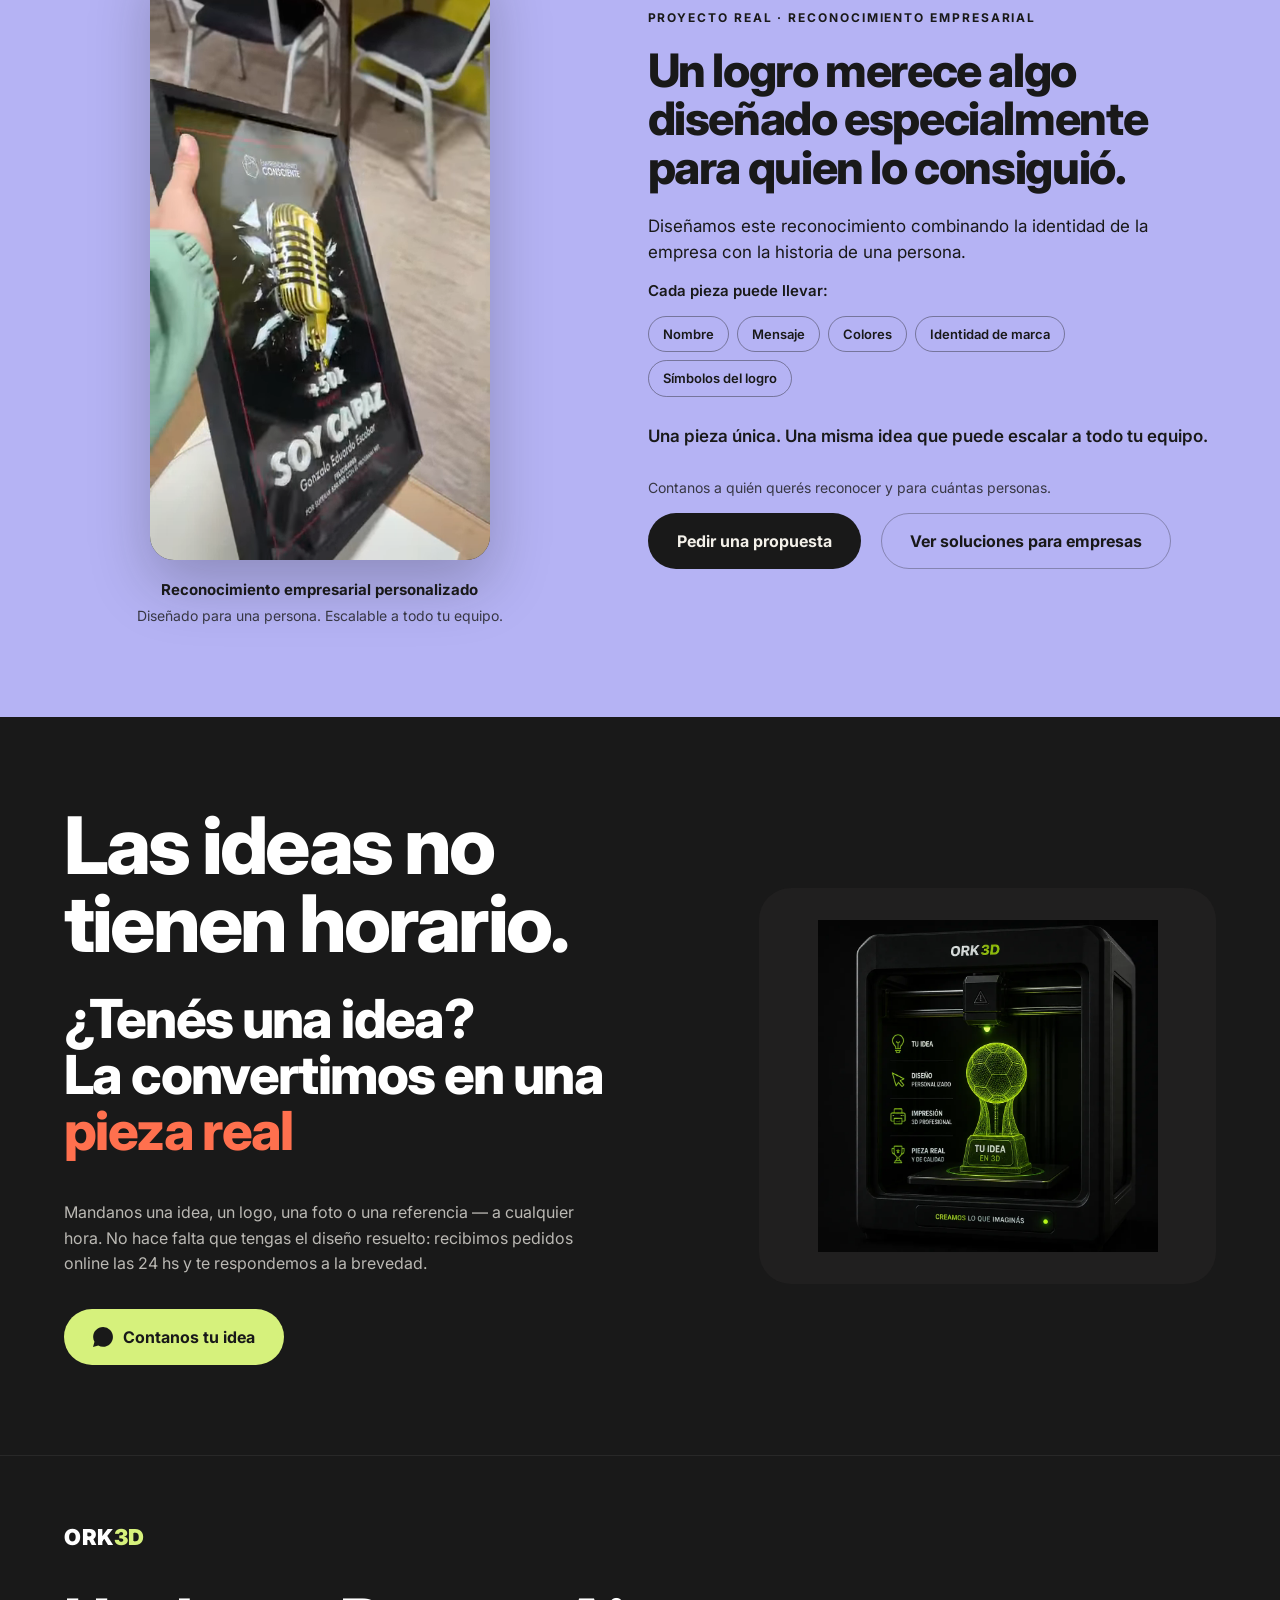
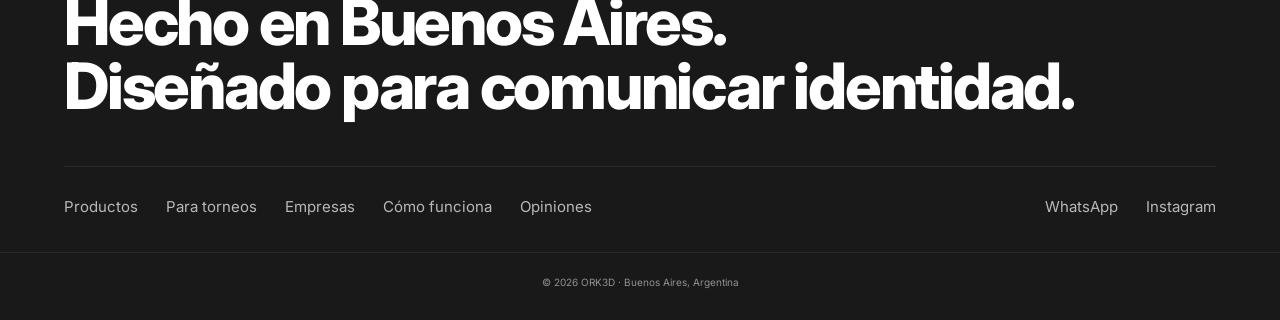
==== commit 9abbc8c4: "feat(home): caso real de reconocimiento empresarial en la sección empresas Reemplaza la lista genéri" ====
--- a/index.html
+++ b/index.html
@@ -26,7 +26,7 @@
 <link rel="preconnect" href="https://fonts.googleapis.com" />
 <link rel="preconnect" href="https://fonts.gstatic.com" crossorigin />
 <link href="https://fonts.googleapis.com/css2?family=Inter:wght@400;500;600;700;800;900&display=swap" rel="stylesheet" />
-<link rel="stylesheet" href="/assets/css/styles.css?v=16" />
+<link rel="stylesheet" href="/assets/css/styles.css?v=17" />
 
 <script type="application/ld+json">
 {
@@ -458,28 +458,42 @@
   </div>
 </section>
 
-<!-- EMPRESAS -->
-<section class="section theme-lila" id="empresas">
-  <div class="container">
-    <h2 class="section__title section__title--center" data-reveal>
-      Reconocimientos que hablan <span class="ul">de tu empresa</span>
-    </h2>
-    <p class="section__lead">
-      Fabricamos piezas para celebrar logros, aniversarios, hitos y personas — con la identidad de tu empresa. Desde reconocimientos individuales hasta kits para equipos.
-    </p>
-    <div class="empresas">
-      <div class="empresas__tile" aria-hidden="true" data-reveal>
-        <img src="/assets/img/p-empresarial.svg?v=2" alt="" loading="lazy" width="520" height="520"/>
+<!-- EMPRESAS: caso real de reconocimiento empresarial. Reutiliza el video y las clases de /regalos-empresariales-fin-de-ano.
+     Reemplaza la lista genérica de productos, que ya aparece en #productos. -->
+<section class="section theme-lila caso-real" id="empresas" aria-labelledby="empresas-titulo">
+  <div class="container caso-real__grid">
+    <figure class="caso-real__figura">
+      <div class="caso-real__marco">
+        <video class="caso-real__video" width="464" height="832" muted playsinline controls preload="none" poster="/assets/img/caso-real/reconocimiento-empresarial-poster.webp" data-caso-video aria-label="Pieza real de reconocimiento empresarial: cuadro negro con un micrófono dorado y el texto SOY CAPAZ.">
+          <source src="/assets/video/caso-real/reconocimiento-empresarial.webm" type="video/webm" />
+          <source src="/assets/video/caso-real/reconocimiento-empresarial.mp4" type="video/mp4" />
+          Tu navegador no puede reproducir este video.
+        </video>
       </div>
-      <ol class="index-list" data-reveal>
-        <li><span>01</span>Trofeos deportivos</li>
-        <li><span>02</span>Medallas personalizadas</li>
-        <li><span>03</span>Llaveros de club</li>
-        <li><span>04</span>Logos 3D</li>
-        <li><span>05</span>Soportes para escritorio</li>
-        <li><span>06</span>Merchandising para marcas</li>
-        <li><span>07</span>Piezas funcionales a medida</li>
-      </ol>
+      <figcaption class="caso-real__pie">
+        <span class="caso-real__pie-titulo">Reconocimiento empresarial personalizado</span>
+        <span class="caso-real__pie-sub">Diseñado para una persona. Escalable a todo tu equipo.</span>
+      </figcaption>
+    </figure>
+
+    <div class="caso-real__texto">
+      <p class="caso-real__eyebrow">PROYECTO REAL · RECONOCIMIENTO EMPRESARIAL</p>
+      <h2 class="caso-real__titulo" id="empresas-titulo">Un logro merece algo diseñado especialmente para quien lo consiguió.</h2>
+      <p class="caso-real__lead">Diseñamos este reconocimiento combinando la identidad de la empresa con la historia de una persona.</p>
+      <p class="caso-real__detalle">Cada pieza puede llevar:</p>
+      <ul class="caso-real__chips" aria-label="Elementos personalizables">
+        <li>Nombre</li>
+        <li>Mensaje</li>
+        <li>Colores</li>
+        <li>Identidad de marca</li>
+        <li>Símbolos del logro</li>
+      </ul>
+      <p class="caso-real__cierre">Una pieza única. Una misma idea que puede escalar a todo tu equipo.</p>
+      <p class="caso-real__micro">Contanos a quién querés reconocer y para cuántas personas.</p>
+      <div class="caso-real__acciones">
+        <a href="#" class="btn btn--primary btn--lg" data-wa data-wa-source="caso_real_home" data-wa-msg="Hola, quiero pedir una propuesta de reconocimiento empresarial personalizado en ORK3D.">Pedir una propuesta</a>
+        <a href="/regalos-empresariales-fin-de-ano" class="btn btn--ghost btn--lg">Ver soluciones para empresas</a>
+      </div>
     </div>
   </div>
 </section>
@@ -540,6 +554,6 @@
 </a>
 
 <script src="/config.js"></script>
-<script src="/assets/js/main.js?v=3"></script>
+<script src="/assets/js/main.js?v=4"></script>
 </body>
 </html>
--- a/assets/css/styles.css
+++ b/assets/css/styles.css
@@ -1411,6 +1411,105 @@
   border-radius: 999px;
   padding: 3px 10px;
   white-space: nowrap;
+}
+
+/* ============== CASO REAL · RECONOCIMIENTO EMPRESARIAL (página de regalos) ============== */
+.caso-real__grid {
+  display: grid;
+  gap: 48px;
+  align-items: center;
+}
+.caso-real__figura { margin: 0; }
+.caso-real__marco {
+  width: min(100%, 340px);
+  aspect-ratio: 464 / 832;
+  margin: 0 auto;
+  overflow: hidden;
+  border-radius: 24px;
+  background: var(--color-black);
+  box-shadow: 0 24px 60px rgba(25,25,25,0.25);
+}
+.caso-real__video {
+  display: block;
+  width: 100%;
+  height: 100%;
+  object-fit: cover;
+}
+.caso-real__pie {
+  display: flex;
+  flex-direction: column;
+  gap: 4px;
+  margin-top: 18px;
+  text-align: center;
+}
+.caso-real__pie-titulo {
+  font-size: 15px;
+  font-weight: 700;
+}
+.caso-real__pie-sub {
+  font-size: 14px;
+  color: var(--text-dim);
+}
+.caso-real__eyebrow {
+  margin: 0 0 18px;
+  font-size: 12px;
+  font-weight: 700;
+  letter-spacing: 0.16em;
+}
+.caso-real__titulo {
+  margin: 0 0 22px;
+  font-size: clamp(32px, 3.6vw, 48px);
+  font-weight: 800;
+  line-height: 1.06;
+  letter-spacing: -0.03em;
+  text-wrap: balance;
+}
+.caso-real__lead {
+  margin: 0 0 14px;
+  font-size: 17px;
+  line-height: 1.5;
+}
+.caso-real__detalle {
+  margin: 0;
+  font-size: 15px;
+  font-weight: 600;
+}
+.caso-real__chips {
+  display: flex;
+  flex-wrap: wrap;
+  gap: 8px;
+  margin: 14px 0 26px;
+  padding: 0;
+  list-style: none;
+}
+.caso-real__chips li {
+  padding: 7px 14px;
+  border: 1px solid rgba(25,25,25,0.4);
+  border-radius: 999px;
+  font-size: 13px;
+  font-weight: 600;
+}
+.caso-real__cierre {
+  margin: 0 0 28px;
+  font-size: 17px;
+  font-weight: 600;
+}
+.caso-real__micro {
+  margin: 0 0 14px;
+  font-size: 14px;
+  color: var(--text-dim);
+}
+.caso-real__acciones {
+  display: flex;
+  flex-wrap: wrap;
+  align-items: center;
+  gap: 12px 20px;
+}
+@media (min-width: 900px) {
+  .caso-real__grid { grid-template-columns: minmax(0, 0.9fr) minmax(0, 1fr); gap: 72px; }
+}
+@media (max-width: 480px) {
+  .caso-real__acciones .btn { width: 100%; }
 }
 
 /* Quote form (S6) */
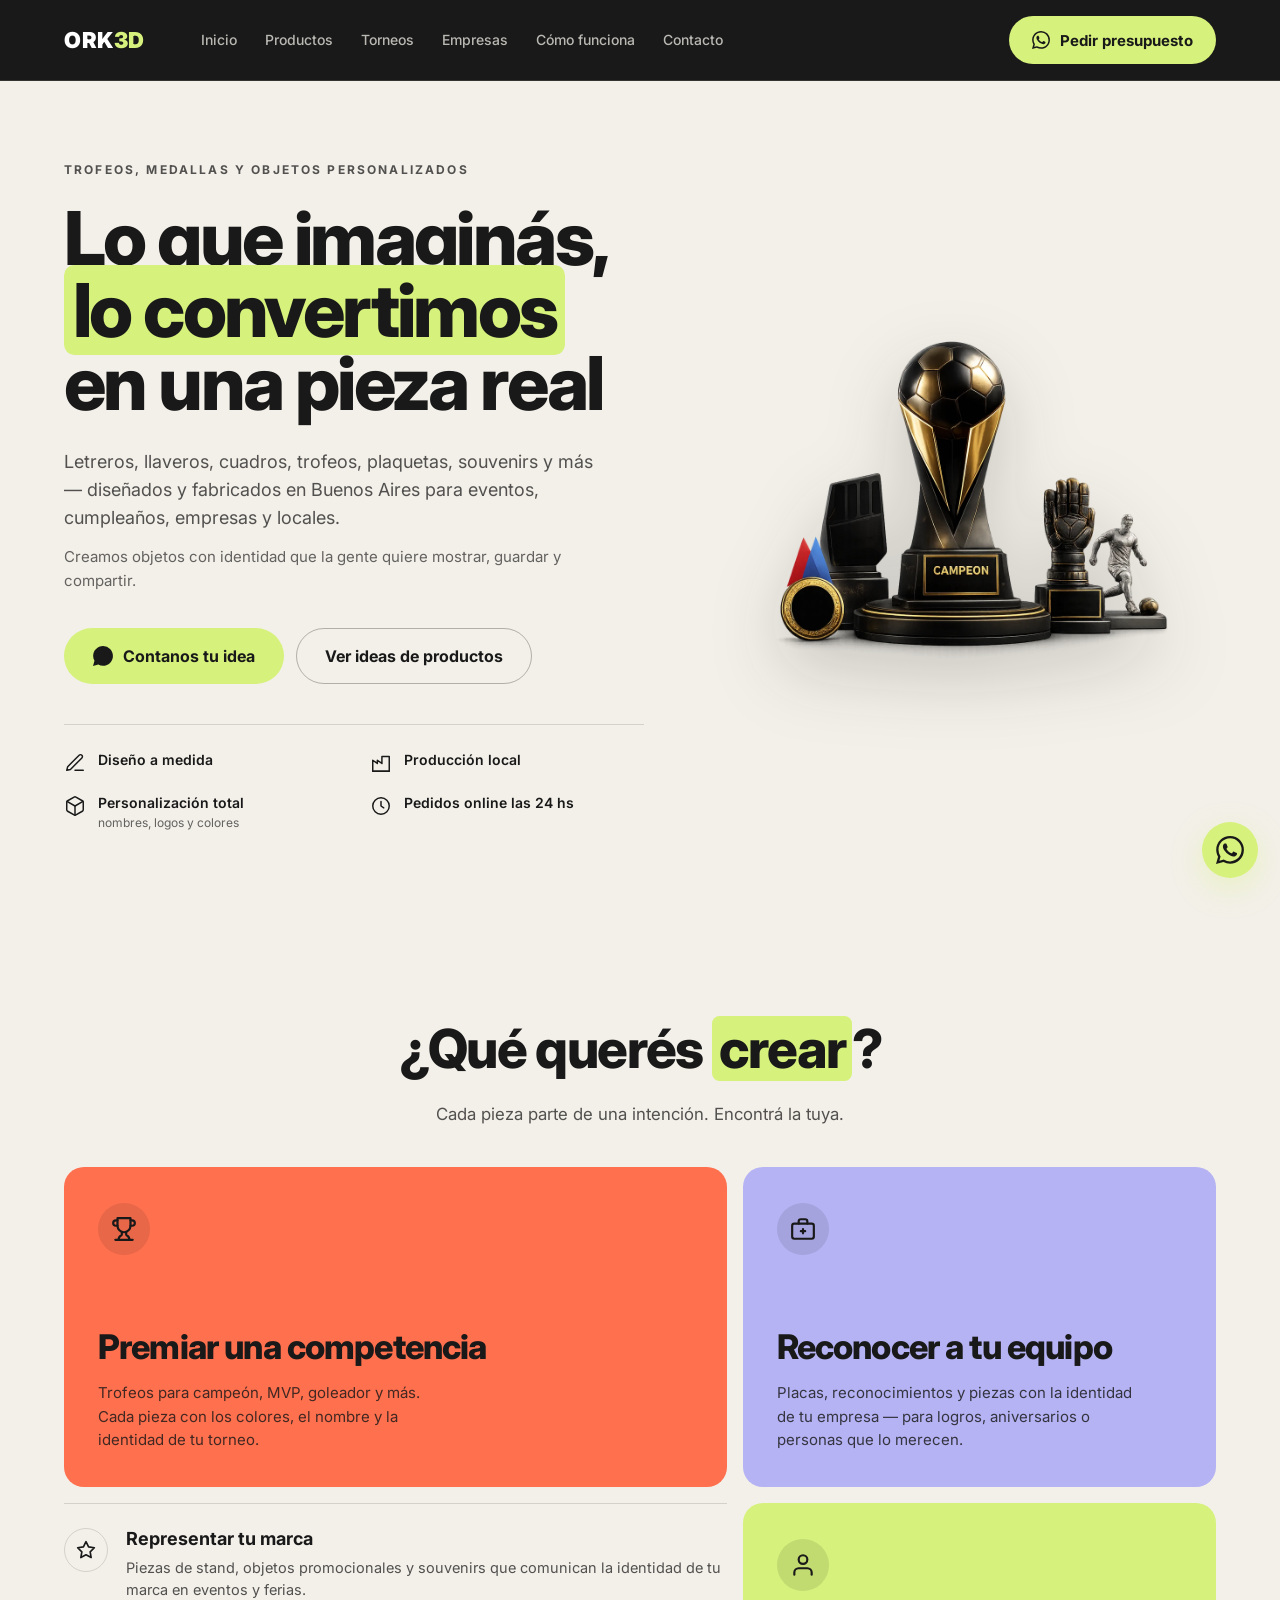
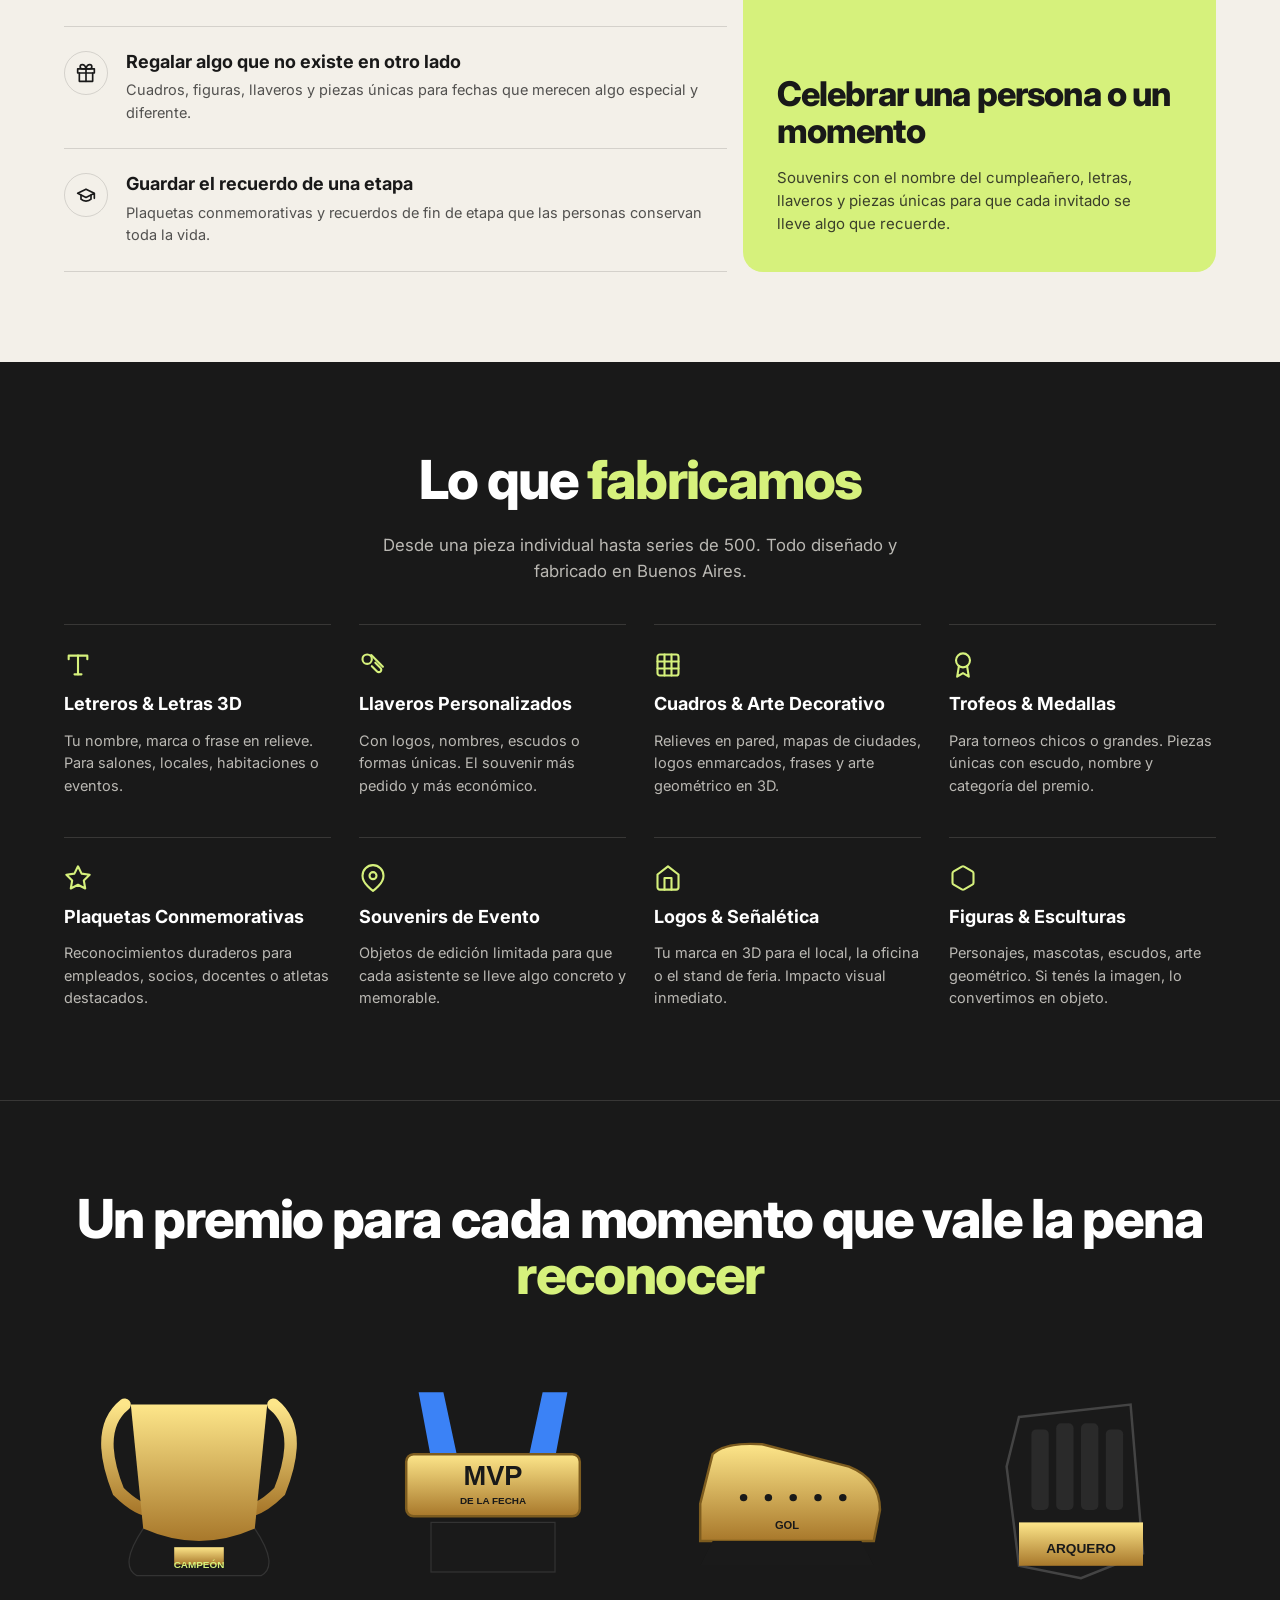
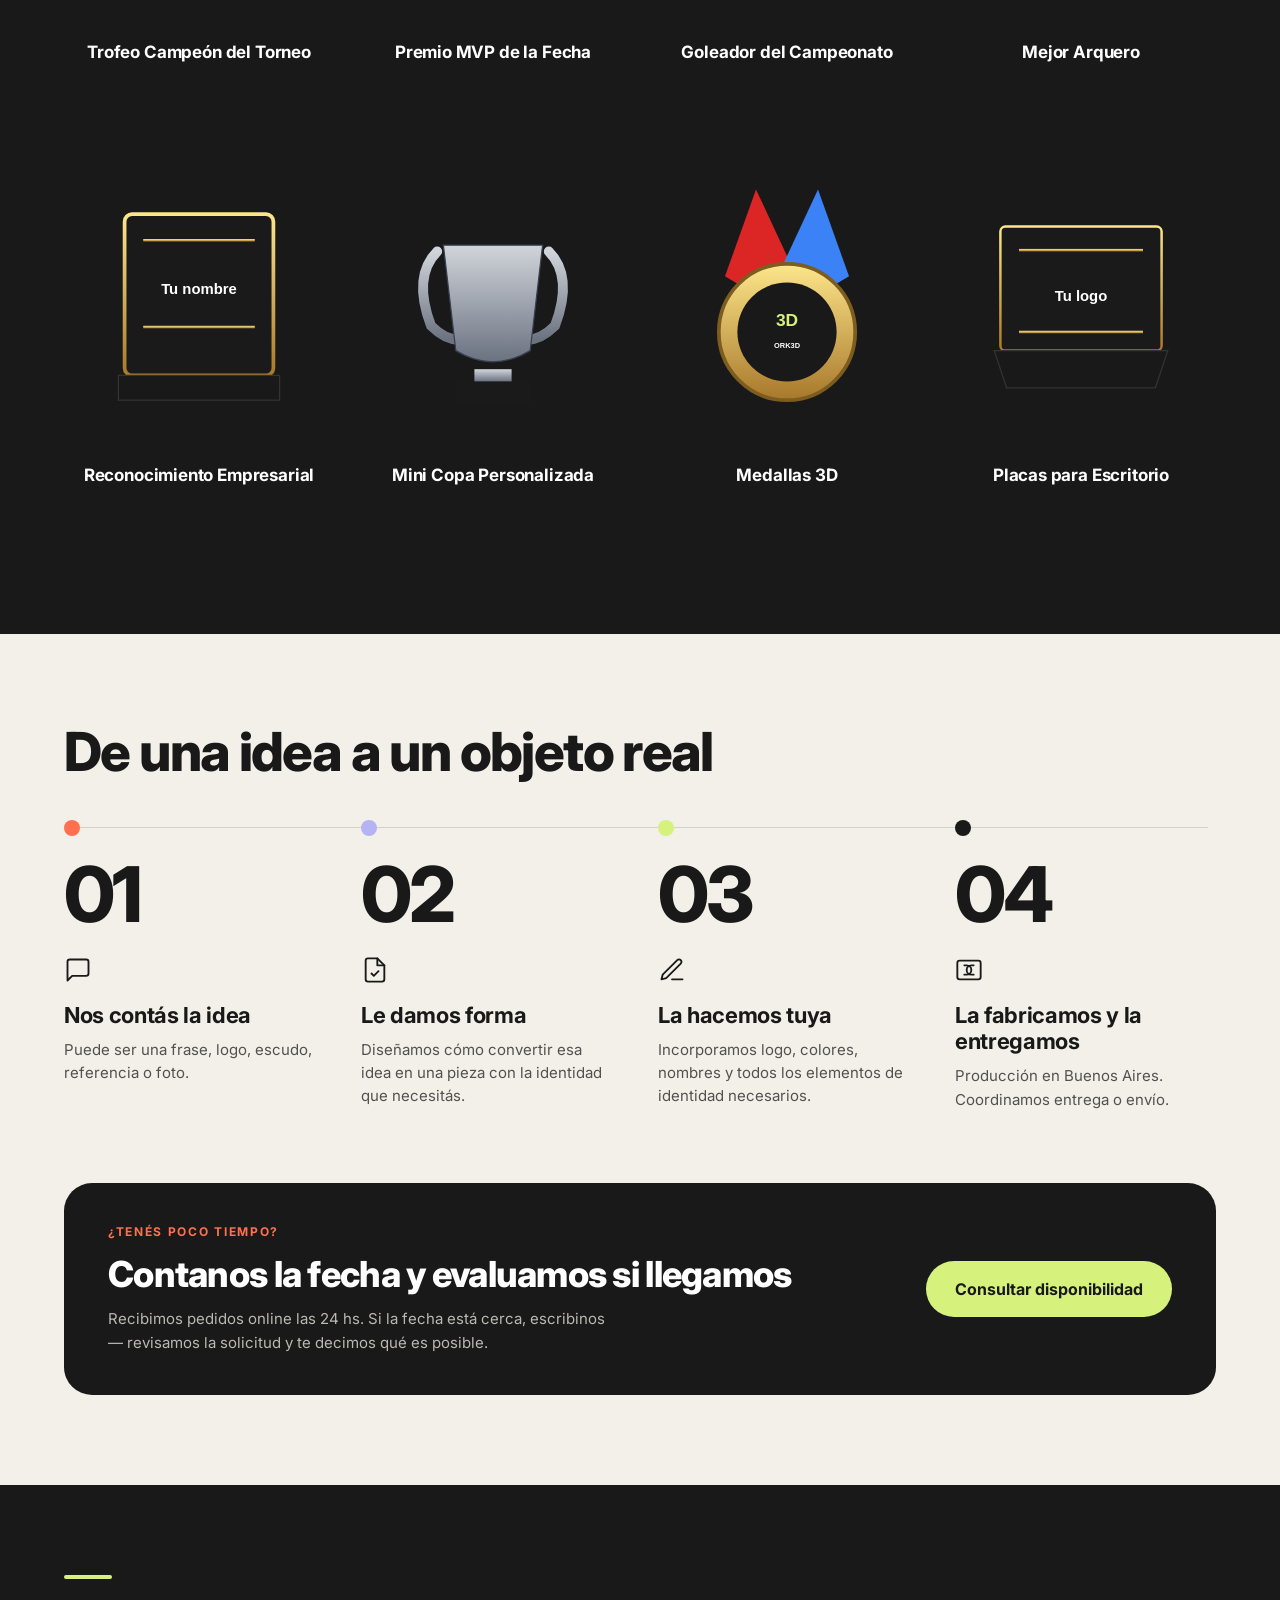
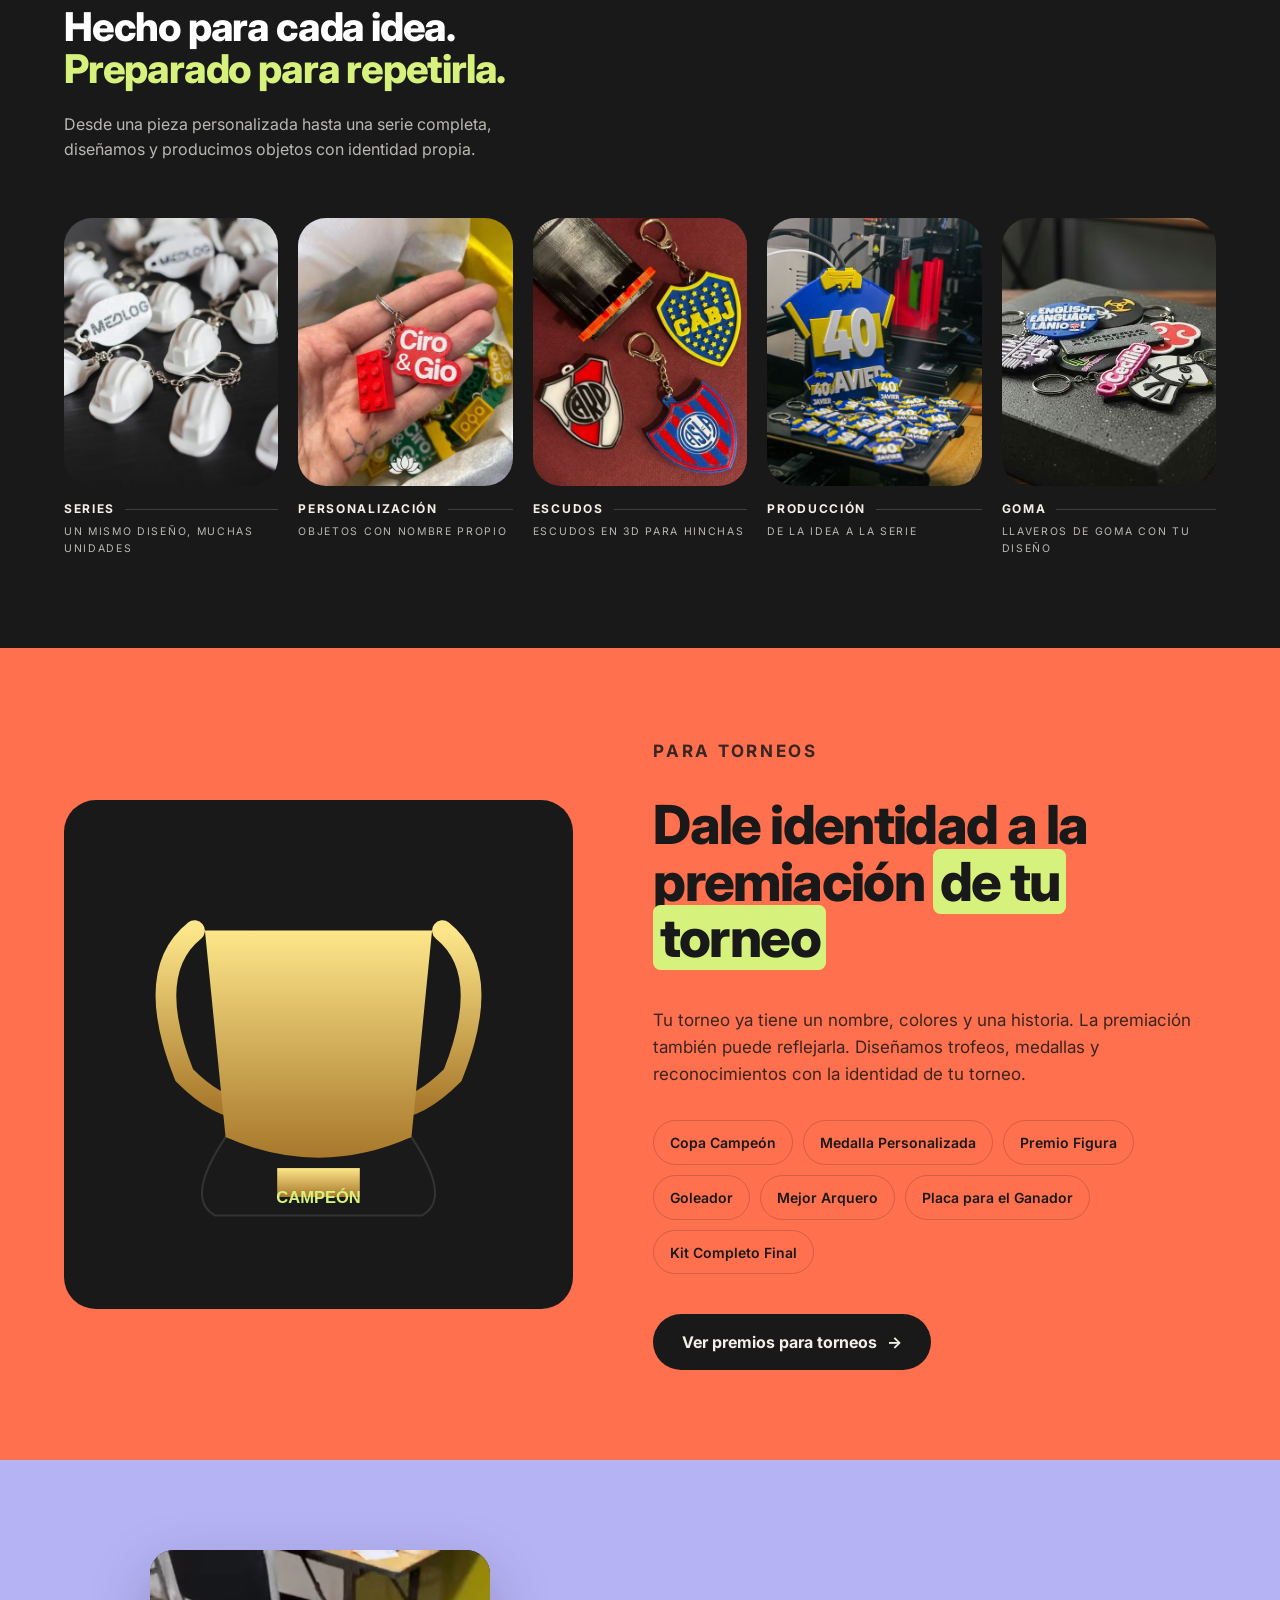
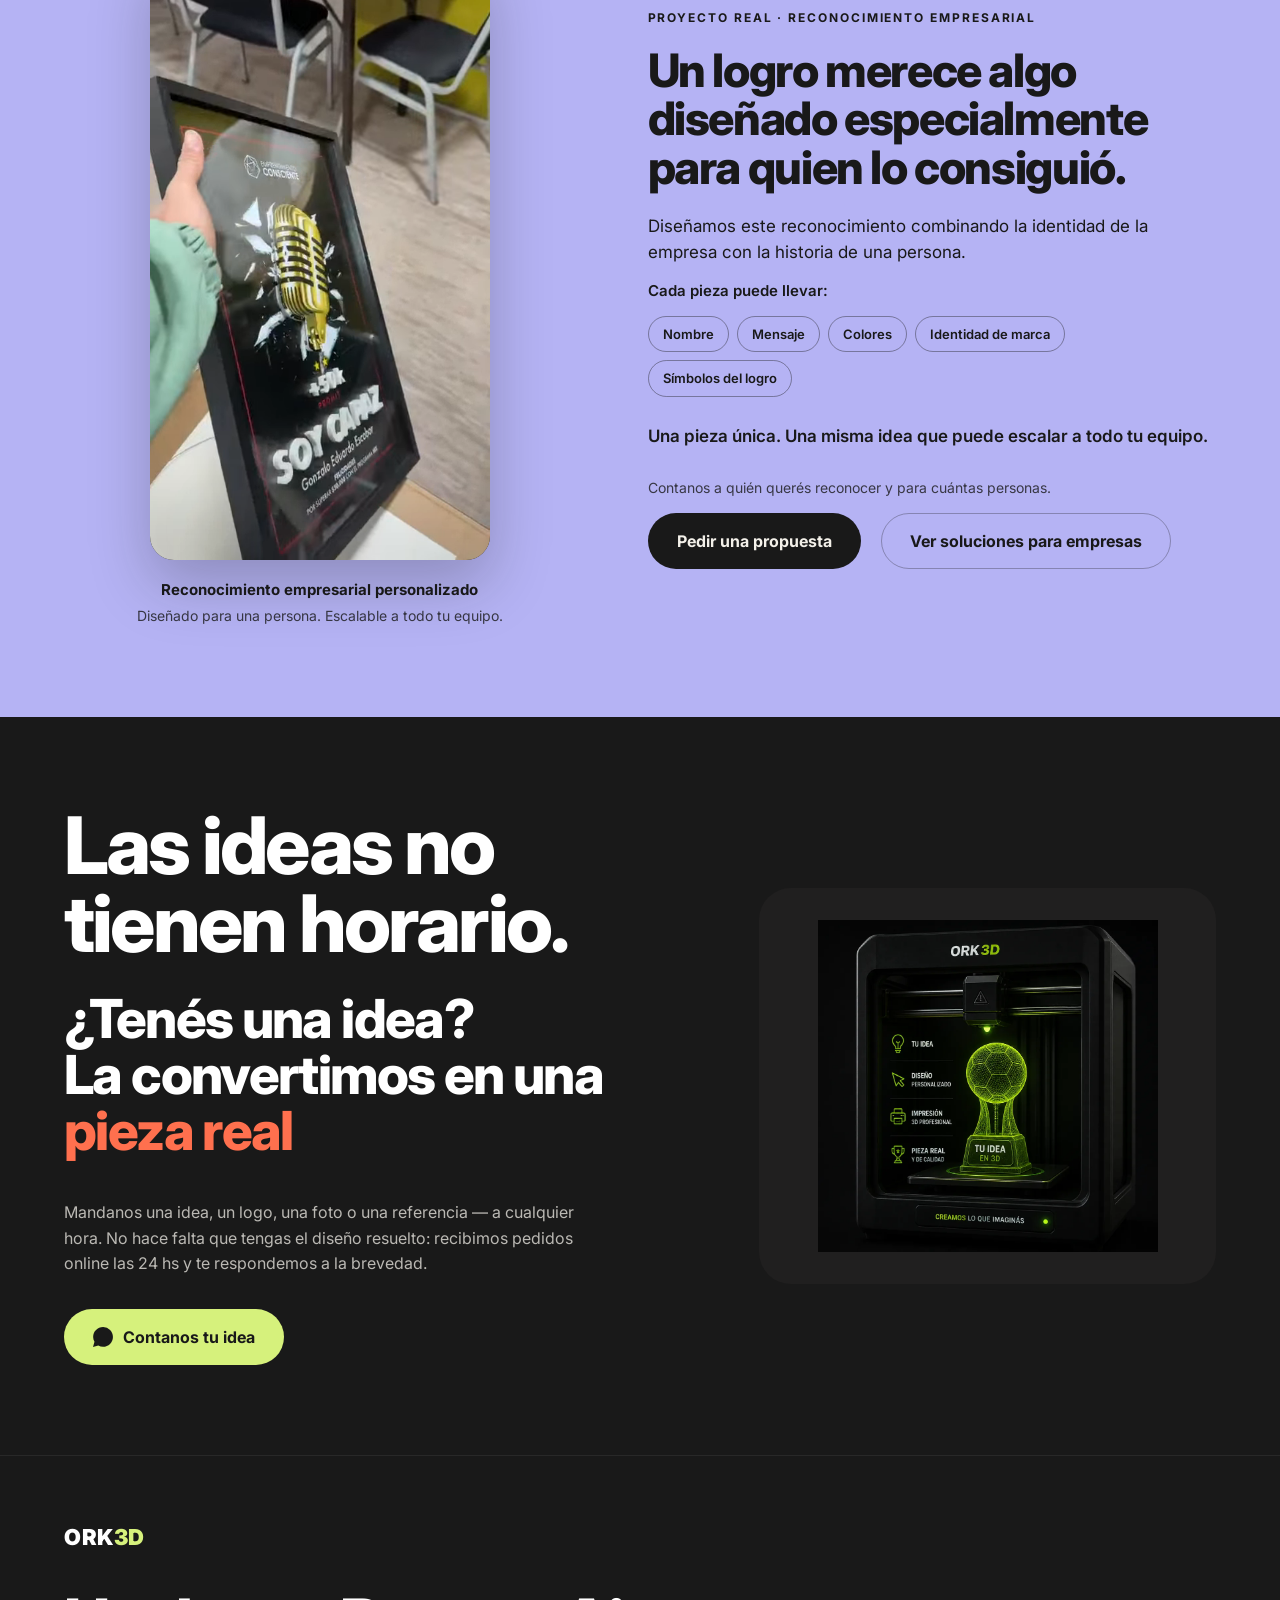
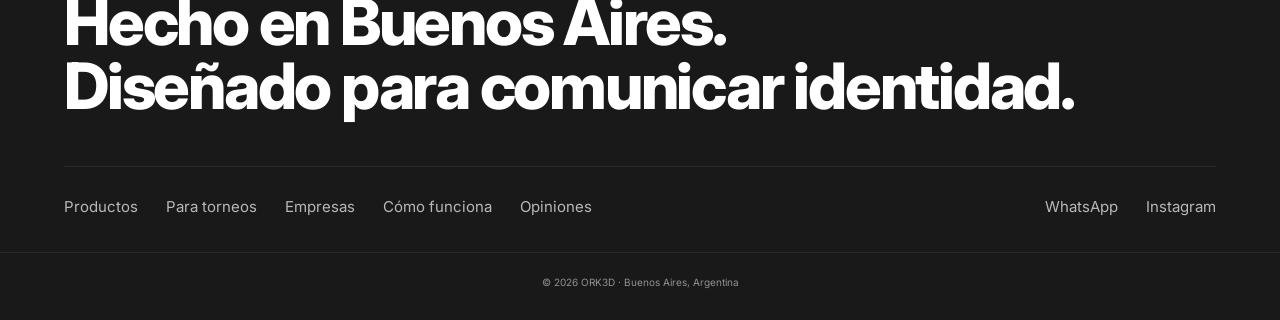
==== commit 896587b2: "feat(caso-real): en móvil el video se reproduce al tocar, portada diferida Medición en laboratorio: " ====
--- a/index.html
+++ b/index.html
@@ -26,7 +26,7 @@
 <link rel="preconnect" href="https://fonts.googleapis.com" />
 <link rel="preconnect" href="https://fonts.gstatic.com" crossorigin />
 <link href="https://fonts.googleapis.com/css2?family=Inter:wght@400;500;600;700;800;900&display=swap" rel="stylesheet" />
-<link rel="stylesheet" href="/assets/css/styles.css?v=17" />
+<link rel="stylesheet" href="/assets/css/styles.css?v=20" />
 
 <script type="application/ld+json">
 {
@@ -464,11 +464,12 @@
   <div class="container caso-real__grid">
     <figure class="caso-real__figura">
       <div class="caso-real__marco">
-        <video class="caso-real__video" width="464" height="832" muted playsinline controls preload="none" poster="/assets/img/caso-real/reconocimiento-empresarial-poster.webp" data-caso-video aria-label="Pieza real de reconocimiento empresarial: cuadro negro con un micrófono dorado y el texto SOY CAPAZ.">
+        <video class="caso-real__video" width="464" height="832" muted playsinline controls preload="none" data-poster="/assets/img/caso-real/reconocimiento-empresarial-poster.webp" data-caso-video aria-label="Pieza real de reconocimiento empresarial: cuadro negro con un micrófono dorado y el texto SOY CAPAZ.">
           <source src="/assets/video/caso-real/reconocimiento-empresarial.webm" type="video/webm" />
           <source src="/assets/video/caso-real/reconocimiento-empresarial.mp4" type="video/mp4" />
           Tu navegador no puede reproducir este video.
         </video>
+        <button type="button" class="btn btn--primary caso-real__play" data-caso-play hidden>Reproducir el video</button>
       </div>
       <figcaption class="caso-real__pie">
         <span class="caso-real__pie-titulo">Reconocimiento empresarial personalizado</span>
@@ -554,6 +555,6 @@
 </a>
 
 <script src="/config.js"></script>
-<script src="/assets/js/main.js?v=4"></script>
+<script src="/assets/js/main.js?v=6"></script>
 </body>
 </html>
--- a/assets/css/styles.css
+++ b/assets/css/styles.css
@@ -1421,6 +1421,7 @@
 }
 .caso-real__figura { margin: 0; }
 .caso-real__marco {
+  position: relative;
   width: min(100%, 340px);
   aspect-ratio: 464 / 832;
   margin: 0 auto;
@@ -1435,6 +1436,21 @@
   height: 100%;
   object-fit: cover;
 }
+/* En móvil el video arranca oculto y se muestra al tocar el botón (ver setupCasoRealVideo). */
+.caso-real__video[hidden],
+.caso-real__play[hidden] { display: none; }
+/* Más específico que .theme-lila .btn--primary: sobre el marco negro el botón tiene que seguir siendo lima. */
+.caso-real__marco .caso-real__play.btn--primary {
+  position: absolute;
+  inset: 0;
+  margin: auto;
+  width: fit-content;
+  height: fit-content;
+  background: var(--color-lime);
+  color: var(--color-black);
+}
+.caso-real__marco .caso-real__play.btn--primary:hover { background: var(--color-cream); }
+.caso-real__play:focus-visible { outline: 2px solid var(--color-cream); outline-offset: 4px; }
 .caso-real__pie {
   display: flex;
   flex-direction: column;
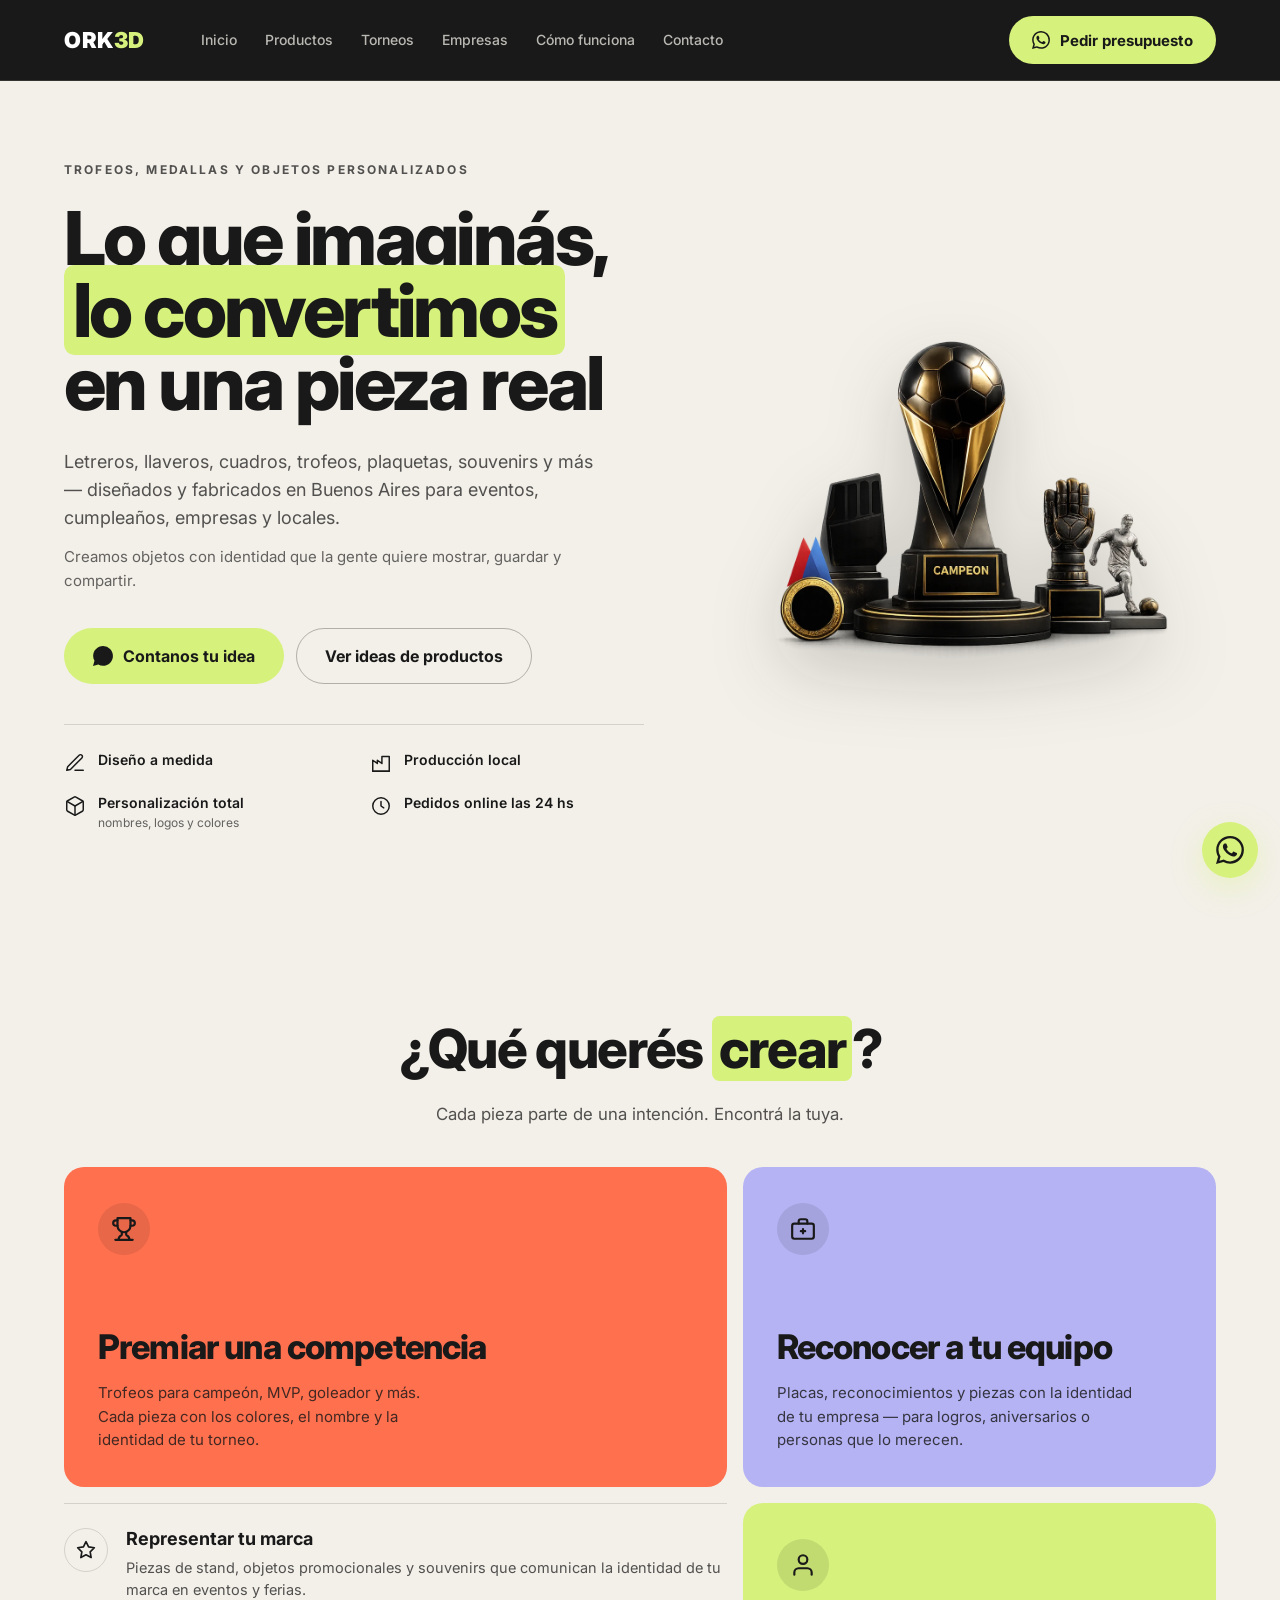
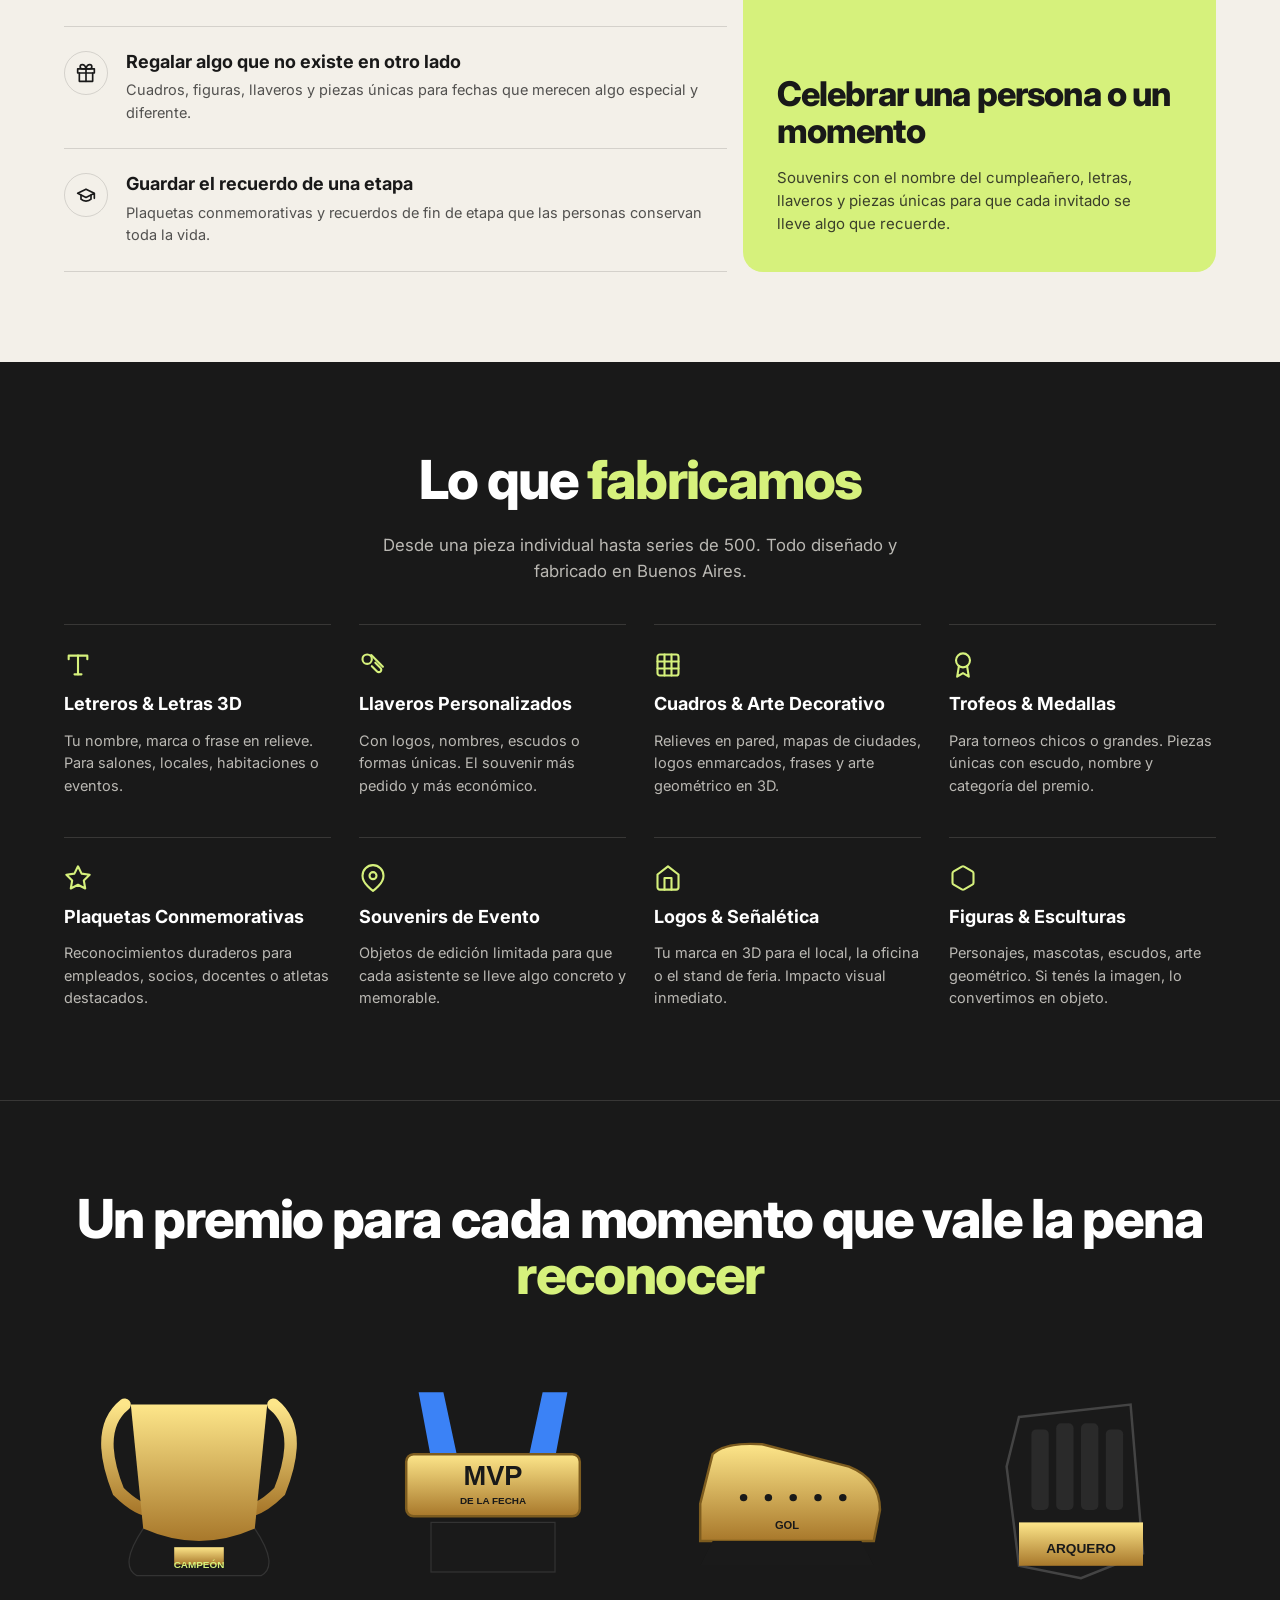
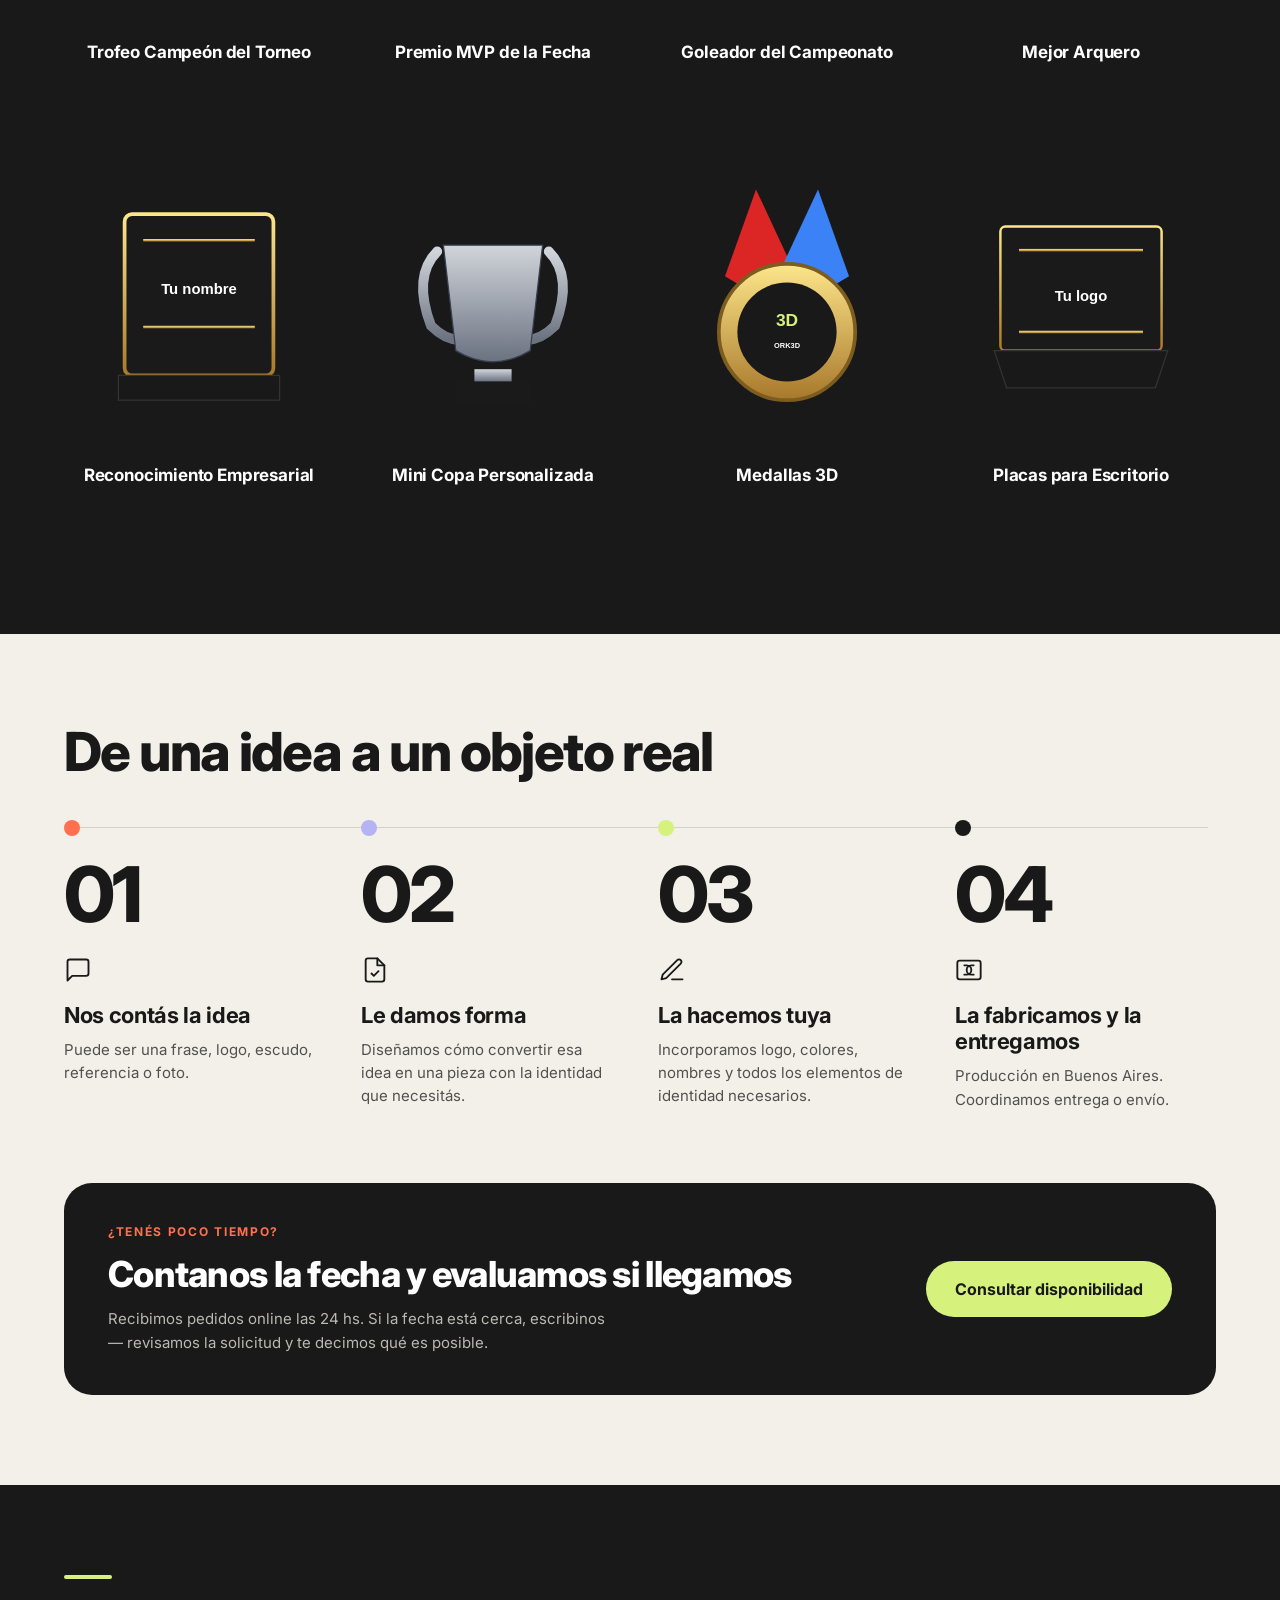
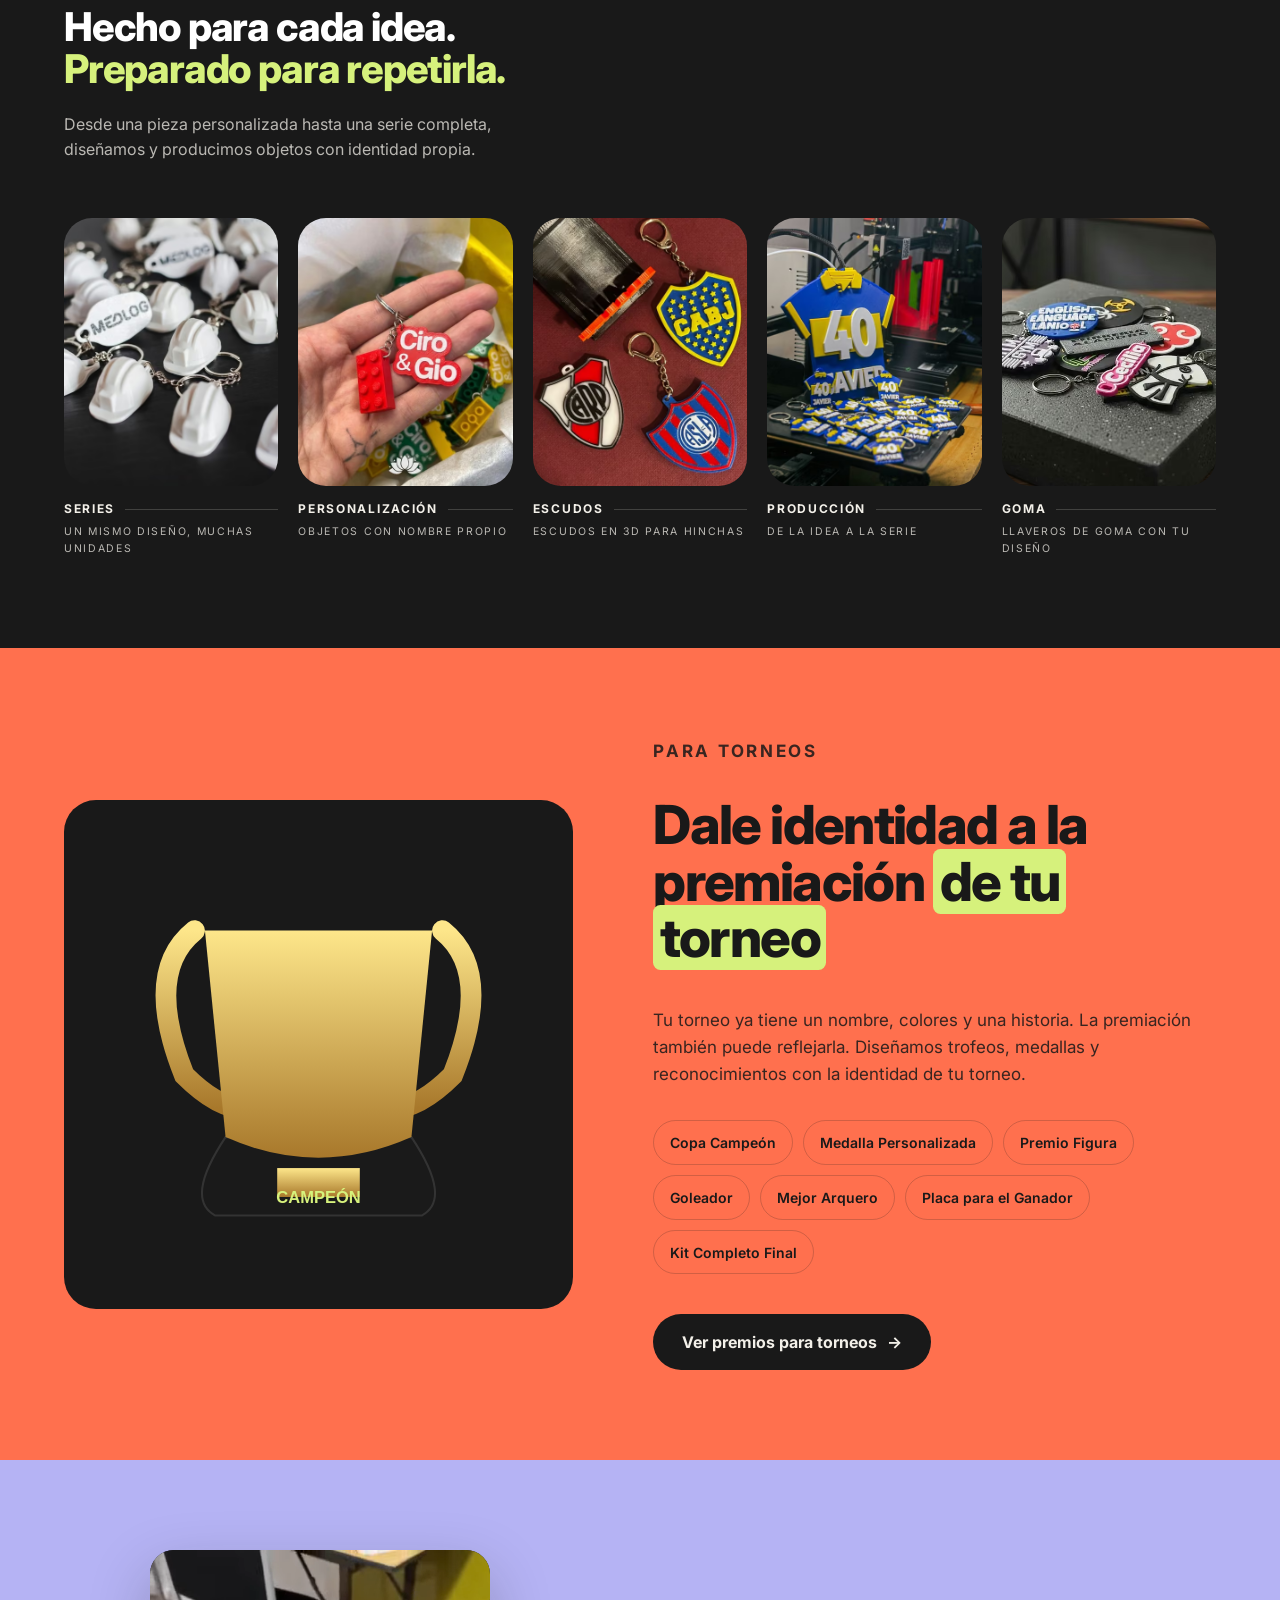
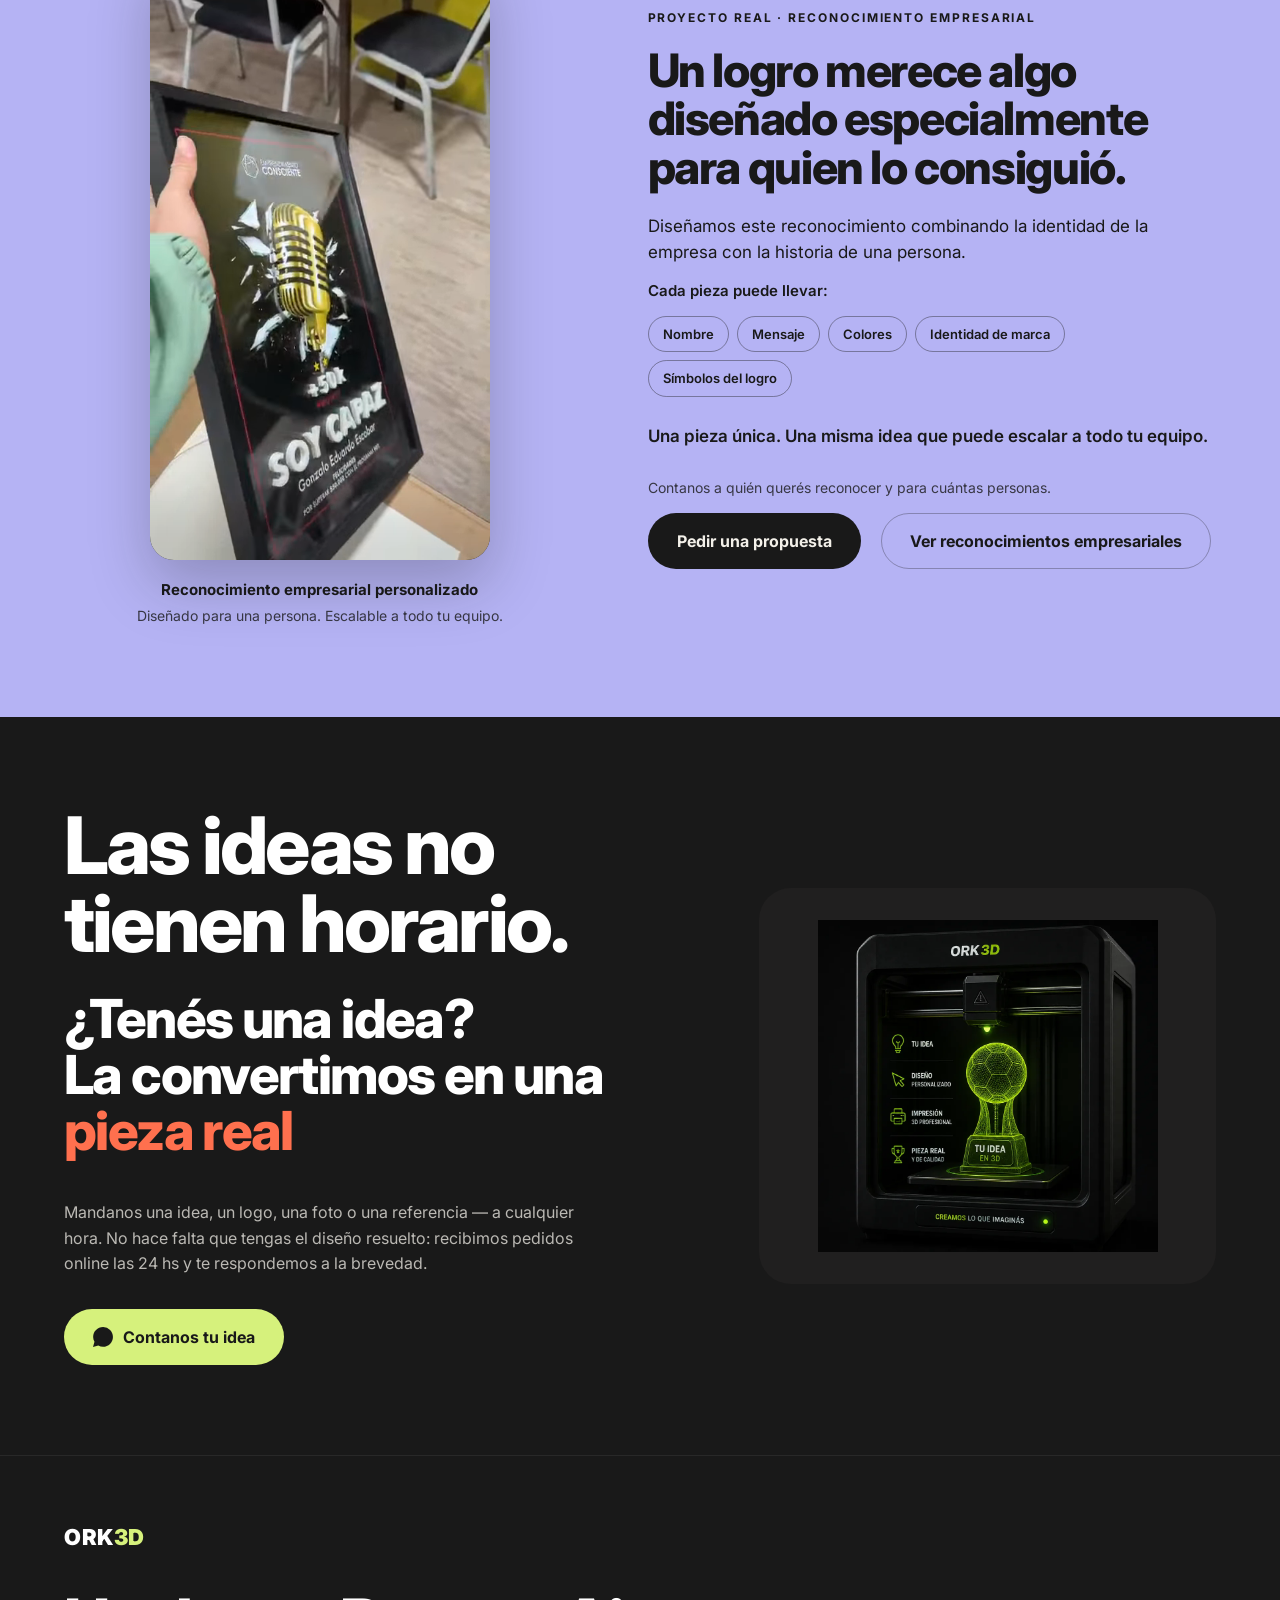
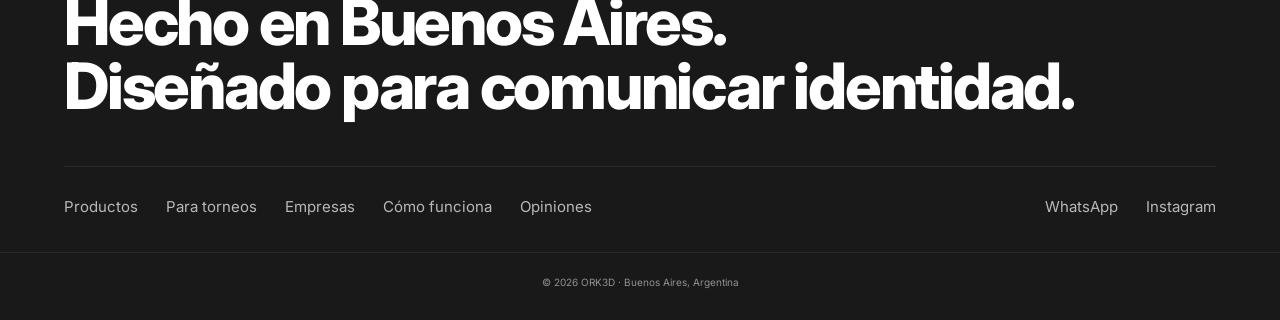
==== commit 5ef8ad73: "feat(reconocimientos): landing evergreen /reconocimientos-empresariales con caso real - Página nueva" ====
--- a/index.html
+++ b/index.html
@@ -464,7 +464,7 @@
   <div class="container caso-real__grid">
     <figure class="caso-real__figura">
       <div class="caso-real__marco">
-        <video class="caso-real__video" width="464" height="832" muted playsinline controls preload="none" data-poster="/assets/img/caso-real/reconocimiento-empresarial-poster.webp" data-caso-video aria-label="Pieza real de reconocimiento empresarial: cuadro negro con un micrófono dorado y el texto SOY CAPAZ.">
+        <video class="caso-real__video" width="464" height="832" muted playsinline controls preload="none" data-poster="/assets/img/caso-real/reconocimiento-empresarial-poster.webp" data-caso-video aria-label="Pieza real de reconocimiento empresarial: cuadro negro con un micrófono dorado en relieve y texto personalizado.">
           <source src="/assets/video/caso-real/reconocimiento-empresarial.webm" type="video/webm" />
           <source src="/assets/video/caso-real/reconocimiento-empresarial.mp4" type="video/mp4" />
           Tu navegador no puede reproducir este video.
@@ -493,7 +493,7 @@
       <p class="caso-real__micro">Contanos a quién querés reconocer y para cuántas personas.</p>
       <div class="caso-real__acciones">
         <a href="#" class="btn btn--primary btn--lg" data-wa data-wa-source="caso_real_home" data-wa-msg="Hola, quiero pedir una propuesta de reconocimiento empresarial personalizado en ORK3D.">Pedir una propuesta</a>
-        <a href="/regalos-empresariales-fin-de-ano" class="btn btn--ghost btn--lg">Ver soluciones para empresas</a>
+        <a href="/reconocimientos-empresariales" class="btn btn--ghost btn--lg" data-track="cta_click" data-track-source="ver_reconocimientos_empresariales">Ver reconocimientos empresariales</a>
       </div>
     </div>
   </div>
--- a/assets/css/styles.css
+++ b/assets/css/styles.css
@@ -1195,7 +1195,128 @@
 /* ============== REGALOS EMPRESARIALES ============== */
 
 /* Hero variant */
-.hero--empresas { padding: 80px 0 90px; }
+/* Hero de la landing de regalos. Lila de fondo, negro para texto y CTA, crema para las superficies de fotos y la
+   transición hacia la sección crema siguiente, coral en separadores pequeños y lima solo en el botón flotante. */
+.hero--empresas { padding: 64px 0 112px; }
+.hero--empresas::after {
+  content: '';
+  position: absolute;
+  left: 0; right: 0; bottom: 0;
+  height: 40px;
+  background: var(--color-cream);
+  border-radius: 40px 40px 0 0;
+  pointer-events: none;
+}
+.hero--empresas .hero__inner { gap: 40px; align-items: center; }
+.hero--empresas .hero__title {
+  font-size: clamp(34px, 4.4vw, 56px);
+  line-height: 1.04;
+  letter-spacing: -0.025em;
+  text-wrap: balance;
+  margin: 0 0 20px;
+}
+.hero--empresas .hero__title-segunda {
+  background: var(--color-cream);
+  color: var(--color-black);
+  padding: 0 0.14em;
+  border-radius: 0.16em;
+  box-decoration-break: clone;
+  -webkit-box-decoration-break: clone;
+}
+.hero--empresas .hero__sub {
+  font-size: 17px;
+  line-height: 1.5;
+  color: var(--color-black);
+  max-width: 540px;
+  margin: 0 0 10px;
+}
+.hero--empresas .hero__pitch { font-size: 15px; color: var(--text-dim); max-width: 540px; margin: 0 0 24px; }
+.hero--empresas .hero__ctas { margin-bottom: 0; }
+.hero--empresas .hero__flecha { display: inline-block; margin-left: 2px; transition: transform .15s ease; }
+.hero--empresas .btn--primary:hover .hero__flecha { transform: translateX(3px); }
+.hero--empresas .hero__beneficios {
+  list-style: none;
+  margin: 22px 0 0;
+  padding: 0;
+  display: flex;
+  flex-wrap: wrap;
+  gap: 8px 0;
+  font-size: 14px;
+  font-weight: 600;
+  color: var(--color-black);
+}
+.hero--empresas .hero__beneficios li { display: inline-flex; align-items: center; }
+/* El separador va al final de cada beneficio: si la fila se parte, nunca queda un punto al inicio de la línea. */
+.hero--empresas .hero__beneficios li:not(:last-child)::after {
+  content: '';
+  width: 6px; height: 6px;
+  margin: 0 12px;
+  border-radius: 50%;
+  background: var(--color-coral);
+  flex-shrink: 0;
+}
+.hero--empresas .hero__microcopy { margin: 14px 0 0; font-size: 13px; color: var(--text-dim); }
+
+/* Composición con fotos reales: cada pieza sobre una superficie crema. */
+.hero--empresas .hero__piezas {
+  display: grid;
+  grid-template-columns: repeat(3, minmax(0, 1fr));
+  gap: 10px;
+  align-items: end;
+}
+.hero--empresas .hero__pieza {
+  margin: 0;
+  padding: 8px;
+  background: var(--color-cream);
+  border-radius: 22px;
+  box-shadow: 0 18px 40px rgba(25,25,25,0.16);
+}
+.hero--empresas .hero__pieza picture,
+.hero--empresas .hero__pieza img {
+  display: block;
+  width: 100%;
+  height: auto;
+  aspect-ratio: 4 / 5;
+  object-fit: cover;
+  border-radius: 15px;
+}
+@media (min-width: 981px) {
+  .hero--empresas .hero__inner { grid-template-columns: minmax(0, 1fr) minmax(0, 1fr); gap: 64px; }
+  .hero--empresas .hero__piezas {
+    grid-template-columns: minmax(0, 1.1fr) minmax(0, 1fr);
+    grid-template-rows: minmax(0, 1fr) minmax(0, 1fr);
+    aspect-ratio: 5 / 4;
+    gap: 16px;
+    align-items: stretch;
+  }
+  .hero--empresas .hero__pieza--principal { grid-row: 1 / span 2; }
+  .hero--empresas .hero__pieza { display: flex; padding: 10px; }
+  .hero--empresas .hero__pieza picture { flex: 1; min-height: 0; }
+  .hero--empresas .hero__pieza img { height: 100%; aspect-ratio: auto; }
+}
+@media (max-width: 980px) {
+  .hero--empresas { padding: 36px 0 96px; }
+  /* En móvil el contacto lo da la barra fija y los CTA del hero: el botón flotante no compite con ellos. */
+  .pagina-regalos .wa-fab, .pagina-reconocimientos .wa-fab { display: none; }
+}
+@media (max-width: 560px) {
+  .hero--empresas .hero__title { font-size: 34px; }
+  .hero--empresas .hero__inner { gap: 28px; }
+  .hero--empresas .hero__piezas { gap: 8px; }
+  .hero--empresas .hero__pieza { padding: 6px; border-radius: 18px; }
+  .hero--empresas .hero__pieza img { border-radius: 13px; }
+  /* Apilados, cada beneficio lleva su indicador al inicio: un punto al final de línea sugeriría que la lista sigue. */
+  .hero--empresas .hero__beneficios { flex-direction: column; gap: 6px; }
+  .hero--empresas .hero__beneficios li::after { display: none; }
+  .hero--empresas .hero__beneficios li::before {
+    content: '';
+    width: 6px; height: 6px;
+    margin-right: 10px;
+    border-radius: 50%;
+    background: var(--color-coral);
+    flex-shrink: 0;
+  }
+}
 
 /* Utility */
 .br-desktop { display: none; }
@@ -1526,6 +1647,88 @@
 }
 @media (max-width: 480px) {
   .caso-real__acciones .btn { width: 100%; }
+}
+
+/* Caso real de la landing de regalos: video, explicación, foto del resultado, personalización y CTA.
+   Todas las reglas van con #caso-real para no tocar la sección equivalente de la home. */
+#caso-real .caso-real__explicacion .caso-real__cierre { margin: 0; font-size: 16px; font-weight: 600; }
+#caso-real .caso-real__fotos { width: min(100%, 280px); margin: 0 auto; }
+#caso-real .caso-real__foto {
+  margin: 0;
+  padding: 8px;
+  background: var(--color-cream);
+  border-radius: 22px;
+  box-shadow: 0 18px 40px rgba(25,25,25,0.16);
+}
+#caso-real .caso-real__foto picture,
+#caso-real .caso-real__foto img {
+  display: block;
+  width: 100%;
+  height: auto;
+  aspect-ratio: 3 / 4;
+  object-fit: cover;
+  border-radius: 15px;
+}
+#caso-real .caso-real__foto-pie {
+  display: block;
+  margin-top: 12px;
+  padding: 0 4px;
+  font-size: 13px;
+  line-height: 1.45;
+  color: var(--color-black);
+  text-align: center;
+}
+#caso-real .caso-real__detalles { display: grid; gap: 28px; margin-top: 8px; }
+#caso-real .caso-real__personalizacion .caso-real__chips { margin-top: 14px; }
+#caso-real .caso-real__cta .caso-real__micro { margin: 0 0 14px; }
+@media (min-width: 900px) {
+  #caso-real .caso-real__grid--pieza {
+    grid-template-columns: minmax(0, 0.95fr) minmax(0, 0.6fr) minmax(0, 0.75fr);
+    grid-template-areas:
+      "figura explicacion explicacion"
+      "figura fotos detalles";
+    column-gap: 40px;
+    row-gap: 40px;
+    align-items: start;
+  }
+  #caso-real .caso-real__figura { grid-area: figura; align-self: center; }
+  #caso-real .caso-real__explicacion { grid-area: explicacion; }
+  #caso-real .caso-real__fotos { grid-area: fotos; width: 100%; margin: 0; }
+  #caso-real .caso-real__detalles { grid-area: detalles; grid-template-rows: auto 1fr; align-self: stretch; }
+  #caso-real .caso-real__cta { align-self: end; }
+}
+
+/* Página de reconocimientos empresariales (evergreen): identidad común + detalle único, y formatos. */
+.reco-conceptos {
+  list-style: none;
+  margin: 0;
+  padding: 0;
+  display: grid;
+  gap: 28px;
+}
+@media (min-width: 900px) {
+  .reco-conceptos { grid-template-columns: repeat(3, minmax(0, 1fr)); gap: 40px; }
+}
+.reco-conceptos li { border-top: 2px solid var(--color-black); padding-top: 18px; }
+.reco-conceptos h3 { margin: 0 0 8px; font-size: 20px; font-weight: 800; letter-spacing: -0.01em; }
+.reco-conceptos p { margin: 0; font-size: 16px; line-height: 1.5; color: var(--text-dim); }
+.reco-formatos {
+  list-style: none;
+  margin: 0;
+  padding: 0;
+  display: grid;
+  gap: 12px;
+}
+@media (min-width: 640px) {
+  .reco-formatos { grid-template-columns: repeat(2, minmax(0, 1fr)); }
+}
+.reco-formatos li {
+  padding: 18px 22px;
+  border: 1px solid rgba(25,25,25,0.2);
+  border-radius: 16px;
+  font-size: 16px;
+  font-weight: 700;
+  color: var(--color-black);
 }
 
 /* Quote form (S6) */
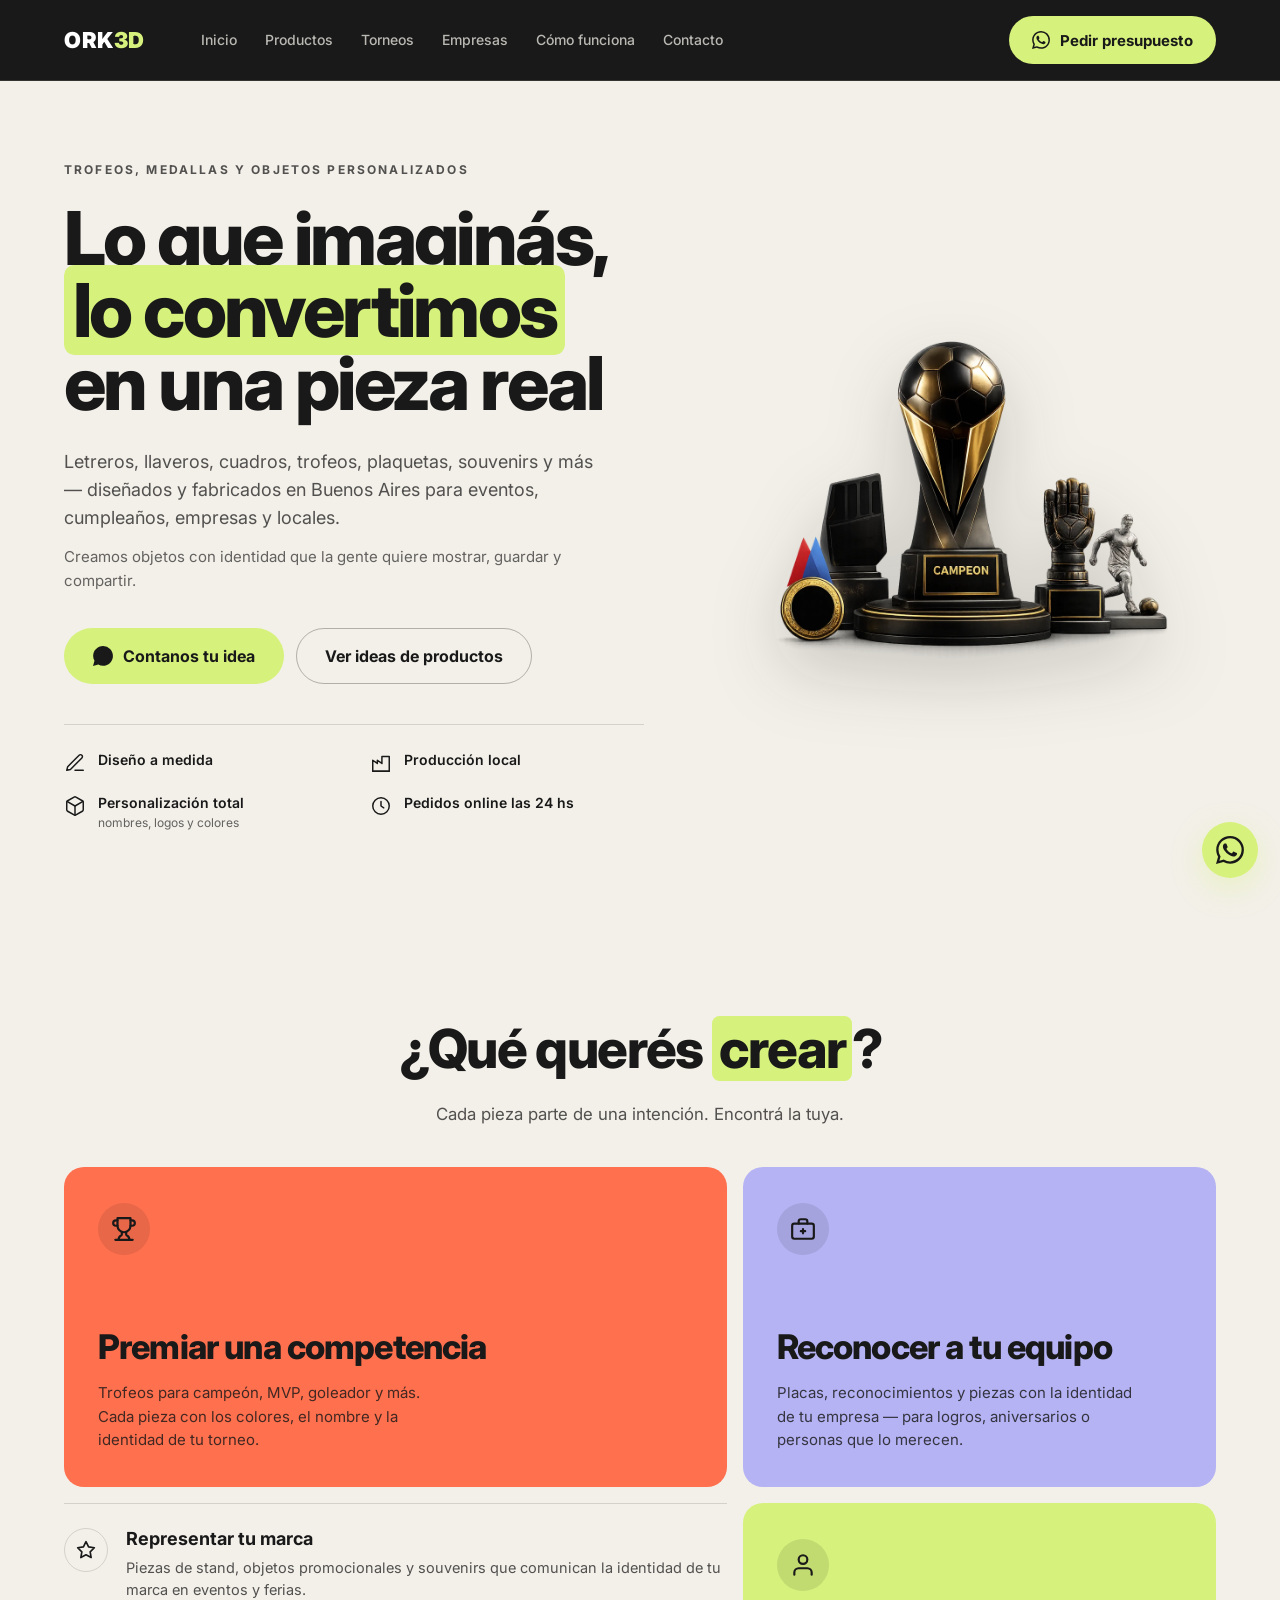
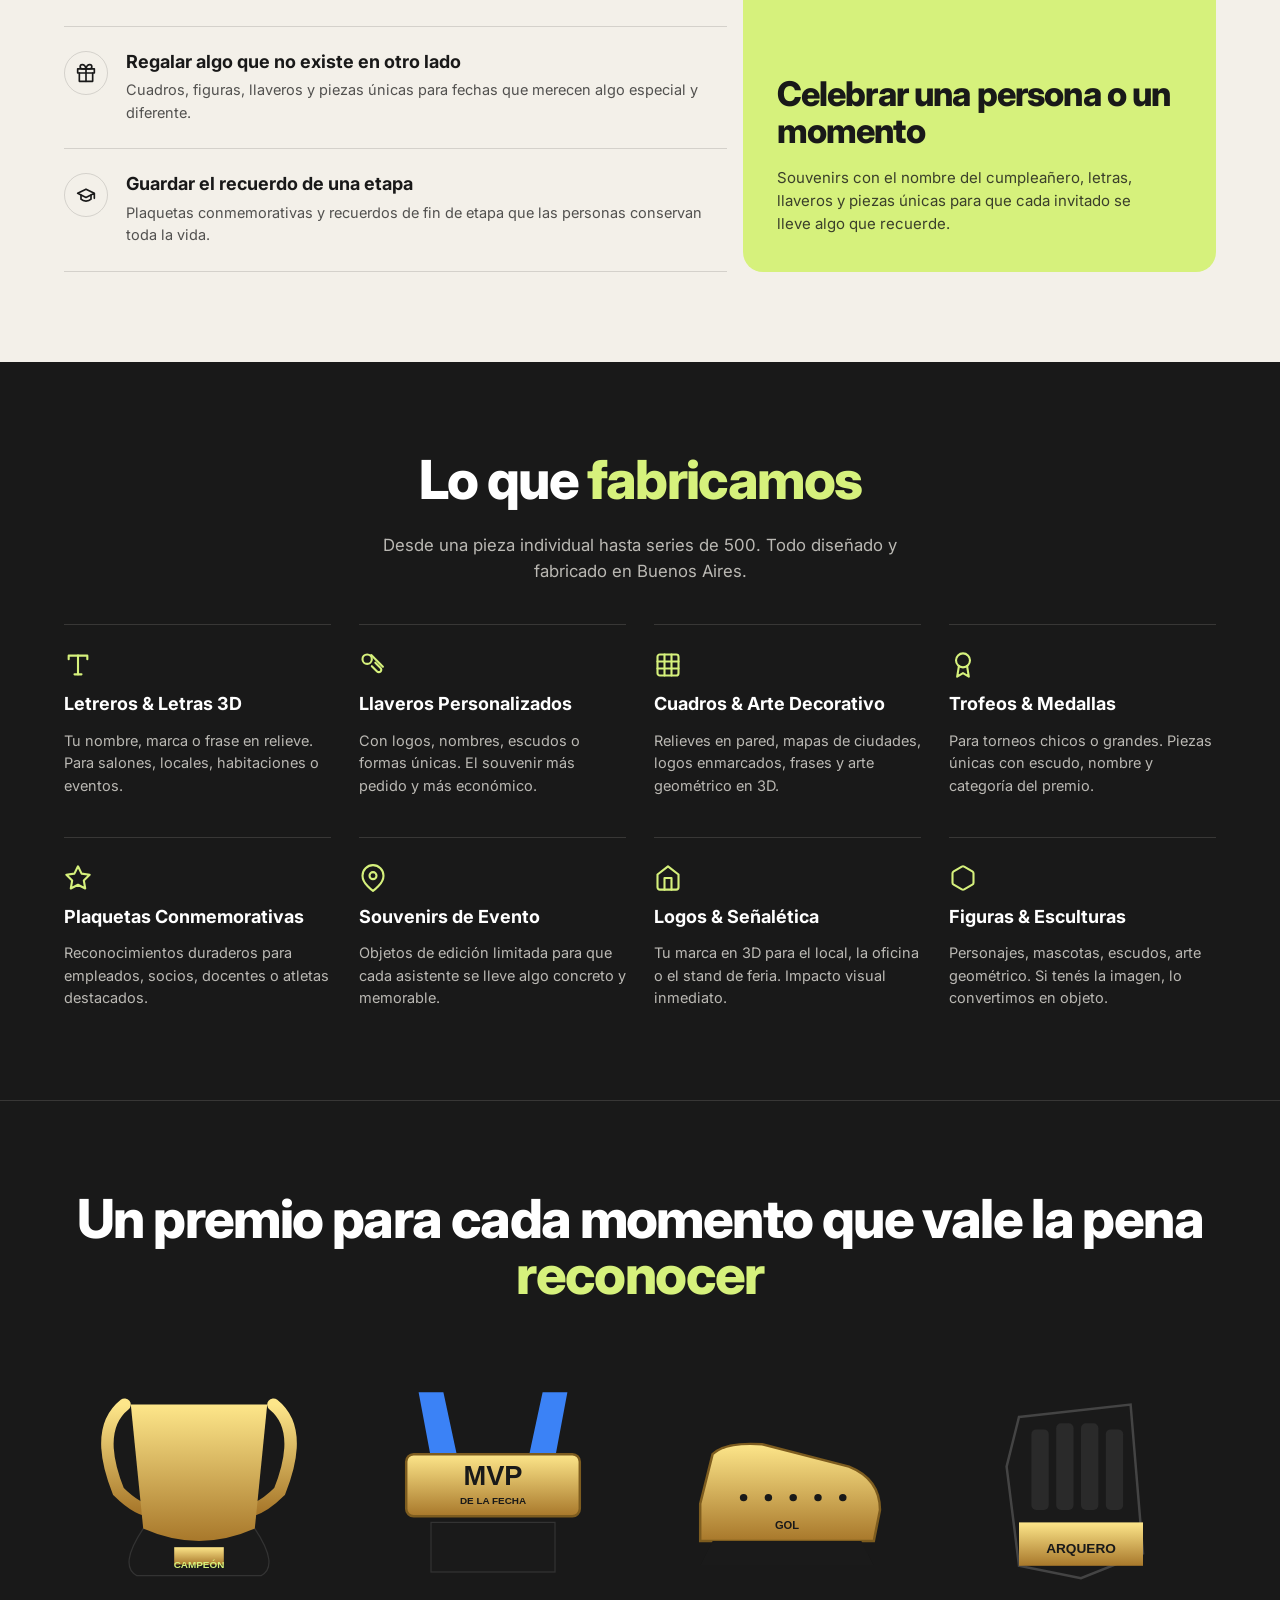
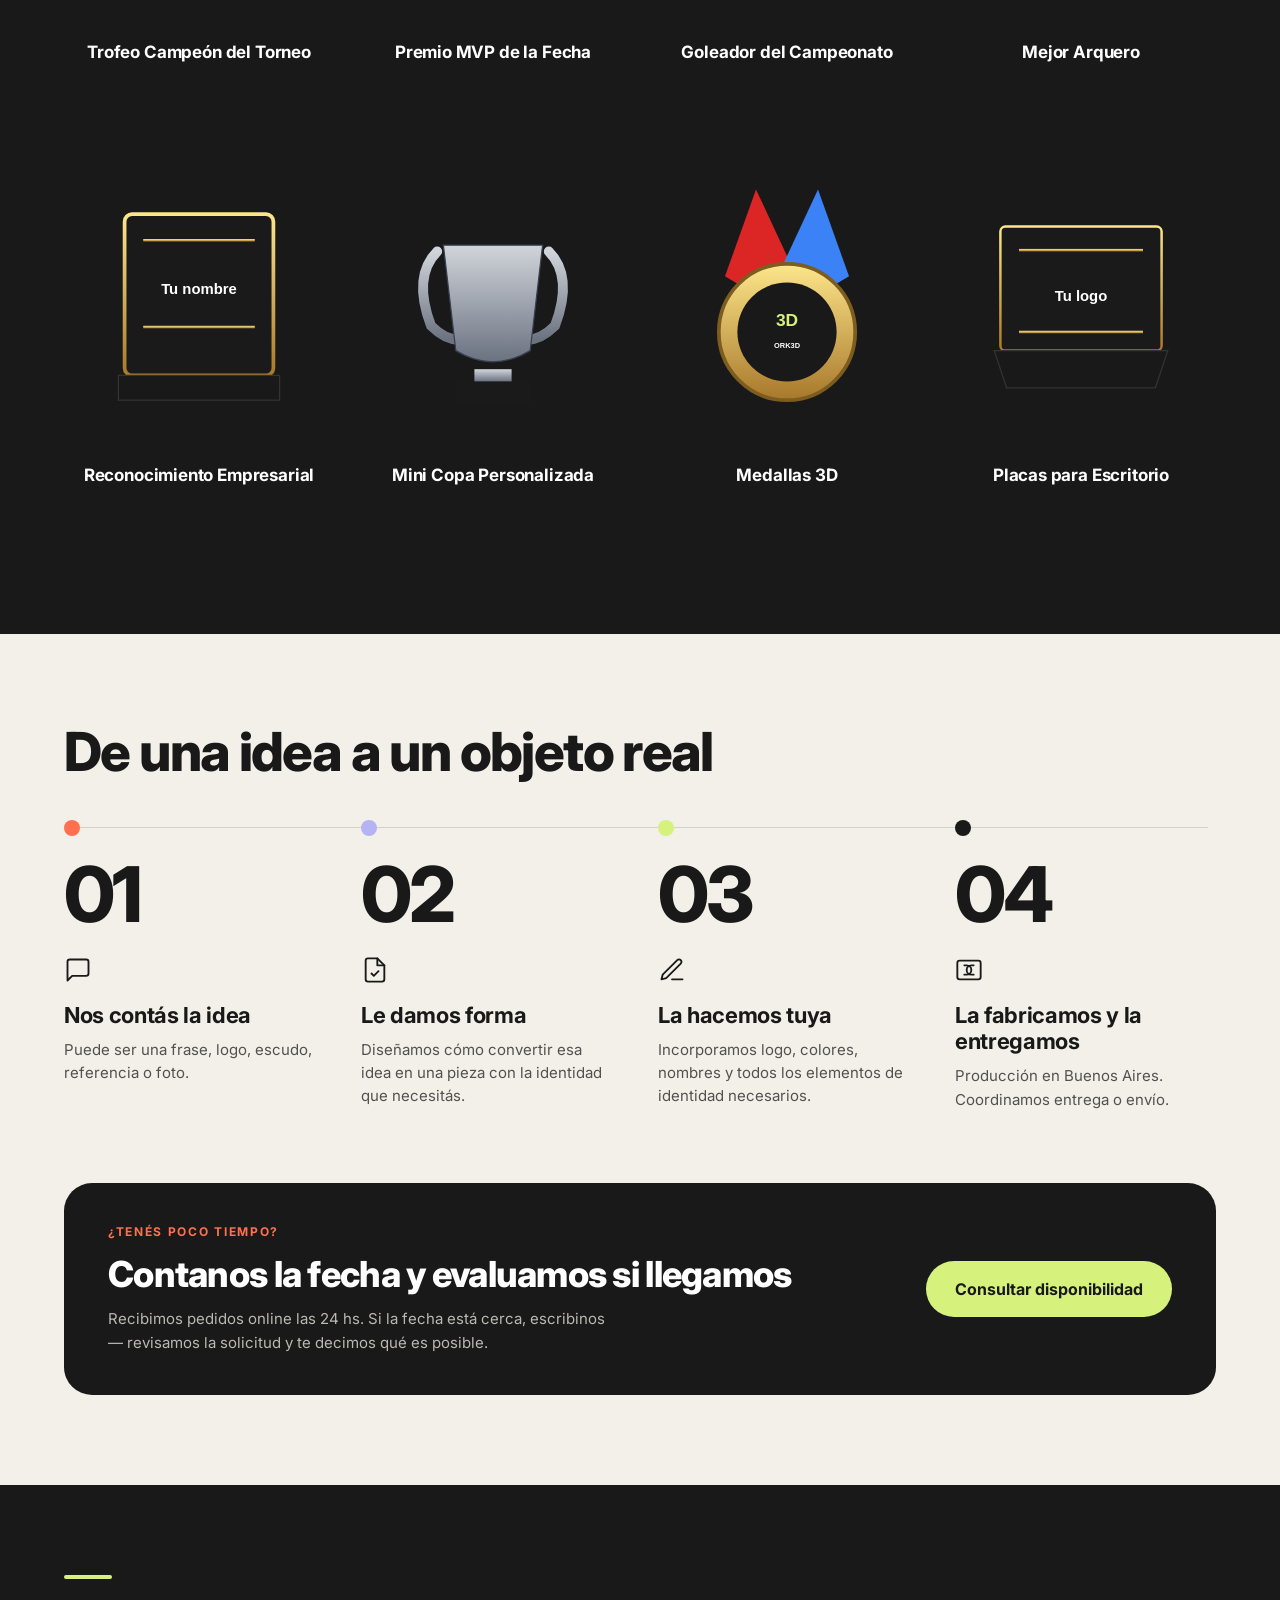
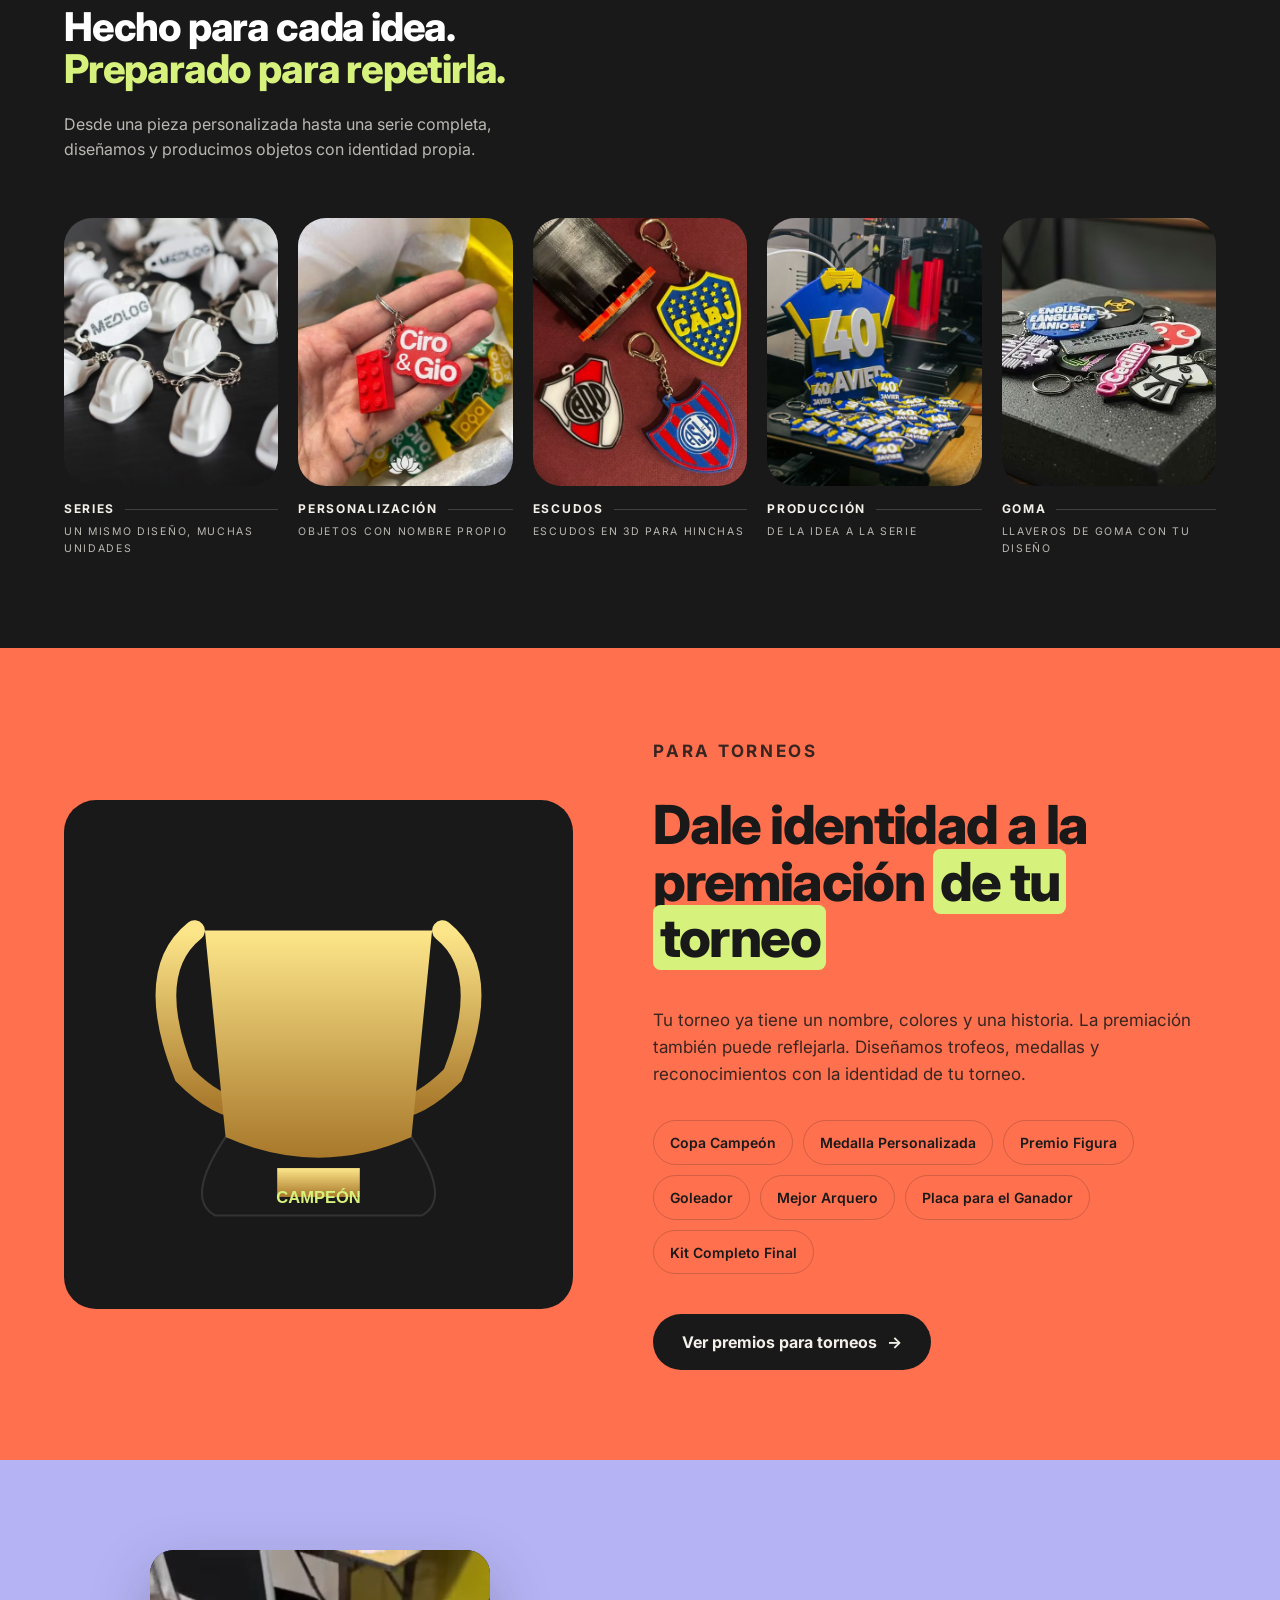
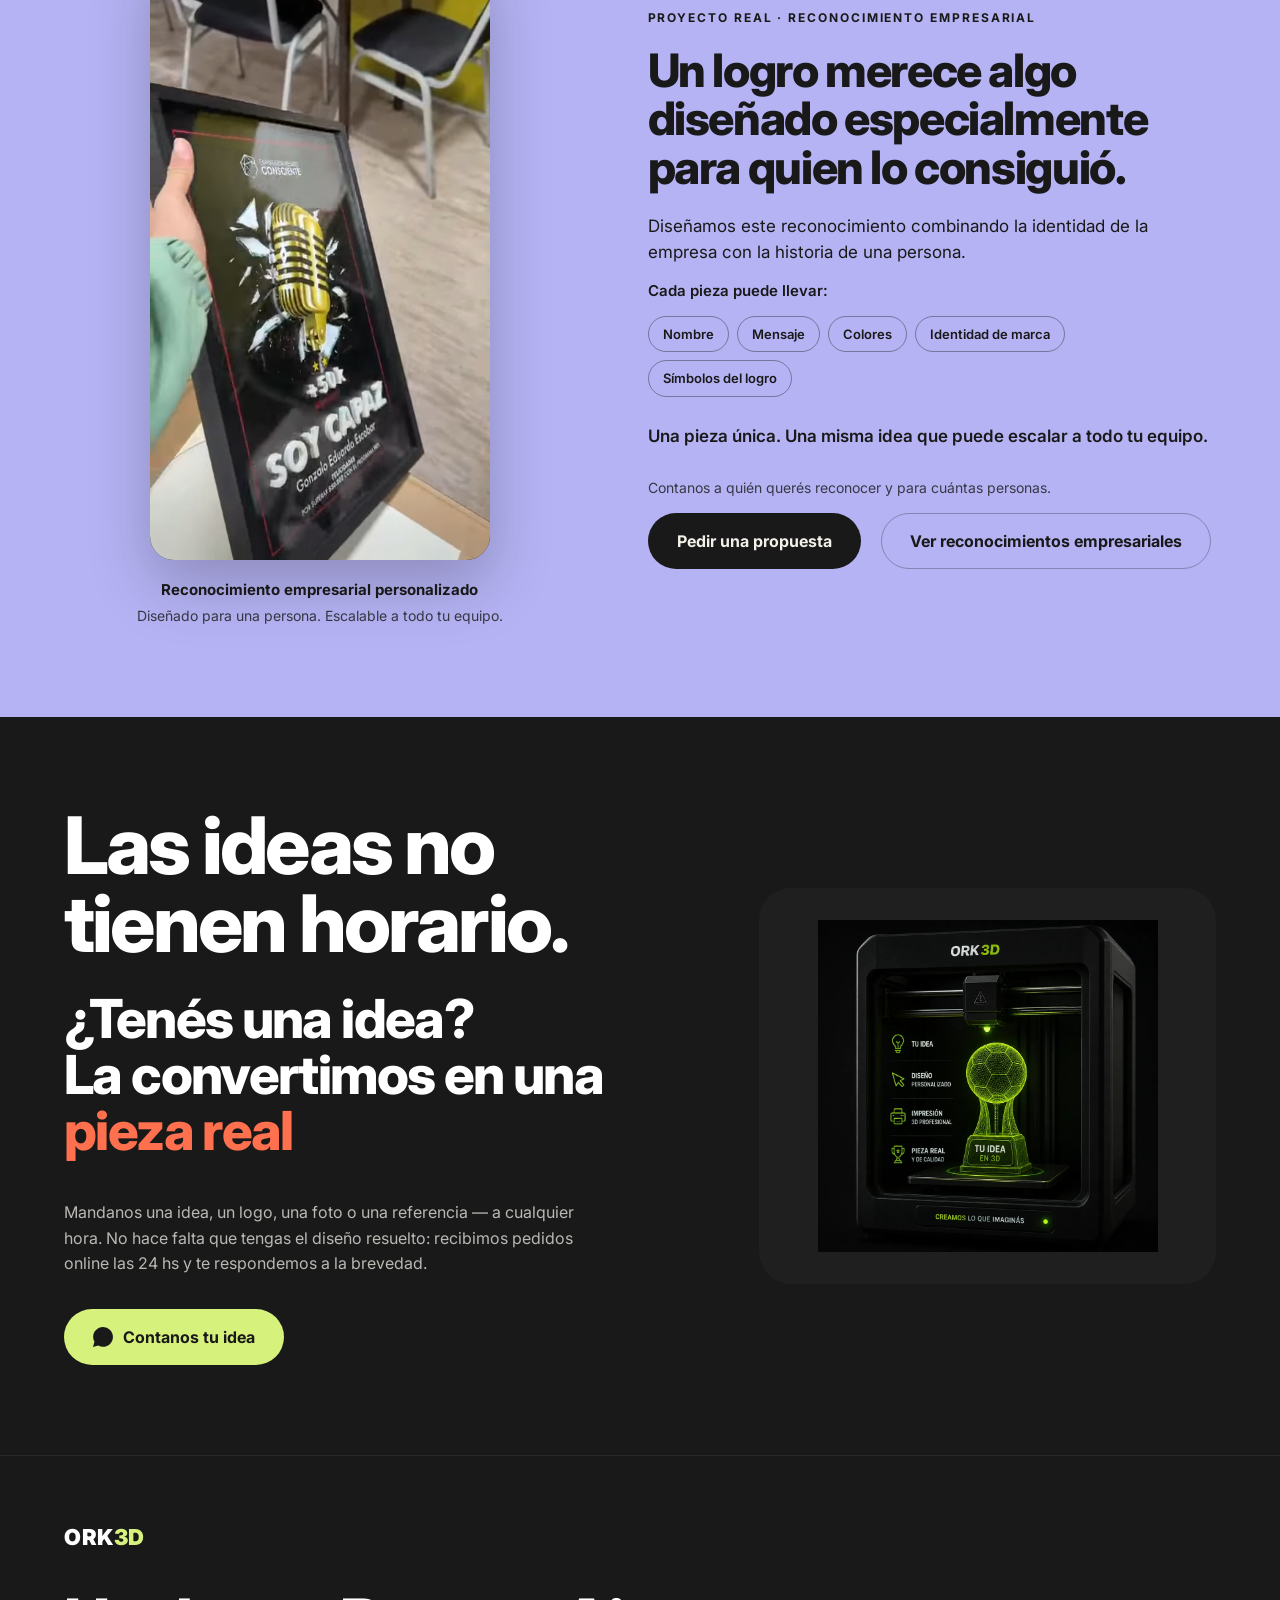
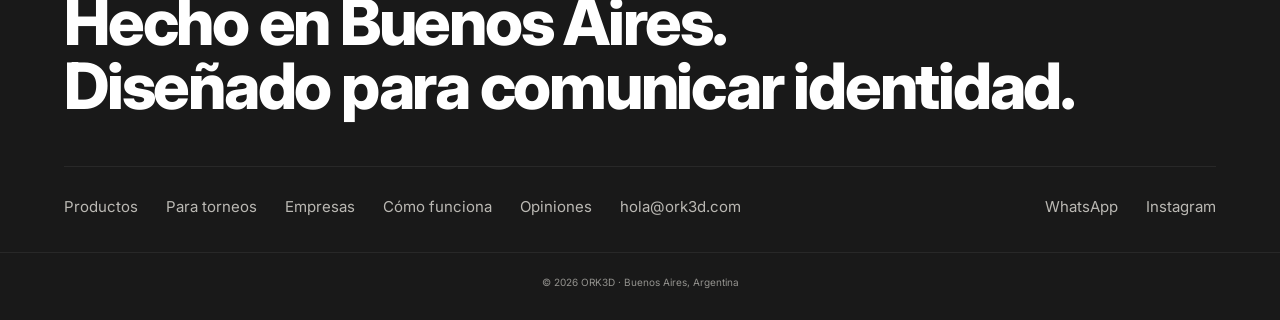
==== commit fb9cde0e: "feat(web): correo de contacto hola@ork3d.com en el pie de página Agrega el enlace mailto hola@ork3d." ====
--- a/index.html
+++ b/index.html
@@ -539,6 +539,7 @@
       <a href="#empresas">Empresas</a>
       <a href="#proceso">Cómo funciona</a>
       <a href="/opiniones">Opiniones</a>
+      <a href="mailto:hola@ork3d.com">hola@ork3d.com</a>
     </div>
     <div class="footer__social">
       <a href="#" data-wa aria-label="WhatsApp">WhatsApp</a>
--- a/assets/css/styles.css
+++ b/assets/css/styles.css
@@ -1695,7 +1695,7 @@
   #caso-real .caso-real__explicacion { grid-area: explicacion; }
   #caso-real .caso-real__fotos { grid-area: fotos; width: 100%; margin: 0; }
   #caso-real .caso-real__detalles { grid-area: detalles; grid-template-rows: auto 1fr; align-self: stretch; }
-  #caso-real .caso-real__cta { align-self: end; }
+  #caso-real .caso-real__cta { align-self: start; }
 }
 
 /* Página de reconocimientos empresariales (evergreen): identidad común + detalle único, y formatos. */
@@ -1730,6 +1730,16 @@
   font-weight: 700;
   color: var(--color-black);
 }
+
+/* Ajustes visuales de la landing evergreen (solo #contacto-reconocimientos, #caso-real, #identidad-y-detalle y el hero
+   de reconocimientos). Ver el commit de mejora de jerarquía del hero. */
+.hero--reconocimientos .hero__title { font-size: clamp(34px, 4.8vw, 68px); }
+@media (max-width: 560px) {
+  .hero--reconocimientos .hero__badge { font-size: 11px; letter-spacing: 0.06em; }
+}
+#contacto-reconocimientos .hero__ctas { justify-content: center; }
+#identidad-y-detalle .reco-conceptos h3 { font-size: 24px; }
+#identidad-y-detalle .reco-conceptos p { font-size: 17px; }
 
 /* Quote form (S6) */
 .quote-form-wrap {
